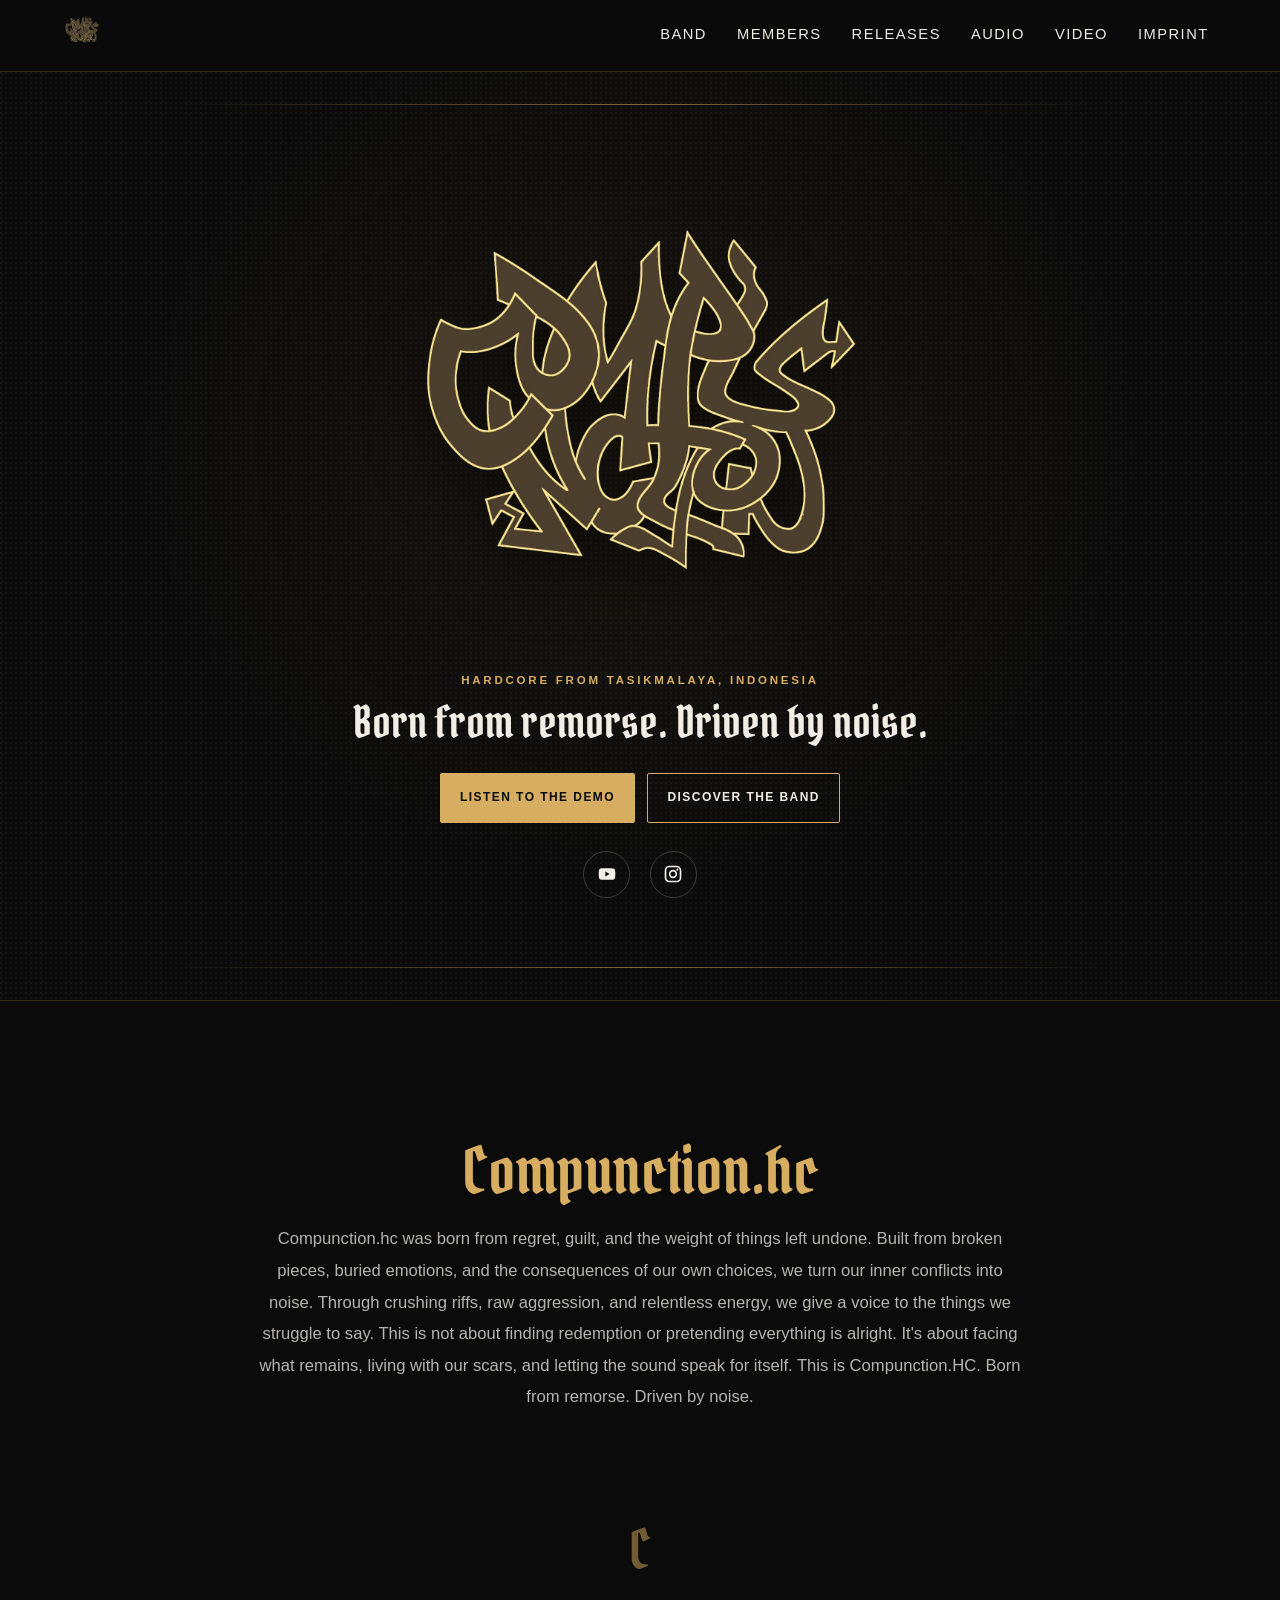
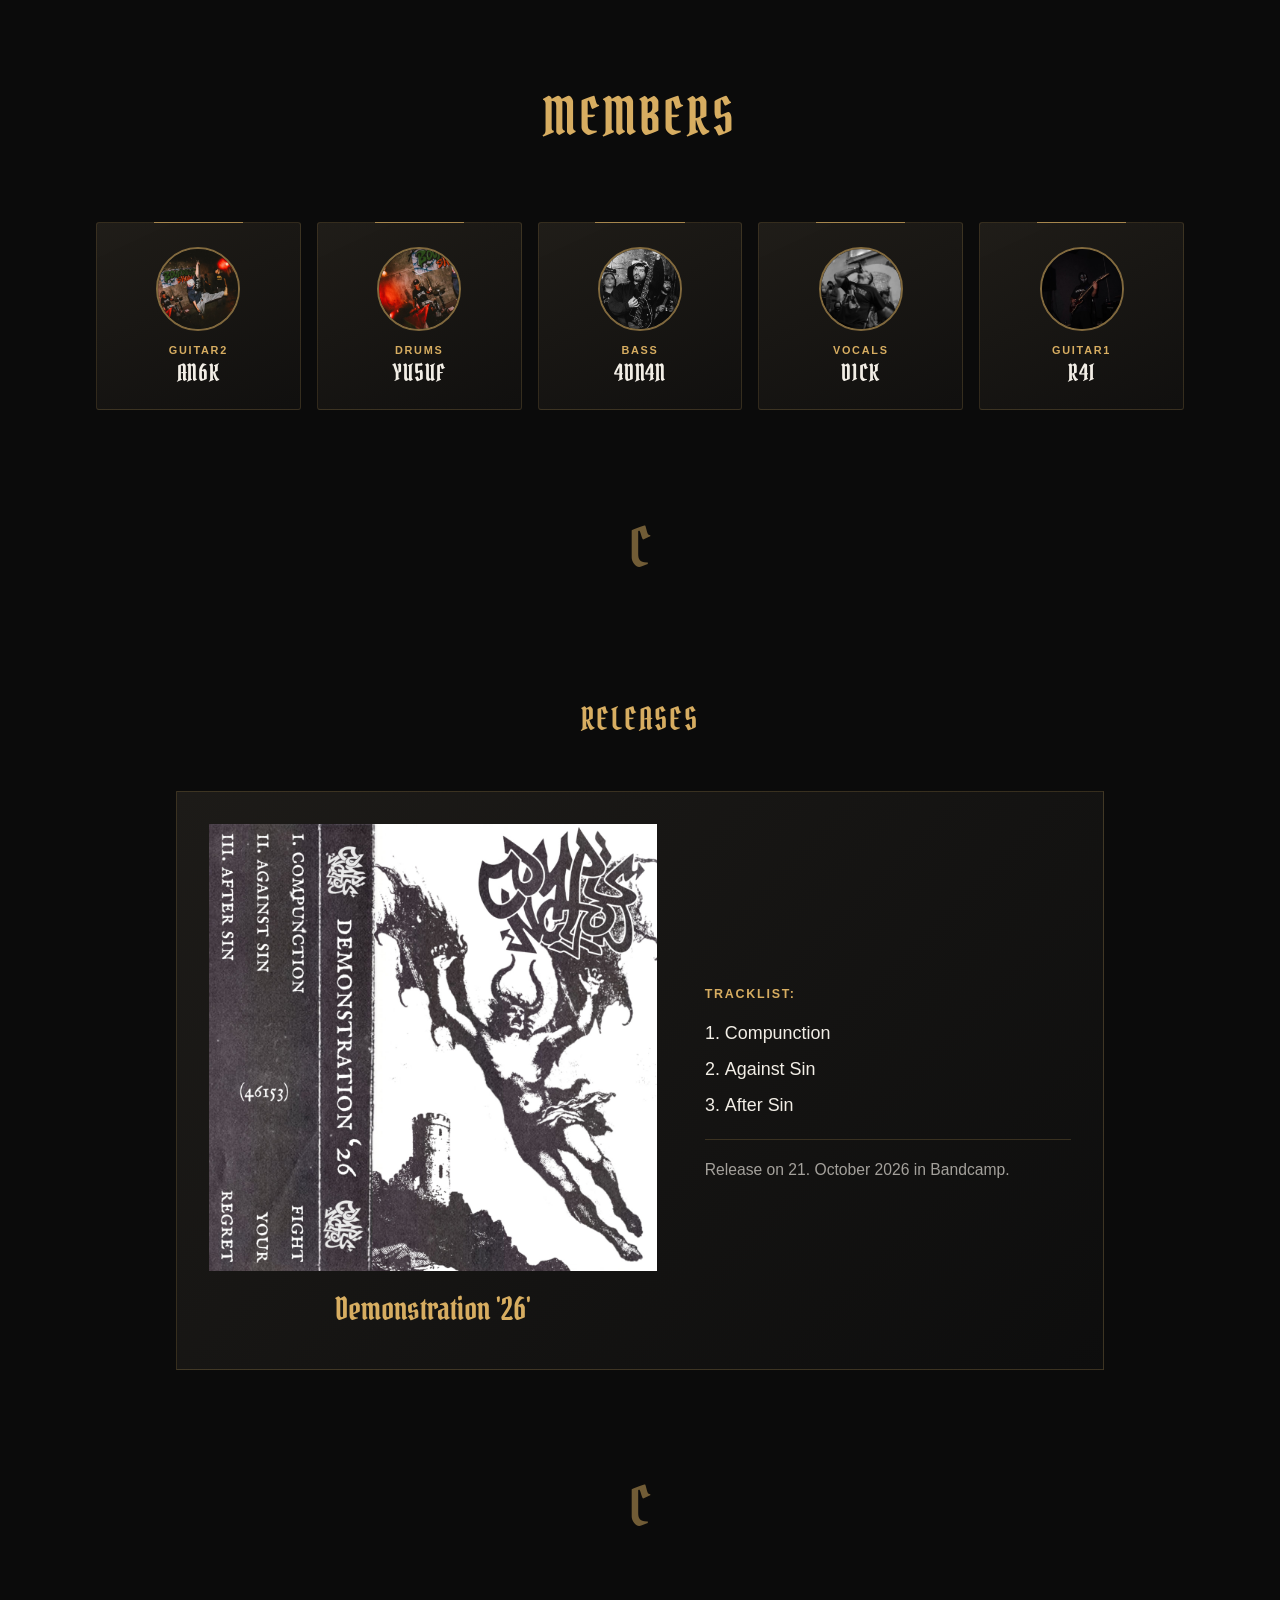
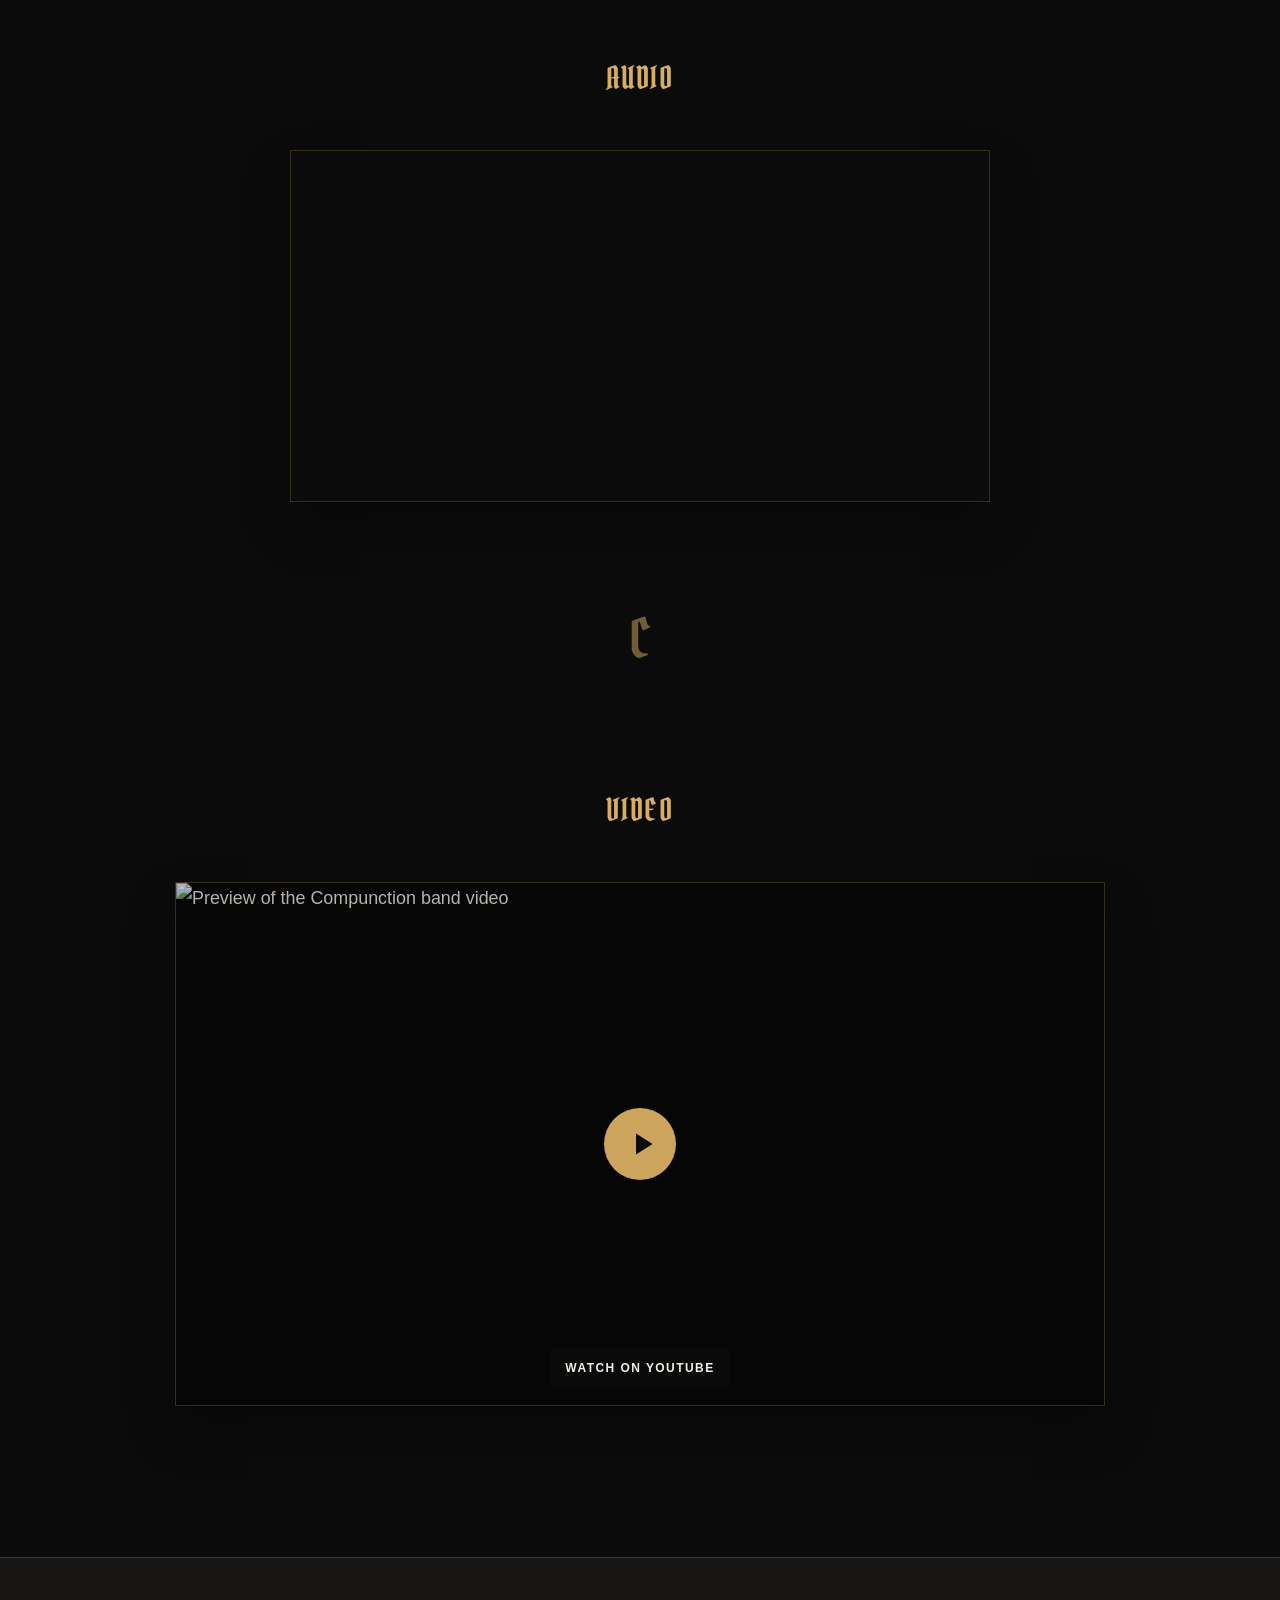
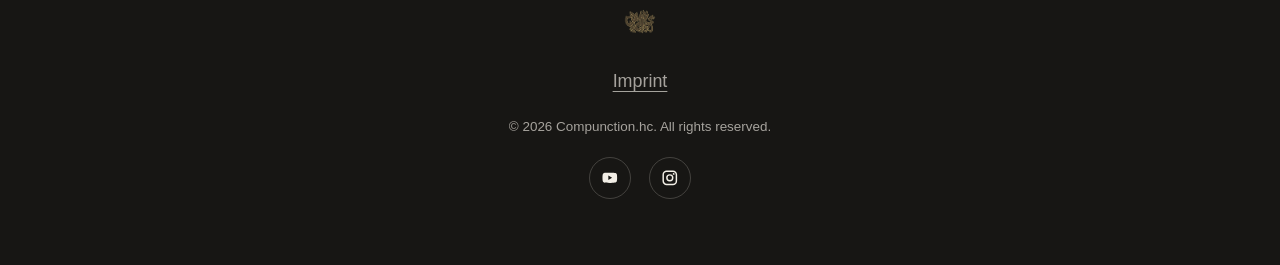
==== index.html @ 6cdb262e "PROYEK BANDKU" ====
<!DOCTYPE html>
<html lang="en">
<head>
  <meta charset="UTF-8" />
  <meta name="viewport" content="width=device-width, initial-scale=1.0" />
  <title>Compunction.hc</title>
  <link rel="stylesheet" href="css/styles.css?v=separator-gothic-c">
  <link rel="preconnect" href="https://fonts.googleapis.com">
  <link rel="preconnect" href="https://fonts.gstatic.com" crossorigin>
  <link href="https://fonts.googleapis.com/css2?family=Pirata+One&display=swap" rel="stylesheet">
  <link href="img/CompunctionLogo.png" rel="icon" type="image/png">
  <!-- CookieYes script placeholder (replace with your real code) -->
  <!-- <script id="cookieyes" type="text/javascript" src="https://cdn-cookieyes.com/client_data/your_code_here/script.js"></script> -->
</head>
<body>
  <svg style="display: none">
    <defs>
      <symbol id="youtube" viewBox="0 0 24 24">
        <path d="M10,15L15.19,12L10,9V15M21.56,7.17C21.69,7.64 21.78,8.27 21.84,9.07C21.91,9.87 21.94,10.56 21.94,11.16L22,12C22,14.19 21.84,15.8 21.56,16.83C21.31,17.73 20.73,18.31 19.83,18.56C19.36,18.69 18.5,18.78 17.18,18.84C15.88,18.91 14.69,18.94 13.59,18.94L12,19C7.81,19 5.2,18.84 4.17,18.56C3.27,18.31 2.69,17.73 2.44,16.83C2.31,16.36 2.22,15.73 2.16,14.93C2.09,14.13 2.06,13.44 2.06,12.84L2,12C2,9.81 2.16,8.2 2.44,7.17C2.69,6.27 3.27,5.69 4.17,5.44C4.64,5.31 5.5,5.22 6.82,5.16C8.12,5.09 9.31,5.06 10.41,5.06L12,5C16.19,5 18.8,5.16 19.83,5.44C20.73,5.69 21.31,6.27 21.56,7.17Z"/>
      </symbol>
      <symbol id="instagram" viewBox="0 0 24 24">
        <path d="M7.8,2H16.2C19.4,2 22,4.6 22,7.8V16.2A5.8,5.8 0 0,1 16.2,22H7.8C4.6,22 2,19.4 2,16.2V7.8A5.8,5.8 0 0,1 7.8,2M7.6,4A3.6,3.6 0 0,0 4,7.6V16.4C4,18.39 5.61,20 7.6,20H16.4A3.6,3.6 0 0,0 20,16.4V7.6C20,5.61 18.39,4 16.4,4H7.6M17.25,5.5A1.25,1.25 0 0,1 18.5,6.75A1.25,1.25 0 0,1 17.25,8A1.25,1.25 0 0,1 16,6.75A1.25,1.25 0 0,1 17.25,5.5M12,7A5,5 0 0,1 17,12A5,5 0 0,1 12,17A5,5 0 0,1 7,12A5,5 0 0,1 12,7M12,9A3,3 0 0,0 9,12A3,3 0 0,0 12,15A3,3 0 0,0 15,12A3,3 0 0,0 12,9Z"/>
      </symbol>
    </defs>
  </svg>
  <header class="header">
    <a href="index.html">
      <img src="img/CompunctionLogo.png" alt="Compunction HC" class="logo" />
    </a>
    <div class="wrapper-nav-main">
      <button class="button-nav-main" aria-label="Toggle Menu">
        <svg class="icon-svg icon-menu" viewBox="0 0 24 24" height="24" width="24"><path d="M3,6H21V8H3V6M3,11H21V13H3V11M3,16H21V18H3V16Z" /></svg>
        <svg class="icon-svg icon-close" viewBox="0 0 24 24" height="24" width="24"><path d="M19,6.41L17.59,5L12,10.59L6.41,5L5,6.41L10.59,12L5,17.59L6.41,19L12,13.41L17.59,19L19,17.59L13.41,12L19,6.41Z" /></svg>
      </button>
      <nav class="nav-main">
        <a href="#band">Band</a>
        <a href="#members">Members</a>
        <a href="#releases">Releases</a>
        <a href="#audio">Audio</a>
        <a href="#video">Video</a>
        <a href="imprint.html">Imprint</a>
      </nav>
    </div>
  </header>

  <main class="main">
    <section class="hero">
      <div class="wrapper-logo">
        <img src="img/CompunctionLogo.png" alt="Compunction HC" class="logo has-animation-fade-out" />
      </div>
      <div class="hero-copy">
        <p class="hero-kicker">Hardcore from Tasikmalaya, Indonesia</p>
        <p class="hero-tagline">Born from remorse. Driven by noise.</p>
        <div class="hero-actions">
          <a class="button button-primary" href="#audio">Listen to the demo</a>
          <a class="button button-quiet" href="#band">Discover the band</a>
        </div>
      </div>
      <nav class="nav-social">
        <a href="https://www.youtube.com/channel/UC36LmowWNu614FMbFf5CUbQ" aria-label="YouTube" target="_blank" rel="noopener noreferrer">
          <svg height="24" width="24">
            <use href="#youtube" />
          </svg>
        </a>
        <a href="#" aria-label="Instagram">
          <svg height="24" width="24">
            <use href="#instagram" />
          </svg>
        </a>
      </nav>
    </section>

    <section class="section is-centered">
      <div class="box-anchor" id="band"></div>
      <h1 class="headline-primary">Compunction.hc</h1>
      <p>
        Compunction.hc was born from regret, guilt, and the weight of things left undone.
Built from broken pieces, buried emotions, and the consequences of our own choices, we turn our inner conflicts into noise. Through crushing riffs, raw aggression, and relentless energy, we give a voice to the things we struggle to say.
This is not about finding redemption or pretending everything is alright. It's about facing what remains, living with our scars, and letting the sound speak for itself.  
This is Compunction.HC. Born from remorse. Driven by noise.
      </p>
    </section>

    <div class="separator">
      <span class="separator-mark" aria-hidden="true">C</span>
    </div>

    <section class="section has-animation-fade-in members-section">
      <div class="box-anchor" id="members"></div>
      <h2 class="headline-secondary members-heading">Members</h2>
      <div class="container-members">
        <div class="member-list">
          <figure class="member">
            <button class="member-photo-button" type="button" aria-label="View photo of AN6K">
              <img src="img/AN6K.jpeg" alt="" width="32" height="32" />
            </button>
            <figcaption>
              <span class="member-role">Guitar2</span>
              <span class="member-name">AN6K</span>
            </figcaption>
          </figure>

          <figure class="member">
            <button class="member-photo-button" type="button" aria-label="View photo of YU5UF">
              <img src="img/YU5UF.png" alt="" width="32" height="32" />
            </button>
            <figcaption>
              <span class="member-role">Drums</span>
              <span class="member-name">YU5UF</span>
            </figcaption>
          </figure>

          <figure class="member">
            <button class="member-photo-button" type="button" aria-label="View photo of 4DN4N">
              <img src="img/ADN4N.png" alt="" width="32" height="32" />
            </button>
            <figcaption>
              <span class="member-role">Bass</span>
              <span class="member-name">4DN4N</span>
            </figcaption>
          </figure>

          <figure class="member">
            <button class="member-photo-button" type="button" aria-label="View photo of D1CK">
              <img src="img/D1CK.jpg" alt="" width="32" height="32" />
            </button>
            <figcaption>
              <span class="member-role">Vocals</span>
              <span class="member-name">D1CK</span>
            </figcaption>
          </figure>

          <figure class="member">
            <button class="member-photo-button" type="button" aria-label="View photo of R4I">
              <img src="img/R4I.jpeg" alt="" width="32" height="32" />
            </button>
            <figcaption>
              <span class="member-role">Guitar1</span>
              <span class="member-name">R4I</span>
            </figcaption>
          </figure>
        </div>
      </div>
    </section>

    <dialog class="member-photo-dialog" aria-label="Member photo">
      <button class="member-photo-close" type="button" aria-label="Close photo">&times;</button>
      <img class="member-photo-full" src="" alt="" />
      <p class="member-photo-caption"></p>
    </dialog>

    <div class="separator">
      <span class="separator-mark" aria-hidden="true">C</span>
    </div>

    <section class="section has-animation-fade-in">
      <div class="box-anchor" id="releases"></div>
      <h2 class="headline-secondary">Releases</h2>
      <div class="container-releases">
        <div class="box-release">
          <figure>
            <img src="img/Coverdemo.jpg" alt="Cover for Demonstration '26'" />
            <figcaption>Demonstration '26'
            </figcaption>
          </figure>
          <div class="box-release-info">
            <strong>Tracklist:</strong>
            <ol>
              <li> Compunction</li>
              <li> Against Sin</li>
              <li> After Sin</li>
            </ol>
            <p>Release on 21. October 2026 in Bandcamp.</p>
          </div>
        </div>
      </div>
    </section>

    <div class="separator">
      <span class="separator-mark" aria-hidden="true">C</span>
    </div>

    <section class="section has-animation-fade-in">
      <div class="box-anchor" id="audio"></div>
      <h2 class="headline-secondary">Audio</h2>
      <div class="container-audio">
        <iframe class="iframe-bandcamp" title="Compunction - Demonstration '26 on Bandcamp" width="100%" height="100%" src="https://bandcamp.com/EmbeddedPlayer/album=789653210/size=large/bgcol=000000/linkcol=e63946/artwork=small/transparent=true/" loading="lazy"></iframe>
      </div>
    </section>

    <div class="separator">
      <span class="separator-mark" aria-hidden="true">C</span>
    </div>

    <section class="section has-animation-fade-in">
      <div class="box-anchor" id="video"></div>
      <h2 class="headline-secondary">Video</h2>
      <div class="container-video">
        <a class="video-link" href="https://www.youtube.com/watch?v=P6z4gqLBSQY" target="_blank" rel="noopener noreferrer" aria-label="Watch Compunction band video on YouTube">
          <img src="https://i.ytimg.com/vi/P6z4gqLBSQY/maxresdefault.jpg" alt="Preview of the Compunction band video" loading="lazy" />
          <span class="video-play" aria-hidden="true">
            <svg viewBox="0 0 24 24"><path d="M8 5v14l11-7z" /></svg>
          </span>
          <span class="video-link-label">Watch on YouTube</span>
        </a>
      </div>
    </section>
  </main>

  <footer class="footer">
    <img src="img/CompunctionLogo.png" alt="Compunction HC" class="logo" />
    <nav class="nav-footer">
      <a href="imprint.html">Imprint</a>
    </nav>
    <div class="footer-meta">
      <p>© <span id="current-year">2026</span> Compunction.hc. All rights reserved.</p>
    </div>
    <div class="nav-footer-social">
      <a href="https://www.youtube.com/channel/UC36LmowWNu614FMbFf5CUbQ" aria-label="YouTube" target="_blank" rel="noopener noreferrer">
        <svg height="24" width="24">
          <use href="#youtube" />
        </svg>
      </a>
      <a href="#" aria-label="Instagram">
        <svg height="24" width="24">
          <use href="#instagram" />
        </svg>
      </a>
    </div>
  </footer>

  <a href="#" class="link-to-top" aria-label="Back to Top">
    <svg class="icon-svg" viewBox="0 0 24 24" height="24" width="24"><path d="M7,15L12,10L17,15H7Z" /></svg>
  </a>

  <script src="js/scripts.js?v=member-photo-viewer-1"></script>
</body>
</html>
---- css/styles.css ----
/*** Variables ***/

:root {
    --spacing: 0.5em;
    --color-accent: #d7ad61;
    --color-bg: #0b0b0b;
    --transition-duration: 0.2s;
    --color-fg: #f2eee6;

    --color-grey: #171614;
    --color-grey-alpha-80: rgb(from var(--color-grey) r g b / 0.8);
    --font-heading: 'Pirata One';
    --font-body: 'Arial', sans-serif;
    --nav-main-height: calc(var(--nav-main-item-height) + calc(var(--spacing)*4));
    --nav-main-item-height: 2em;
    --nav-main-width: 70vw;
}

/*** Reset/Normalize ***/

blockquote,
body,
dd,
dl,
h1,
h2,
h3,
h4,
h5,
h6,
fieldset,
figure,
ol,
p,
pre,
ul
{
    margin: 0;
}

button,
dialog,
fieldset,
input,
legend,
ol,
ul
{
    padding: 0;
}

ol,
ul
{
    list-style: none;
}

table
{
    border-collapse: collapse;
}

a
{
    color: inherit;
}

a,
abbr
{
    text-decoration: none;
}

button,
dialog,
input
{
    background: none;
}

input:-webkit-autofill
{
    transition: background;
    transition-delay: 3600000s;
}

button
{
    cursor: pointer;
}

button,
input,
select,
textarea
{
    box-sizing: border-box;
    font: inherit;
}

button,
dialog,
iframe,
input,
img,
fieldset,
progress,
select,
textarea
{
    border: none;
}

button::-moz-focus-inner,
input[type="button"]::-moz-focus-inner,
input[type="color"]::-moz-focus-inner,
input[type="reset"]::-moz-focus-inner,
input[type="submit"]::-moz-focus-inner
{
    border: none;
}

input[type="search"],
input[type="search"]::-webkit-search-cancel-button,
input[type="search"]::-webkit-search-decoration
{
    -webkit-appearance: none;
}

[contenteditable]:focus,
a:focus,
button:focus,
input:focus,
select:focus,
textarea:focus
{
    outline: none;
}

input::placeholder,
textarea::placeholder
{
    color: inherit;
}

input:invalid,
select:invalid,
textarea:invalid
{
    box-shadow: none;
}

button[disabled],
input[disabled]
{
    pointer-events: none;
}

audio,
img,
video
{
    max-width: 100%;
}

/*** Animations ***/

@keyframes fade-in {
    to {
        opacity: 1;
        transform: translateY(0);
    }
}

@keyframes fade-out {
    to {
        opacity: 0;
        transform: translateY(-20vh);
    }
}

@media (prefers-reduced-motion: no-preference) {
    .has-animation-fade-in {
        animation-fill-mode: forwards;
        animation-name: fade-in;
        animation-range-start: entry;
        animation-range-end: cover 50%;
        animation-timeline: view();
        opacity: 0;
        transform: translateY(-20vh);
    }

    .has-animation-fade-out {
        animation-fill-mode: forwards;
        animation-name: fade-out;
        animation-range-start: exit -20vh;
        animation-range-end: cover 100%;
        animation-timeline: view();
        opacity: 1;
        transform: translateY(0);
    }
}

/*** Globals ***/

html {
    @media ( prefers-reduced-motion: no-preference ) {
        scroll-behavior: smooth;
    }
}

body {
    background: var(--color-bg);
    color: var(--color-fg);
    font-family: var(--font-body);
    font-size: clamp(1rem, 0.96rem + 0.2vw, 1.125rem);
    line-height: 1.75;
}

a {
    text-decoration: underline;
    text-underline-offset: 0.25em;
    transition: color var(--transition-duration);

    &:hover {
        color: var(--color-accent);
    }
}

.icon-svg {
    fill: currentColor;
    height: 2em;
    transition: color var(--transition-duration);
    width: 2em;
}

.link-to-top {
    align-items: center;
    background: var(--color-accent);
    border-radius: 50%;
    bottom: 1em;
    color: var(--color-bg);
    display: flex;
    justify-content: center;
    opacity: 0;
    padding: 0.25em;
    position: fixed;
    right: 1em;
    text-decoration: none;
    transform: translateY(100%);
    transition: opacity var(--transition-duration), transform var(--transition-duration);
    visibility: hidden;
    z-index: 999;

    &.is-active {
        opacity: 1;
        transform: translateY(0);
        visibility: visible;
    }

    &:hover .icon-svg {
        color: rgb(from var(--color-bg) r g b / 50%);
    }

    & svg {
        transform: translateY(-0.1em);
    }
}

.separator {
    display: flex;
    justify-content: center;
    margin-block: 3em 2em;

    & .separator-mark {
        color: var(--color-accent);
        font-family: var(--font-heading), serif;
        font-size: 3em;
        line-height: 1;
        opacity: 0.5;
    }
}

.box-anchor {
    transform: translateY(-5em);
}


/*** Layout ***/

.header {
    align-items: center;
    backdrop-filter: blur(0.25em);
    background: rgb(from var(--color-grey) r g b / 70%);
    box-sizing: border-box;
    display: flex;
    gap: 1em;
    justify-content: space-between;
    min-height: var(--nav-main-height);
    overflow-x: clip;
    padding: var(--spacing) 2em;
    position: sticky;
    top: 0;
    width: 100%;
    z-index: 1;

    & .logo {
        flex-shrink: 0;
        height: 2em;
        max-width: none;
        transition: transform var(--transition-duration);
        width: 2em;

        &:hover {
            transform: translateY(-0.125em);
        }
    }
}

.footer {
    background: var(--color-grey);
    margin-top: 5em;
    padding: 2em 1em;
    text-align: center;

    & .logo {
        height: 1.5em;
        width: 1.5em;
    }
}

.footer-meta {
    font-size: 0.75em;
}

.section {
    margin: 0 auto;
    max-width: 60em;
    padding: 2em 1em;

    &.is-centered {
        text-align: center;
    }

    &.has-text-blocks {
        ul,
        ol {
            margin-left: 1.25em;
        }

        ul {
            list-style: disc;
        }

        ol {
            list-style: decimal;
        }
    }
}

/* Margins */

.section p + p,
.section p + h3 {
    margin-top: 1em;
}

/*** Elements ***/

/* Title */

.headline-primary,
.headline-secondary {
    font-family: var(--font-heading), serif;
    font-size: 1em;
    font-weight: 400;
    line-height: 1.125;
    margin-block: 0.5em;
    text-align: center;
}

.headline-primary {
    font-size: 2.5em;
}

.headline-secondary {
    font-size: 1.75em;
}

.headline-tertiary {
    font-size: 1.25em;
}

/* Header */

/* Navigations */

.wrapper-nav-main {
    align-items: center;
    display: flex;
}

.nav-main {
    display: flex;
    gap: var(--spacing);

    & a {
        align-items: center;
        color: var(--color-fg);
        display: flex;
        gap: 0.25em;
        padding: var(--spacing);
        text-decoration: none;
        transition: var(--transition-duration);

        &:hover {
            color: var(--color-accent);
        }
    }
}

.button-nav-main {
    display: none;
}

.nav-social {
    display: flex;
    gap: var(--spacing);
    justify-content: center;
    margin-top: var(--spacing);
}

.nav-footer,
.nav-footer-social {
    display: flex;
    gap: 1em;
    justify-content: center;
    margin-block: 1em;
}

.nav-footer-social svg {
    fill: currentColor;
}

/* Hero */

.hero {
    align-items: center;
    display: flex;
    flex-direction: column;
    justify-content: center;
    min-height: 40vh;
    padding-block: 2em;
    text-align: center;

    & .nav-social {
        background: rgb(from var(--color-bg) r g b / 80%);
        border-radius: 2em;
        display: flex;
        gap: 1em;
        margin-top: 1em;
        padding: 1em;

        & svg {
            display: block;
            fill: currentColor;
            height: 2em;
            width: 2em;
        }
    }

    & .icon-svg {
        display: block;
    }

    & .wrapper-logo {
        width: min(70vw, 20em);
    }

    & .logo {
        display: block;
        height: auto;
        max-width: 100%;
        width: 100%;
    }

}

/* Members */

.members-section {
    max-width: 95em;
    padding-top: 4em;
}

.members-heading {
    font-size: clamp(3rem, 4vw, 5rem);
    letter-spacing: 0.04em;
    margin: 0 0 2.5em;
    text-transform: uppercase;
}

.container-members {
    display: block;
}

.member-list {
    display: grid;
    grid-template-columns: repeat(5, minmax(0, 1fr));
    gap: 0.75em;
    align-items: start;
    max-width: 58em;
    margin: 0 auto;
}

.member {
    background: linear-gradient(145deg, rgb(34 34 34 / 0.85), rgb(18 18 18 / 0.95));
    border: 1px solid rgb(238 238 238 / 0.1);
    border-radius: 0.6em;
    margin: 0;
    padding: 0.75em 0.5em;
    position: relative;
    text-align: center;
    transition: border-color var(--transition-duration), transform var(--transition-duration), box-shadow var(--transition-duration);
}

.member::before {
    background: var(--color-accent);
    content: "";
    height: 2px;
    left: 20%;
    opacity: 0.7;
    position: absolute;
    right: 20%;
    top: -1px;
}

.member:hover {
    border-color: rgb(from var(--color-accent) r g b / 0.55);
    box-shadow: 0 0.6em 1.5em rgb(0 0 0 / 0.28);
    transform: translateY(-0.25em);
}

.members-section .member-list .member img {
    border: 2px solid rgb(238 238 238 / 0.12);
    border-radius: 50%;
    display: block;
    flex: 0 0 32px;
    height: 32px !important;
    margin: 0 auto 0.5em;
    max-height: 32px !important;
    max-width: 32px !important;
    object-fit: cover;
    width: 32px !important;
}

.member figcaption {
    align-items: center;
    display: flex;
    flex-direction: column;
    gap: 0.15em;
}

.member-role,
.member-name {
    font-family: var(--font-heading), Georgia, serif;
    line-height: 1.1;
    text-transform: uppercase;
}

.member-role {
    color: rgb(from var(--color-fg) r g b / 0.8);
    font-size: clamp(0.9rem, 1.1vw, 1.1rem);
    letter-spacing: 0.08em;
}

.member-name {
    font-size: clamp(1.25rem, 1.6vw, 1.65rem);
    letter-spacing: 0.04em;
}

/* Releases */

.container-releases {
    display: grid;
    gap: 3em;
    max-width: 40em;
    margin-inline: auto;
}

.box-release {
    display: grid;
    gap: 1em 2em;
    grid-template-areas: 'figure info';

    & figcaption {
        font-size: 1.5em;
        text-align: center;
    }

    & strong {
        margin-bottom: 0.5em;
    }

    & ol {
        list-style: decimal;
        margin-left: 1.125em;
    }

    & p {
        font-size: 0.875em;
        margin-top: 1em;
    }
}

/* Media */

.container-audio {
    aspect-ratio: 5/2;
    display: flex;
    justify-content: center;
    margin-inline: auto;
    max-width: 700px;
}

.container-video {
    aspect-ratio: 16/9;
    display: grid;
    gap: var(--spacing);
    grid-template-columns: repeat(auto-fit, minmax(12em, 1fr));
}

/*** Media queries ***/

@media (max-width: 40em) {
    .container-audio {
        aspect-ratio: 1/1;
        min-height: 0;
    }

    .members-section {
        padding-top: 2em;
    }

    .members-heading {
        margin-bottom: 1.5em;
    }

    .member-list {
        grid-template-columns: repeat(2, minmax(0, 1fr));
        gap: 0.75em;
    }

    .member {
        padding: 1em 0.5em;
    }

    .members-section .member-list .member img {
        flex-basis: 28px;
        height: 28px !important;
        max-height: 28px !important;
        max-width: 28px !important;
        width: 28px !important;
    }
}

@media (max-width: 64em) {
    .header {
        padding-right: 1em;
    }

    .nav-main {
        align-items: flex-end;
        background: var(--color-grey);
        box-sizing: border-box;
        flex-direction: column;
        font-size: 1.25em;
        font-weight: 600;
        height: 100vh;
        justify-content: flex-start;
        min-width: var(--nav-main-width);
        padding: 4em 2em 2em;
        position: fixed;
        right: 0;
        top: 0;
        transform: translateX(100%);
        transition: var(--transition-duration);

        & a {
            text-align: right;
            width: 100%;
        }
    }

    .wrapper-nav-main.is-active {
        & .nav-main {
            box-shadow: calc(-1*var(--nav-main-width)) 0 0 var(--color-grey-alpha-80);
            transform: translateX(0);
        }

        & .icon-close {
            display: block;
        }

        & .icon-menu {
            display: none;
        }
    }

    .button-nav-main {
        background: none;
        border: none;
        color: var(--color-fg);
        display: flex;
        padding: var(--spacing);
        z-index: 10;

        &:hover .icon-svg {
            color: var(--color-accent);
        }

        & .icon-close {
            display: none;
        }
    }
}

@media (min-width: 64em) {
    .hero {
        min-height: calc(100vh - var(--nav-main-height) - 10em);
    }

    .container-releases {
        grid-template-columns: 1fr 1fr;
    }
}

/* Compunction visual identity */

:focus-visible {
    outline: 2px solid var(--color-accent);
    outline-offset: 4px;
}

.header {
    border-bottom: 1px solid rgb(215 173 97 / 0.18);
    background: rgb(11 11 11 / 88%);
    padding-inline: clamp(1rem, 5vw, 4rem);
}

.nav-main {
    gap: clamp(0.35rem, 1.2vw, 1.25rem);
}

.nav-main a {
    font-family: var(--font-body);
    font-size: 0.82em;
    letter-spacing: 0.1em;
    text-transform: uppercase;
}

.hero {
    isolation: isolate;
    overflow: hidden;
    position: relative;
    min-height: min(78vh, 52rem);
    padding: clamp(3rem, 8vw, 7rem) 1.5rem;
    background:
        radial-gradient(ellipse at 50% 40%, rgb(91 66 35 / 0.2), transparent 55%),
        radial-gradient(circle at 1px 1px, rgb(255 255 255 / 0.035) 1px, transparent 0);
    background-size: auto, 5px 5px;
    border-bottom: 1px solid rgb(215 173 97 / 0.2);
}

.hero::before,
.hero::after {
    content: "";
    height: 1px;
    left: 50%;
    position: absolute;
    transform: translateX(-50%);
    width: min(75vw, 58rem);
    background: linear-gradient(90deg, transparent, rgb(215 173 97 / 0.55), transparent);
}

.hero::before {
    top: 2rem;
}

.hero::after {
    bottom: 2rem;
}

.hero .wrapper-logo {
    width: min(72vw, 29rem);
    filter: drop-shadow(0 1.5rem 2rem rgb(0 0 0 / 0.45));
}

.hero-copy {
    margin-top: clamp(1.25rem, 3vw, 2rem);
}

.hero-kicker {
    color: var(--color-accent);
    font-family: var(--font-body);
    font-size: 0.72rem;
    font-weight: 700;
    letter-spacing: 0.24em;
    text-transform: uppercase;
}

.hero-tagline {
    margin-top: 0.35rem;
    font-family: var(--font-heading), Georgia, serif;
    font-size: clamp(1.6rem, 4vw, 2.75rem);
    line-height: 1.2;
}

.hero-actions {
    display: flex;
    flex-wrap: wrap;
    gap: 0.75rem;
    justify-content: center;
    margin-top: 1.5rem;
}

.button {
    border: 1px solid var(--color-accent);
    border-radius: 2px;
    font-family: var(--font-body);
    font-size: 0.75rem;
    font-weight: 700;
    letter-spacing: 0.12em;
    padding: 0.85rem 1.2rem;
    text-decoration: none;
    text-transform: uppercase;
    transition: background var(--transition-duration), color var(--transition-duration), transform var(--transition-duration);
}

.button:hover {
    transform: translateY(-2px);
}

.button-primary {
    background: var(--color-accent);
    color: var(--color-bg);
}

.button-primary:hover {
    background: var(--color-fg);
    border-color: var(--color-fg);
    color: var(--color-bg);
}

.button-quiet {
    color: var(--color-fg);
}

.button-quiet:hover {
    background: rgb(215 173 97 / 0.12);
    color: var(--color-accent);
}

.hero .nav-social {
    background: transparent;
    gap: 1.25rem;
    margin-top: 1.75rem;
    padding: 0;
}

.hero .nav-social a,
.nav-footer-social a {
    align-items: center;
    border: 1px solid rgb(242 238 230 / 0.2);
    border-radius: 50%;
    display: inline-flex;
    height: 2.8rem;
    justify-content: center;
    text-decoration: none;
    transition: border-color var(--transition-duration), color var(--transition-duration), transform var(--transition-duration);
    width: 2.8rem;
}

.hero .nav-social a:hover,
.nav-footer-social a:hover {
    border-color: var(--color-accent);
    color: var(--color-accent);
    transform: translateY(-2px);
}

.hero .nav-social svg {
    height: 1.25rem;
    width: 1.25rem;
}

.section {
    padding-block: clamp(3.5rem, 8vw, 6.5rem);
}

.section.is-centered {
    max-width: 58rem;
    padding-inline: clamp(1.25rem, 6vw, 4rem);
}

.section.is-centered p {
    color: rgb(242 238 230 / 0.75);
    font-size: clamp(1rem, 1.3vw, 1.125rem);
    line-height: 1.9;
    margin-inline: auto;
    max-width: 48rem;
}

.headline-primary {
    color: var(--color-accent);
    font-size: clamp(2.5rem, 6vw, 4rem);
    margin-bottom: 1rem;
}

.headline-secondary {
    color: var(--color-accent);
    letter-spacing: 0.06em;
    margin-bottom: 1.75em;
    text-transform: uppercase;
}

.separator {
    margin-block: 0.5rem;
}

.members-section {
    max-width: 78rem;
    padding-inline: clamp(1rem, 5vw, 3rem);
}

.members-heading {
    margin-bottom: 1.5em;
}

.member-list {
    gap: 1rem;
    max-width: 68rem;
}

.member {
    background: linear-gradient(155deg, rgb(34 31 26 / 0.9), rgb(17 16 15 / 0.98));
    border-color: rgb(215 173 97 / 0.16);
    border-radius: 3px;
    padding: 1.5rem 0.75rem;
}

.member-photo-button {
    background: none;
    border: 0;
    border-radius: 50%;
    cursor: zoom-in;
    display: block;
    margin: 0 auto 0.9rem;
    padding: 0;
}

.member-photo-button:focus-visible {
    outline-offset: 5px;
}

.member::before {
    height: 1px;
    left: 28%;
    right: 28%;
}

.members-section .member-list .member img {
    border-color: rgb(215 173 97 / 0.55);
    height: 5rem !important;
    max-height: 5rem !important;
    max-width: 5rem !important;
    width: 5rem !important;
    margin: 0;
}

.member-photo-dialog {
    background: #111;
    border: 1px solid rgb(215 173 97 / 0.5);
    box-shadow: 0 1.5rem 5rem rgb(0 0 0 / 0.75);
    color: var(--color-fg);
    max-height: 90vh;
    max-width: min(90vw, 46rem);
    overflow: visible;
    padding: 0.75rem;
    text-align: center;
    width: fit-content;
}

.member-photo-dialog::backdrop {
    background: rgb(0 0 0 / 0.85);
    backdrop-filter: blur(4px);
}

.member-photo-full {
    display: block;
    max-height: calc(90vh - 4.5rem);
    max-width: 100%;
    object-fit: contain;
    width: auto;
}

.member-photo-caption {
    color: var(--color-accent);
    font-family: var(--font-heading), Georgia, serif;
    font-size: 1.5rem;
    line-height: 1.25;
    padding-top: 0.5rem;
}

.member-photo-close {
    align-items: center;
    background: #111;
    border: 1px solid rgb(215 173 97 / 0.5);
    border-radius: 50%;
    color: var(--color-fg);
    cursor: pointer;
    display: flex;
    font-family: var(--font-body);
    font-size: 1.5rem;
    height: 2.5rem;
    justify-content: center;
    line-height: 1;
    padding: 0;
    position: absolute;
    right: -0.75rem;
    top: -0.75rem;
    width: 2.5rem;
}

.member-photo-close:hover {
    color: var(--color-accent);
}

.member-role {
    color: var(--color-accent);
    font-family: var(--font-body);
    font-size: 0.68rem;
    font-weight: 700;
    letter-spacing: 0.16em;
}

.member-name {
    font-size: clamp(1.2rem, 1.8vw, 1.55rem);
}

.container-releases {
    display: block;
    max-width: 58rem;
}

.box-release {
    align-items: center;
    background: linear-gradient(135deg, rgb(30 28 25 / 0.96), rgb(14 14 14 / 0.96));
    border: 1px solid rgb(215 173 97 / 0.2);
    gap: clamp(1.5rem, 4vw, 3rem);
    grid-template-areas: none;
    grid-template-columns: minmax(0, 1.1fr) minmax(15rem, 0.9fr);
    padding: clamp(1rem, 3vw, 2rem);
}

.box-release figure {
    grid-area: auto;
}

.box-release figure img {
    aspect-ratio: 1;
    display: block;
    object-fit: cover;
    width: 100%;
}

.box-release figcaption {
    color: var(--color-accent);
    font-family: var(--font-heading), Georgia, serif;
    font-size: 1.75em;
    margin-top: 0.65rem;
}

.box-release-info {
    grid-area: auto;
}

.box-release-info strong {
    color: var(--color-accent);
    font-family: var(--font-body);
    font-size: 0.78rem;
    letter-spacing: 0.14em;
    text-transform: uppercase;
}

.box-release-info ol {
    line-height: 2;
    margin-top: 0.5rem;
}

.box-release-info p {
    border-top: 1px solid rgb(215 173 97 / 0.2);
    color: rgb(242 238 230 / 0.65);
    padding-top: 1rem;
}

.container-audio,
.container-video {
    border: 1px solid rgb(215 173 97 / 0.2);
    box-shadow: 0 1.5rem 3rem rgb(0 0 0 / 0.3);
    max-width: 58rem;
    overflow: hidden;
}

.container-audio {
    box-sizing: border-box;
    max-width: 700px;
    min-height: 22rem;
    min-width: 0;
    width: 100%;
}

.container-audio .iframe-bandcamp {
    min-width: 0;
    width: 100%;
}

.container-video {
    margin-inline: auto;
}

.video-link {
    align-items: center;
    background: #080808;
    display: block;
    height: 100%;
    isolation: isolate;
    overflow: hidden;
    position: relative;
    text-decoration: none;
    width: 100%;
}

.video-link::before {
    background: rgb(0 0 0 / 0.25);
    content: "";
    inset: 0;
    position: absolute;
    transition: background var(--transition-duration);
    z-index: 1;
}

.video-link:hover::before {
    background: rgb(0 0 0 / 0.45);
}

.video-link img {
    display: block;
    height: 100%;
    object-fit: cover;
    transition: transform 0.3s ease;
    width: 100%;
}

.video-link:hover img {
    transform: scale(1.025);
}

.video-play {
    align-items: center;
    background: rgb(215 173 97 / 0.95);
    border-radius: 50%;
    color: var(--color-bg);
    display: flex;
    height: 4.5rem;
    justify-content: center;
    left: 50%;
    position: absolute;
    top: 50%;
    transform: translate(-50%, -50%);
    transition: background var(--transition-duration), scale var(--transition-duration);
    width: 4.5rem;
    z-index: 2;
}

.video-play svg {
    fill: currentColor;
    height: 2.25rem;
    margin-left: 0.2rem;
    width: 2.25rem;
}

.video-link:hover .video-play {
    background: var(--color-fg);
    scale: 1.08;
}

.video-link-label {
    background: rgb(11 11 11 / 0.85);
    bottom: 1rem;
    color: var(--color-fg);
    font-family: var(--font-body);
    font-size: 0.75rem;
    font-weight: 700;
    left: 50%;
    letter-spacing: 0.12em;
    padding: 0.65rem 0.9rem;
    position: absolute;
    text-transform: uppercase;
    transform: translateX(-50%);
    white-space: nowrap;
    z-index: 2;
}

@media (max-width: 40em) {
    .video-play {
        height: 3.5rem;
        width: 3.5rem;
    }

    .video-play svg {
        height: 1.75rem;
        width: 1.75rem;
    }
}

.footer {
    border-top: 1px solid rgb(215 173 97 / 0.22);
    margin-top: 3rem;
    padding: 3rem 1rem;
}

.footer .logo {
    height: 2rem;
    width: 2rem;
}

.nav-footer a,
.footer-meta {
    color: rgb(242 238 230 / 0.65);
    font-family: var(--font-body);
}

.nav-footer-social a {
    height: 2.5rem;
    width: 2.5rem;
}

.nav-footer-social svg {
    height: 1.1rem;
    width: 1.1rem;
}

@media (max-width: 40em) {
    .hero {
        min-height: 75vh;
        padding-inline: 1rem;
    }

    .hero-kicker {
        font-size: 0.62rem;
        letter-spacing: 0.16em;
    }

    .section.is-centered {
        padding-inline: 1.25rem;
    }

    .member-list {
        gap: 0.75rem;
    }

    .member {
        padding: 1.1rem 0.5rem;
    }

    .members-section .member-list .member img {
        height: 4rem !important;
        max-height: 4rem !important;
        max-width: 4rem !important;
        width: 4rem !important;
    }

    .member-photo-dialog {
        max-width: 88vw;
    }

    .box-release {
        gap: 1.5rem;
        grid-template-columns: 1fr;
    }

    .box-release figcaption {
        font-size: 1.5em;
    }

    .container-audio {
        min-height: 0;
    }
}
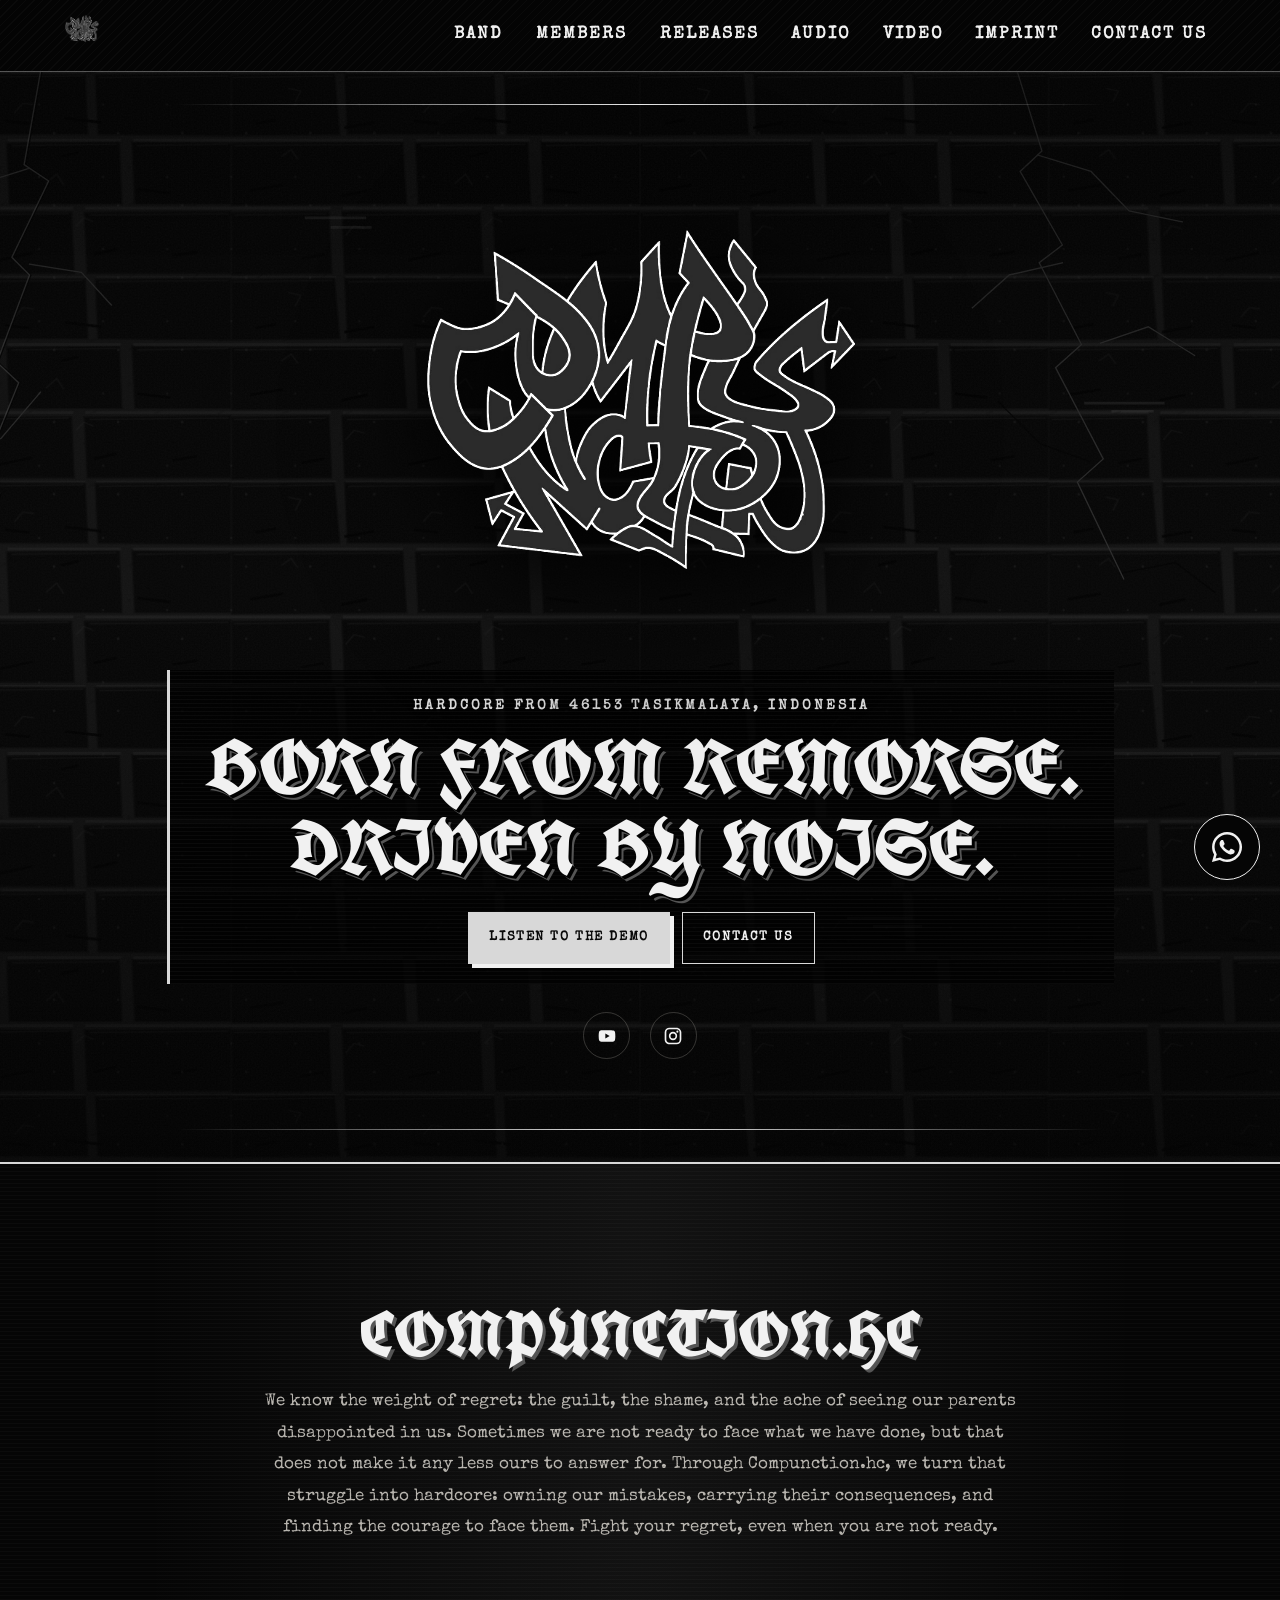
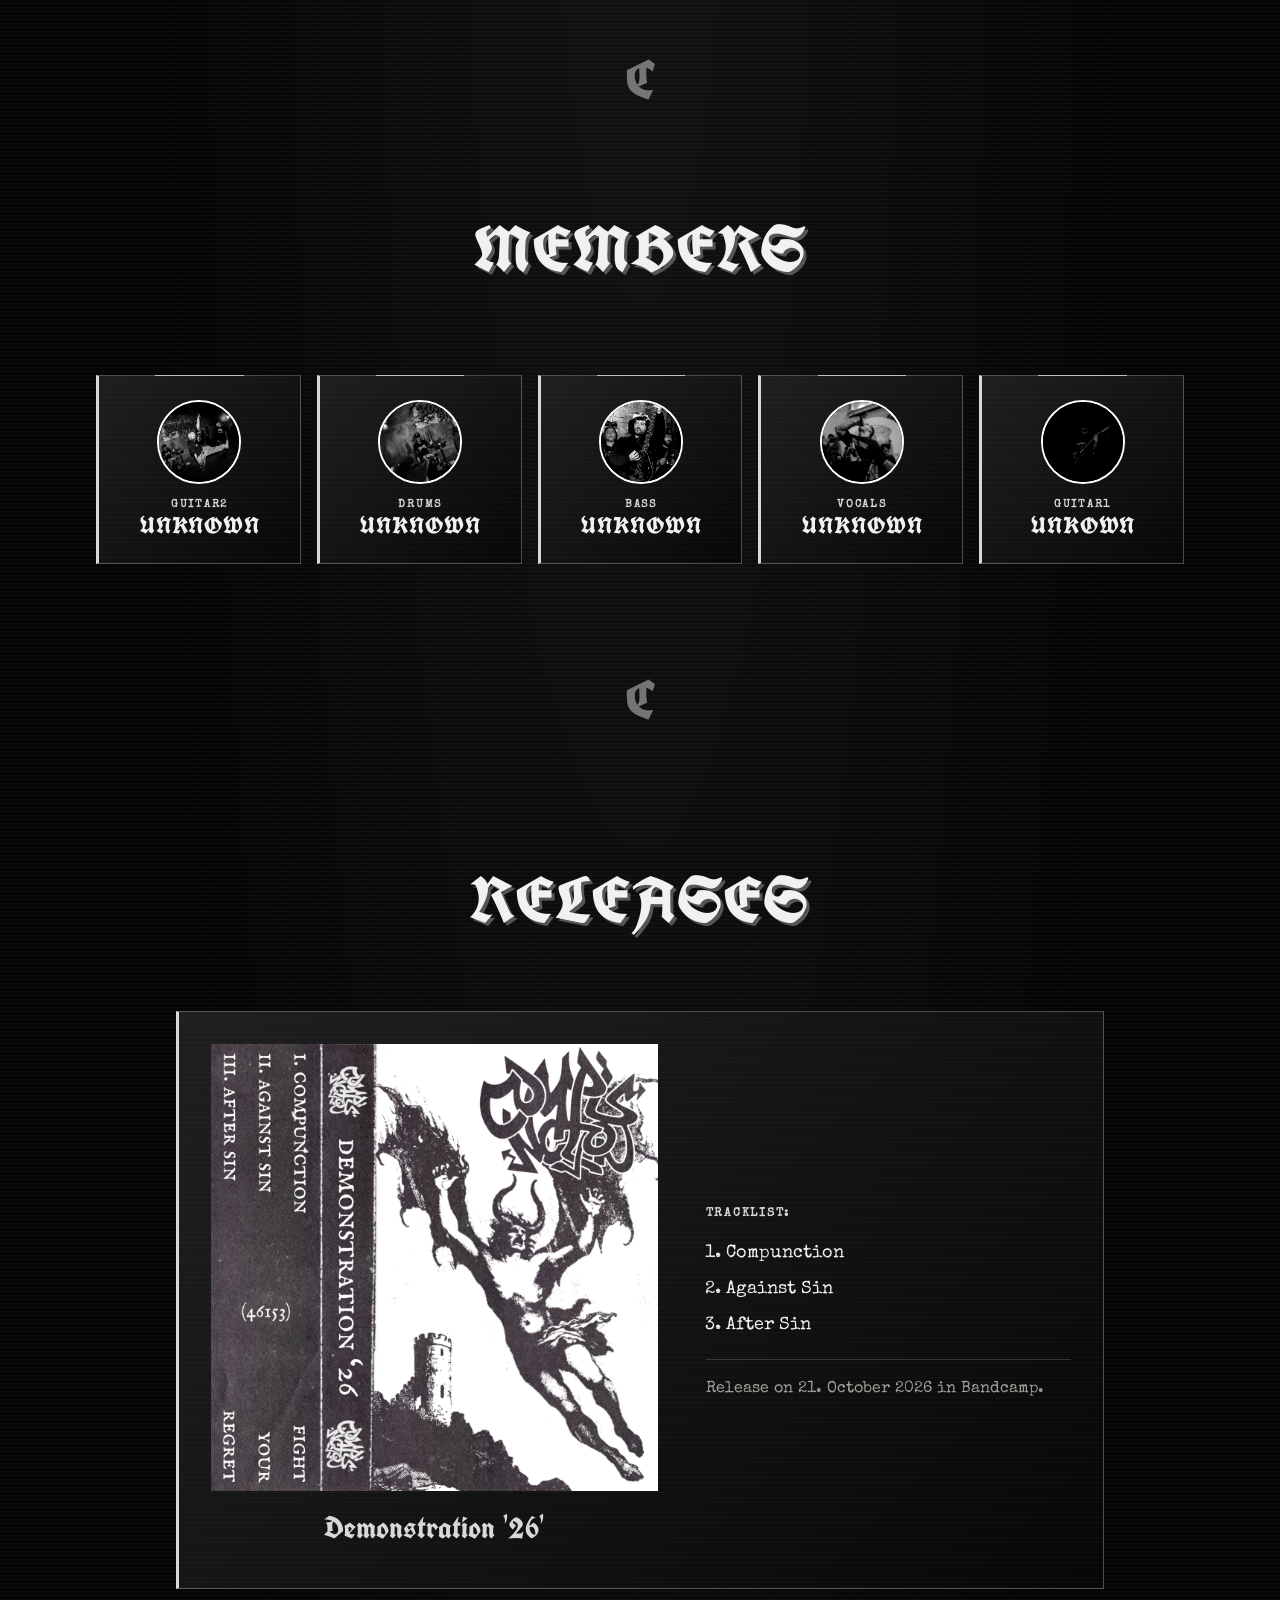
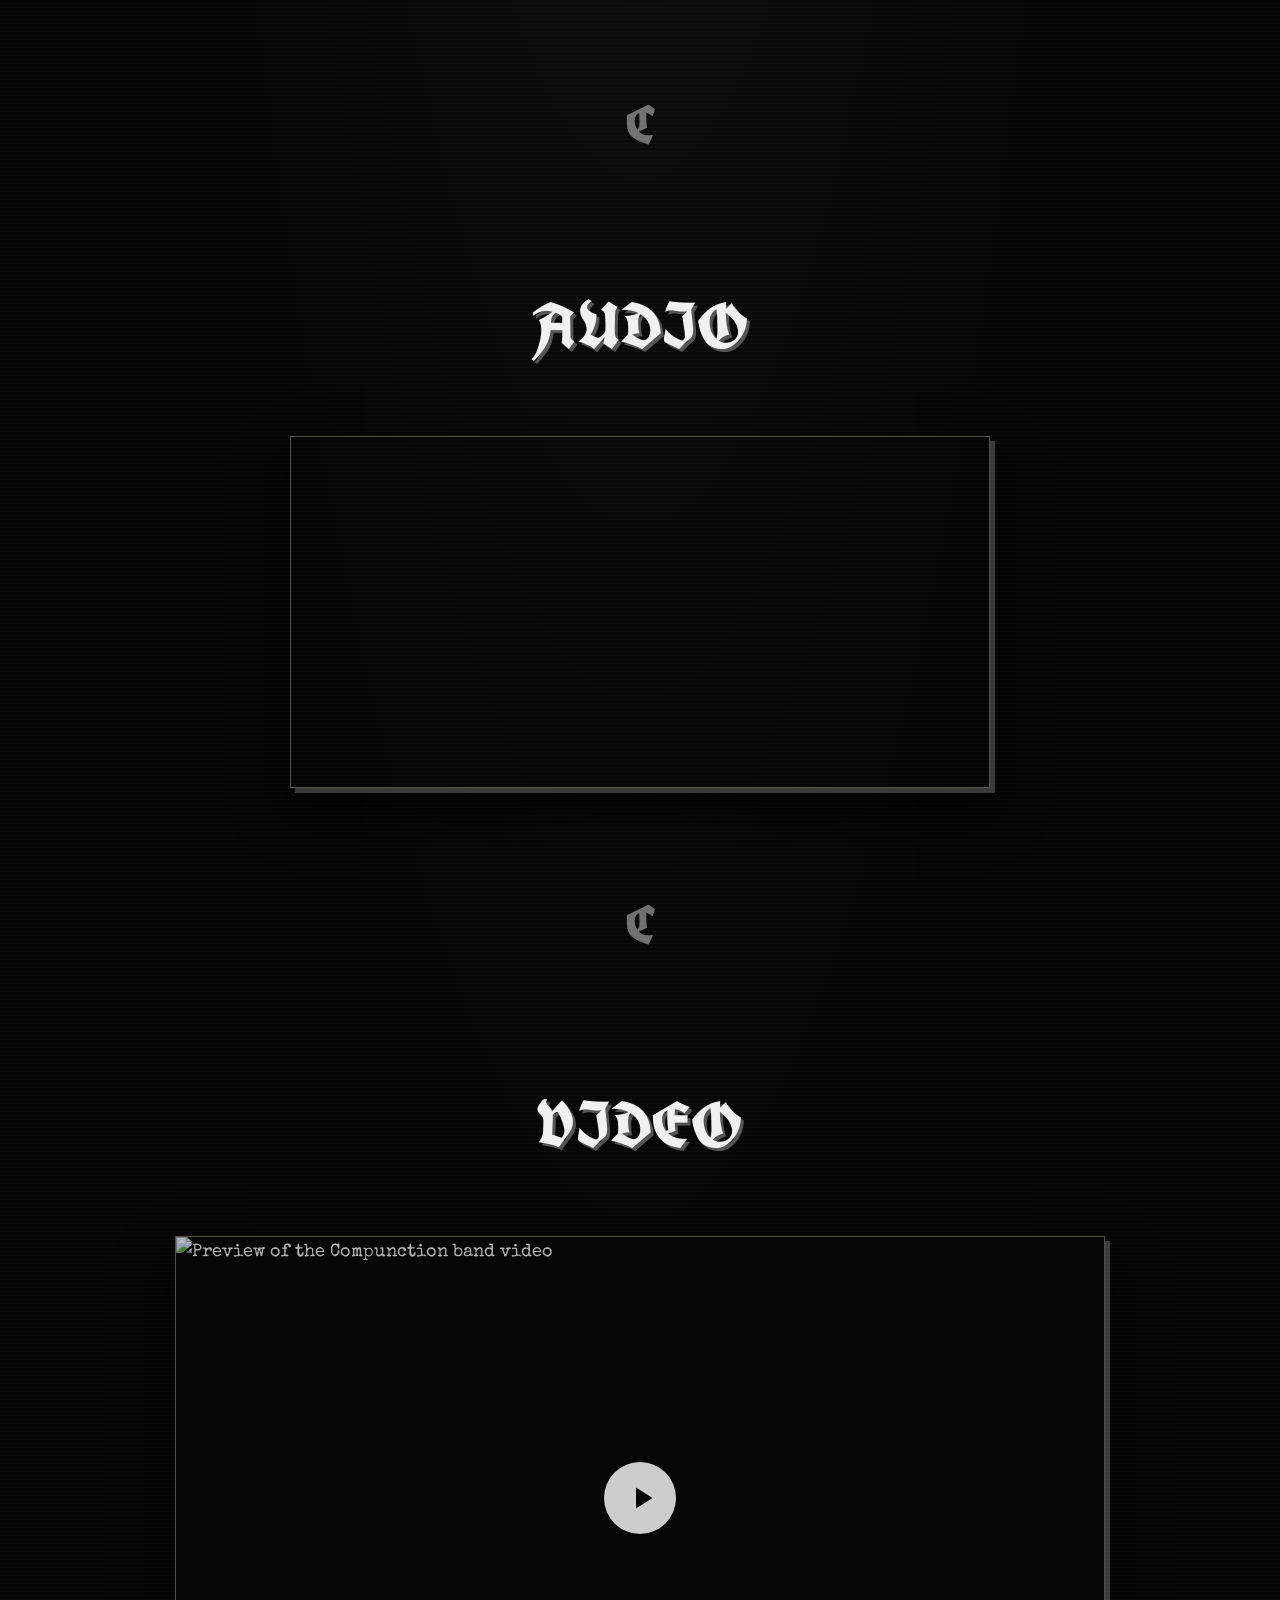
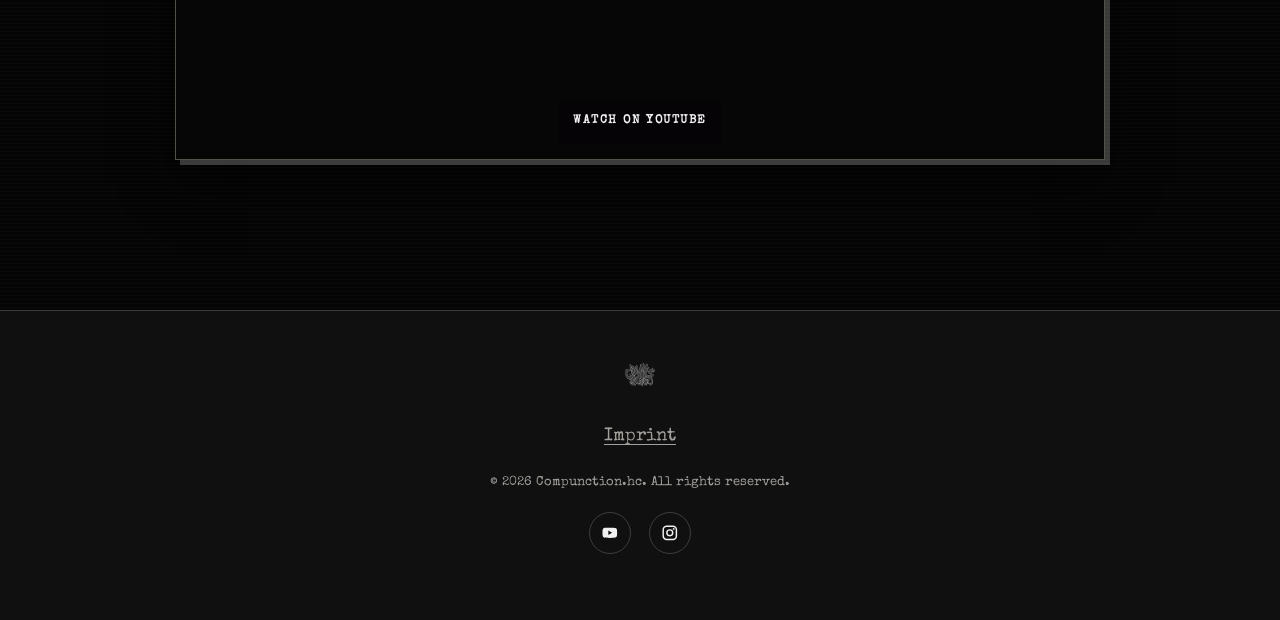
==== commit 680854dd: "Update site styling and hero background Co-authored-by: Copilot <223556219+Copilot@users.noreply.git" ====
--- a/index.html
+++ b/index.html
@@ -1,18 +1,18 @@
 <!DOCTYPE html>
-<html lang="en">
+<html lang="en-GB">
 <head>
   <meta charset="UTF-8" />
   <meta name="viewport" content="width=device-width, initial-scale=1.0" />
   <title>Compunction.hc</title>
-  <link rel="stylesheet" href="css/styles.css?v=separator-gothic-c">
+  <link rel="stylesheet" href="css/styles.css?v=grayscale-brick-wall-3">
   <link rel="preconnect" href="https://fonts.googleapis.com">
   <link rel="preconnect" href="https://fonts.gstatic.com" crossorigin>
-  <link href="https://fonts.googleapis.com/css2?family=Pirata+One&display=swap" rel="stylesheet">
+  <link href="https://fonts.googleapis.com/css2?family=Special+Elite&family=UnifrakturCook:wght@700&display=swap" rel="stylesheet">
   <link href="img/CompunctionLogo.png" rel="icon" type="image/png">
   <!-- CookieYes script placeholder (replace with your real code) -->
   <!-- <script id="cookieyes" type="text/javascript" src="https://cdn-cookieyes.com/client_data/your_code_here/script.js"></script> -->
 </head>
-<body>
+<body class="has-whatsapp-contact">
   <svg style="display: none">
     <defs>
       <symbol id="youtube" viewBox="0 0 24 24">
@@ -39,6 +39,7 @@
         <a href="#audio">Audio</a>
         <a href="#video">Video</a>
         <a href="imprint.html">Imprint</a>
+        <a href="https://wa.me/6287824434297" target="_blank" rel="noopener noreferrer">Contact Us</a>
       </nav>
     </div>
   </header>
@@ -49,15 +50,15 @@
         <img src="img/CompunctionLogo.png" alt="Compunction HC" class="logo has-animation-fade-out" />
       </div>
       <div class="hero-copy">
-        <p class="hero-kicker">Hardcore from Tasikmalaya, Indonesia</p>
+        <p class="hero-kicker">Hardcore from 46153 Tasikmalaya, Indonesia</p>
         <p class="hero-tagline">Born from remorse. Driven by noise.</p>
         <div class="hero-actions">
           <a class="button button-primary" href="#audio">Listen to the demo</a>
-          <a class="button button-quiet" href="#band">Discover the band</a>
+          <a class="button button-quiet" href="https://wa.me/6287824434297" target="_blank" rel="noopener noreferrer">Contact Us</a>
         </div>
       </div>
       <nav class="nav-social">
-        <a href="https://www.youtube.com/channel/UC36LmowWNu614FMbFf5CUbQ" aria-label="YouTube" target="_blank" rel="noopener noreferrer">
+        <a href="https://www.youtube.com/watch?v=P6z4gqLBSQY" aria-label="YouTube" target="_blank" rel="noopener noreferrer">
           <svg height="24" width="24">
             <use href="#youtube" />
           </svg>
@@ -74,10 +75,7 @@
       <div class="box-anchor" id="band"></div>
       <h1 class="headline-primary">Compunction.hc</h1>
       <p>
-        Compunction.hc was born from regret, guilt, and the weight of things left undone.
-Built from broken pieces, buried emotions, and the consequences of our own choices, we turn our inner conflicts into noise. Through crushing riffs, raw aggression, and relentless energy, we give a voice to the things we struggle to say.
-This is not about finding redemption or pretending everything is alright. It's about facing what remains, living with our scars, and letting the sound speak for itself.  
-This is Compunction.HC. Born from remorse. Driven by noise.
+        We know the weight of regret: the guilt, the shame, and the ache of seeing our parents disappointed in us. Sometimes we are not ready to face what we have done, but that does not make it any less ours to answer for. Through Compunction.hc, we turn that struggle into hardcore: owning our mistakes, carrying their consequences, and finding the courage to face them. Fight your regret, even when you are not ready.
       </p>
     </section>
 
@@ -96,7 +94,7 @@
             </button>
             <figcaption>
               <span class="member-role">Guitar2</span>
-              <span class="member-name">AN6K</span>
+              <span class="member-name">unknown</span>
             </figcaption>
           </figure>
 
@@ -106,7 +104,7 @@
             </button>
             <figcaption>
               <span class="member-role">Drums</span>
-              <span class="member-name">YU5UF</span>
+              <span class="member-name">unknown</span>
             </figcaption>
           </figure>
 
@@ -116,7 +114,7 @@
             </button>
             <figcaption>
               <span class="member-role">Bass</span>
-              <span class="member-name">4DN4N</span>
+              <span class="member-name">unknown</span>
             </figcaption>
           </figure>
 
@@ -126,7 +124,7 @@
             </button>
             <figcaption>
               <span class="member-role">Vocals</span>
-              <span class="member-name">D1CK</span>
+              <span class="member-name">unknown</span>
             </figcaption>
           </figure>
 
@@ -136,7 +134,7 @@
             </button>
             <figcaption>
               <span class="member-role">Guitar1</span>
-              <span class="member-name">R4I</span>
+              <span class="member-name">unkown</span>
             </figcaption>
           </figure>
         </div>
@@ -216,7 +214,7 @@
       <p>© <span id="current-year">2026</span> Compunction.hc. All rights reserved.</p>
     </div>
     <div class="nav-footer-social">
-      <a href="https://www.youtube.com/channel/UC36LmowWNu614FMbFf5CUbQ" aria-label="YouTube" target="_blank" rel="noopener noreferrer">
+      <a href="https://www.youtube.com/watch?v=P6z4gqLBSQY" aria-label="YouTube" target="_blank" rel="noopener noreferrer">
         <svg height="24" width="24">
           <use href="#youtube" />
         </svg>
@@ -233,6 +231,12 @@
     <svg class="icon-svg" viewBox="0 0 24 24" height="24" width="24"><path d="M7,15L12,10L17,15H7Z" /></svg>
   </a>
 
+  <a class="whatsapp-float" href="https://wa.me/6287824434297" target="_blank" rel="noopener noreferrer" aria-label="Chat with us on WhatsApp">
+    <svg viewBox="0 0 32 32" aria-hidden="true">
+      <path d="M16.04 2.67c-7.35 0-13.32 5.96-13.32 13.31 0 2.35.62 4.65 1.8 6.66L2.6 29.33l6.84-1.79a13.26 13.26 0 0 0 6.6 1.75h.01c7.34 0 13.32-5.97 13.32-13.32 0-3.56-1.39-6.9-3.91-9.41a13.23 13.23 0 0 0-9.42-3.89zm0 24.36h-.01c-2.02 0-4-.54-5.73-1.56l-.41-.24-4.06 1.07 1.08-3.96-.27-.41a11.03 11.03 0 0 1-1.7-5.95c0-6.1 4.98-11.07 11.1-11.07 2.96 0 5.74 1.15 7.83 3.25a11 11 0 0 1 3.24 7.84c0 6.1-4.97 11.07-11.07 11.07zm6.08-8.29c-.33-.17-1.96-.97-2.26-1.08-.3-.11-.52-.17-.74.17-.22.33-.85 1.08-1.04 1.3-.19.22-.39.25-.72.08-.33-.17-1.4-.52-2.66-1.65-.98-.87-1.64-1.95-1.83-2.28-.19-.33-.02-.51.14-.68.15-.15.33-.39.5-.58.17-.19.22-.33.33-.55.11-.22.06-.41-.03-.58-.08-.17-.74-1.79-1.01-2.45-.27-.64-.54-.55-.74-.56h-.63c-.22 0-.58.08-.88.41-.3.33-1.16 1.13-1.16 2.76s1.19 3.2 1.35 3.42c.17.22 2.33 3.56 5.65 4.99.79.46 1.4.73 1.88.93.79.25 1.5.21 2.07.13.63-.09 1.96-.8 2.24-1.57.28-.77.28-1.43.19-1.57-.08-.14-.3-.22-.63-.39z" />
+    </svg>
+  </a>
+
   <script src="js/scripts.js?v=member-photo-viewer-1"></script>
 </body>
 </html>
--- a/css/styles.css
+++ b/css/styles.css
@@ -2,15 +2,15 @@
 
 :root {
     --spacing: 0.5em;
-    --color-accent: #d7ad61;
-    --color-bg: #0b0b0b;
+    --color-accent: #d8d8d8;
+    --color-bg: #050505;
     --transition-duration: 0.2s;
-    --color-fg: #f2eee6;
-
-    --color-grey: #171614;
+    --color-fg: #f1f1f1;
+
+    --color-grey: #101010;
     --color-grey-alpha-80: rgb(from var(--color-grey) r g b / 0.8);
-    --font-heading: 'Pirata One';
-    --font-body: 'Arial', sans-serif;
+    --font-heading: 'UnifrakturCook';
+    --font-body: 'Special Elite', 'Courier New', monospace;
     --nav-main-height: calc(var(--nav-main-item-height) + calc(var(--spacing)*4));
     --nav-main-item-height: 2em;
     --nav-main-width: 70vw;
@@ -210,11 +210,18 @@
 }
 
 body {
-    background: var(--color-bg);
+    background:
+        repeating-linear-gradient(0deg, rgb(255 255 255 / 0.025) 0 1px, transparent 1px 4px),
+        radial-gradient(ellipse at 50% 25%, rgb(180 180 180 / 0.08), transparent 55%),
+        #050505;
     color: var(--color-fg);
     font-family: var(--font-body);
     font-size: clamp(1rem, 0.96rem + 0.2vw, 1.125rem);
     line-height: 1.75;
+}
+
+.logo {
+    filter: grayscale(1) contrast(1.2) brightness(1.15);
 }
 
 a {
@@ -236,25 +243,26 @@
 
 .link-to-top {
     align-items: center;
-    background: var(--color-accent);
+    background: rgb(from var(--color-accent) r g b / 75%);
     border-radius: 50%;
     bottom: 1em;
     color: var(--color-bg);
     display: flex;
     justify-content: center;
+    left: 50%;
     opacity: 0;
     padding: 0.25em;
     position: fixed;
-    right: 1em;
+    right: auto;
     text-decoration: none;
-    transform: translateY(100%);
+    transform: translate(-50%, 100%);
     transition: opacity var(--transition-duration), transform var(--transition-duration);
     visibility: hidden;
     z-index: 999;
 
     &.is-active {
         opacity: 1;
-        transform: translateY(0);
+        transform: translate(-50%, 0);
         visibility: visible;
     }
 
@@ -377,6 +385,8 @@
     line-height: 1.125;
     margin-block: 0.5em;
     text-align: center;
+    text-shadow: 2px 2px 0 #555, 0 0 1rem rgb(255 255 255 / 0.12);
+    text-transform: uppercase;
 }
 
 .headline-primary {
@@ -743,8 +753,10 @@
 }
 
 .header {
-    border-bottom: 1px solid rgb(215 173 97 / 0.18);
-    background: rgb(11 11 11 / 88%);
+    border-bottom: 1px solid rgb(255 255 255 / 0.32);
+    background:
+        repeating-linear-gradient(135deg, rgb(255 255 255 / 0.025) 0 1px, transparent 1px 6px),
+        rgb(5 5 5 / 96%);
     padding-inline: clamp(1rem, 5vw, 4rem);
 }
 
@@ -754,8 +766,9 @@
 
 .nav-main a {
     font-family: var(--font-body);
-    font-size: 0.82em;
-    letter-spacing: 0.1em;
+    font-size: 0.95em;
+    font-weight: 800;
+    letter-spacing: 0.12em;
     text-transform: uppercase;
 }
 
@@ -766,10 +779,10 @@
     min-height: min(78vh, 52rem);
     padding: clamp(3rem, 8vw, 7rem) 1.5rem;
     background:
-        radial-gradient(ellipse at 50% 40%, rgb(91 66 35 / 0.2), transparent 55%),
-        radial-gradient(circle at 1px 1px, rgb(255 255 255 / 0.035) 1px, transparent 0);
-    background-size: auto, 5px 5px;
-    border-bottom: 1px solid rgb(215 173 97 / 0.2);
+        linear-gradient(rgb(0 0 0 / 0.12), rgb(0 0 0 / 0.12)),
+        url("../img/hero-lightning.svg?v=grayscale-brick-wall-3") center / cover,
+        #050505;
+    border-bottom: 2px solid var(--color-accent);
 }
 
 .hero::before,
@@ -780,7 +793,7 @@
     position: absolute;
     transform: translateX(-50%);
     width: min(75vw, 58rem);
-    background: linear-gradient(90deg, transparent, rgb(215 173 97 / 0.55), transparent);
+    background: linear-gradient(90deg, transparent, var(--color-fg), transparent);
 }
 
 .hero::before {
@@ -792,28 +805,48 @@
 }
 
 .hero .wrapper-logo {
+    isolation: isolate;
+    position: relative;
     width: min(72vw, 29rem);
-    filter: drop-shadow(0 1.5rem 2rem rgb(0 0 0 / 0.45));
+    filter: grayscale(1) contrast(1.25) drop-shadow(0 1.5rem 2rem rgb(0 0 0 / 0.8));
+}
+
+.hero .wrapper-logo::before {
+    background: radial-gradient(ellipse at center, rgb(0 0 0 / 0.2), transparent 72%);
+    content: "";
+    inset: -22%;
+    position: absolute;
+    z-index: -1;
 }
 
 .hero-copy {
     margin-top: clamp(1.25rem, 3vw, 2rem);
+    max-width: 56rem;
+    padding: 1.25rem 1.5rem;
+    background:
+        repeating-linear-gradient(0deg, rgb(255 255 255 / 0.03) 0 1px, transparent 1px 4px),
+        rgb(0 0 0 / 0.72);
+    border-left: 3px solid var(--color-accent);
 }
 
 .hero-kicker {
     color: var(--color-accent);
+    display: inline-block;
     font-family: var(--font-body);
-    font-size: 0.72rem;
-    font-weight: 700;
-    letter-spacing: 0.24em;
+    font-size: 0.85rem;
+    font-weight: 800;
+    letter-spacing: 0.22em;
+    padding: 0.15rem 0.65rem;
     text-transform: uppercase;
 }
 
 .hero-tagline {
     margin-top: 0.35rem;
     font-family: var(--font-heading), Georgia, serif;
-    font-size: clamp(1.6rem, 4vw, 2.75rem);
-    line-height: 1.2;
+    font-size: clamp(2.4rem, 6vw, 5rem);
+    line-height: 1.05;
+    text-shadow: 3px 3px 0 #000, 5px 5px 0 #555;
+    text-transform: uppercase;
 }
 
 .hero-actions {
@@ -826,12 +859,12 @@
 
 .button {
     border: 1px solid var(--color-accent);
-    border-radius: 2px;
+    border-radius: 0;
     font-family: var(--font-body);
-    font-size: 0.75rem;
-    font-weight: 700;
+    font-size: 0.82rem;
+    font-weight: 800;
     letter-spacing: 0.12em;
-    padding: 0.85rem 1.2rem;
+    padding: 0.85rem 1.25rem;
     text-decoration: none;
     text-transform: uppercase;
     transition: background var(--transition-duration), color var(--transition-duration), transform var(--transition-duration);
@@ -843,13 +876,14 @@
 
 .button-primary {
     background: var(--color-accent);
-    color: var(--color-bg);
+    box-shadow: 4px 4px 0 var(--color-fg);
+    color: #080808;
 }
 
 .button-primary:hover {
-    background: var(--color-fg);
-    border-color: var(--color-fg);
-    color: var(--color-bg);
+    background: var(--color-accent);
+    border-color: var(--color-accent);
+    color: #fff;
 }
 
 .button-quiet {
@@ -857,7 +891,7 @@
 }
 
 .button-quiet:hover {
-    background: rgb(215 173 97 / 0.12);
+    background: rgb(from var(--color-accent) r g b / 0.12);
     color: var(--color-accent);
 }
 
@@ -911,16 +945,22 @@
 }
 
 .headline-primary {
-    color: var(--color-accent);
+    color: var(--color-fg);
     font-size: clamp(2.5rem, 6vw, 4rem);
     margin-bottom: 1rem;
+    text-align: center;
+    text-shadow: 3px 3px 0 #555;
 }
 
 .headline-secondary {
-    color: var(--color-accent);
-    letter-spacing: 0.06em;
-    margin-bottom: 1.75em;
+    color: var(--color-fg);
+    font-size: clamp(2.25rem, 5vw, 4rem);
+    letter-spacing: 0.02em;
+    line-height: 0.95;
+    margin-bottom: 1.25em;
+    text-align: center;
     text-transform: uppercase;
+    text-shadow: 3px 3px 0 #555;
 }
 
 .separator {
@@ -942,10 +982,19 @@
 }
 
 .member {
-    background: linear-gradient(155deg, rgb(34 31 26 / 0.9), rgb(17 16 15 / 0.98));
-    border-color: rgb(215 173 97 / 0.16);
-    border-radius: 3px;
+    background:
+        repeating-linear-gradient(0deg, rgb(255 255 255 / 0.025) 0 1px, transparent 1px 5px),
+        linear-gradient(135deg, rgb(32 32 32 / 0.95), rgb(7 7 7 / 0.98));
+    border: 1px solid rgb(255 255 255 / 0.24);
+    border-left: 3px solid var(--color-accent);
+    border-radius: 0;
     padding: 1.5rem 0.75rem;
+}
+
+.member:hover {
+    border-color: var(--color-accent);
+    box-shadow: 4px 4px 0 var(--color-accent);
+    transform: translateY(-0.2em);
 }
 
 .member-photo-button {
@@ -963,13 +1012,15 @@
 }
 
 .member::before {
+    background: var(--color-fg);
     height: 1px;
     left: 28%;
     right: 28%;
 }
 
 .members-section .member-list .member img {
-    border-color: rgb(215 173 97 / 0.55);
+    border: 2px solid var(--color-fg);
+    filter: grayscale(1) contrast(1.2);
     height: 5rem !important;
     max-height: 5rem !important;
     max-width: 5rem !important;
@@ -977,9 +1028,13 @@
     margin: 0;
 }
 
+.member:hover img {
+    filter: grayscale(0.45) contrast(1.2);
+}
+
 .member-photo-dialog {
-    background: #111;
-    border: 1px solid rgb(215 173 97 / 0.5);
+    background: #101010;
+    border: 1px solid rgb(from var(--color-accent) r g b / 0.5);
     box-shadow: 0 1.5rem 5rem rgb(0 0 0 / 0.75);
     color: var(--color-fg);
     max-height: 90vh;
@@ -1013,8 +1068,8 @@
 
 .member-photo-close {
     align-items: center;
-    background: #111;
-    border: 1px solid rgb(215 173 97 / 0.5);
+    background: #101010;
+    border: 1px solid rgb(from var(--color-accent) r g b / 0.5);
     border-radius: 50%;
     color: var(--color-fg);
     cursor: pointer;
@@ -1054,8 +1109,11 @@
 
 .box-release {
     align-items: center;
-    background: linear-gradient(135deg, rgb(30 28 25 / 0.96), rgb(14 14 14 / 0.96));
-    border: 1px solid rgb(215 173 97 / 0.2);
+    background:
+        repeating-linear-gradient(0deg, rgb(255 255 255 / 0.025) 0 1px, transparent 1px 5px),
+        linear-gradient(135deg, rgb(32 32 32 / 0.95), rgb(7 7 7 / 0.98));
+    border: 1px solid rgb(255 255 255 / 0.24);
+    border-left: 3px solid var(--color-accent);
     gap: clamp(1.5rem, 4vw, 3rem);
     grid-template-areas: none;
     grid-template-columns: minmax(0, 1.1fr) minmax(15rem, 0.9fr);
@@ -1098,15 +1156,15 @@
 }
 
 .box-release-info p {
-    border-top: 1px solid rgb(215 173 97 / 0.2);
+    border-top: 1px solid rgb(from var(--color-accent) r g b / 0.2);
     color: rgb(242 238 230 / 0.65);
     padding-top: 1rem;
 }
 
 .container-audio,
 .container-video {
-    border: 1px solid rgb(215 173 97 / 0.2);
-    box-shadow: 0 1.5rem 3rem rgb(0 0 0 / 0.3);
+    border: 1px solid rgb(243 231 212 / 0.32);
+    box-shadow: 5px 5px 0 rgb(255 255 255 / 0.22), 0 1.5rem 3rem rgb(0 0 0 / 0.7);
     max-width: 58rem;
     overflow: hidden;
 }
@@ -1167,7 +1225,7 @@
 
 .video-play {
     align-items: center;
-    background: rgb(215 173 97 / 0.95);
+    background: rgb(from var(--color-accent) r g b / 0.95);
     border-radius: 50%;
     color: var(--color-bg);
     display: flex;
@@ -1195,7 +1253,7 @@
 }
 
 .video-link-label {
-    background: rgb(11 11 11 / 0.85);
+    background: rgb(5 3 6 / 0.85);
     bottom: 1rem;
     color: var(--color-fg);
     font-family: var(--font-body);
@@ -1224,7 +1282,7 @@
 }
 
 .footer {
-    border-top: 1px solid rgb(215 173 97 / 0.22);
+    border-top: 1px solid rgb(from var(--color-accent) r g b / 0.22);
     margin-top: 3rem;
     padding: 3rem 1rem;
 }
@@ -1297,3 +1355,52 @@
         min-height: 0;
     }
 }
+
+.whatsapp-float {
+    align-items: center;
+    background: var(--color-bg);
+    border: 1px solid var(--color-fg);
+    border-radius: 50%;
+    bottom: 1.25rem;
+    color: var(--color-fg);
+    display: flex;
+    height: 4rem;
+    justify-content: center;
+    position: fixed;
+    right: 1.25rem;
+    text-decoration: none;
+    transition: border-color var(--transition-duration), color var(--transition-duration), transform var(--transition-duration);
+    width: 4rem;
+    z-index: 1000;
+}
+
+.whatsapp-float:hover {
+    border-color: var(--color-accent);
+    color: var(--color-accent);
+    transform: translateY(-2px);
+}
+
+.whatsapp-float:focus-visible {
+    outline: 2px solid var(--color-accent);
+    outline-offset: 4px;
+}
+
+.whatsapp-float svg {
+    fill: currentColor;
+    height: 2.25rem;
+    width: 2.25rem;
+}
+
+@media (max-width: 40em) {
+    .whatsapp-float {
+        bottom: 1rem;
+        height: 3.5rem;
+        right: 1rem;
+        width: 3.5rem;
+    }
+
+    .whatsapp-float svg {
+        height: 2rem;
+        width: 2rem;
+    }
+}
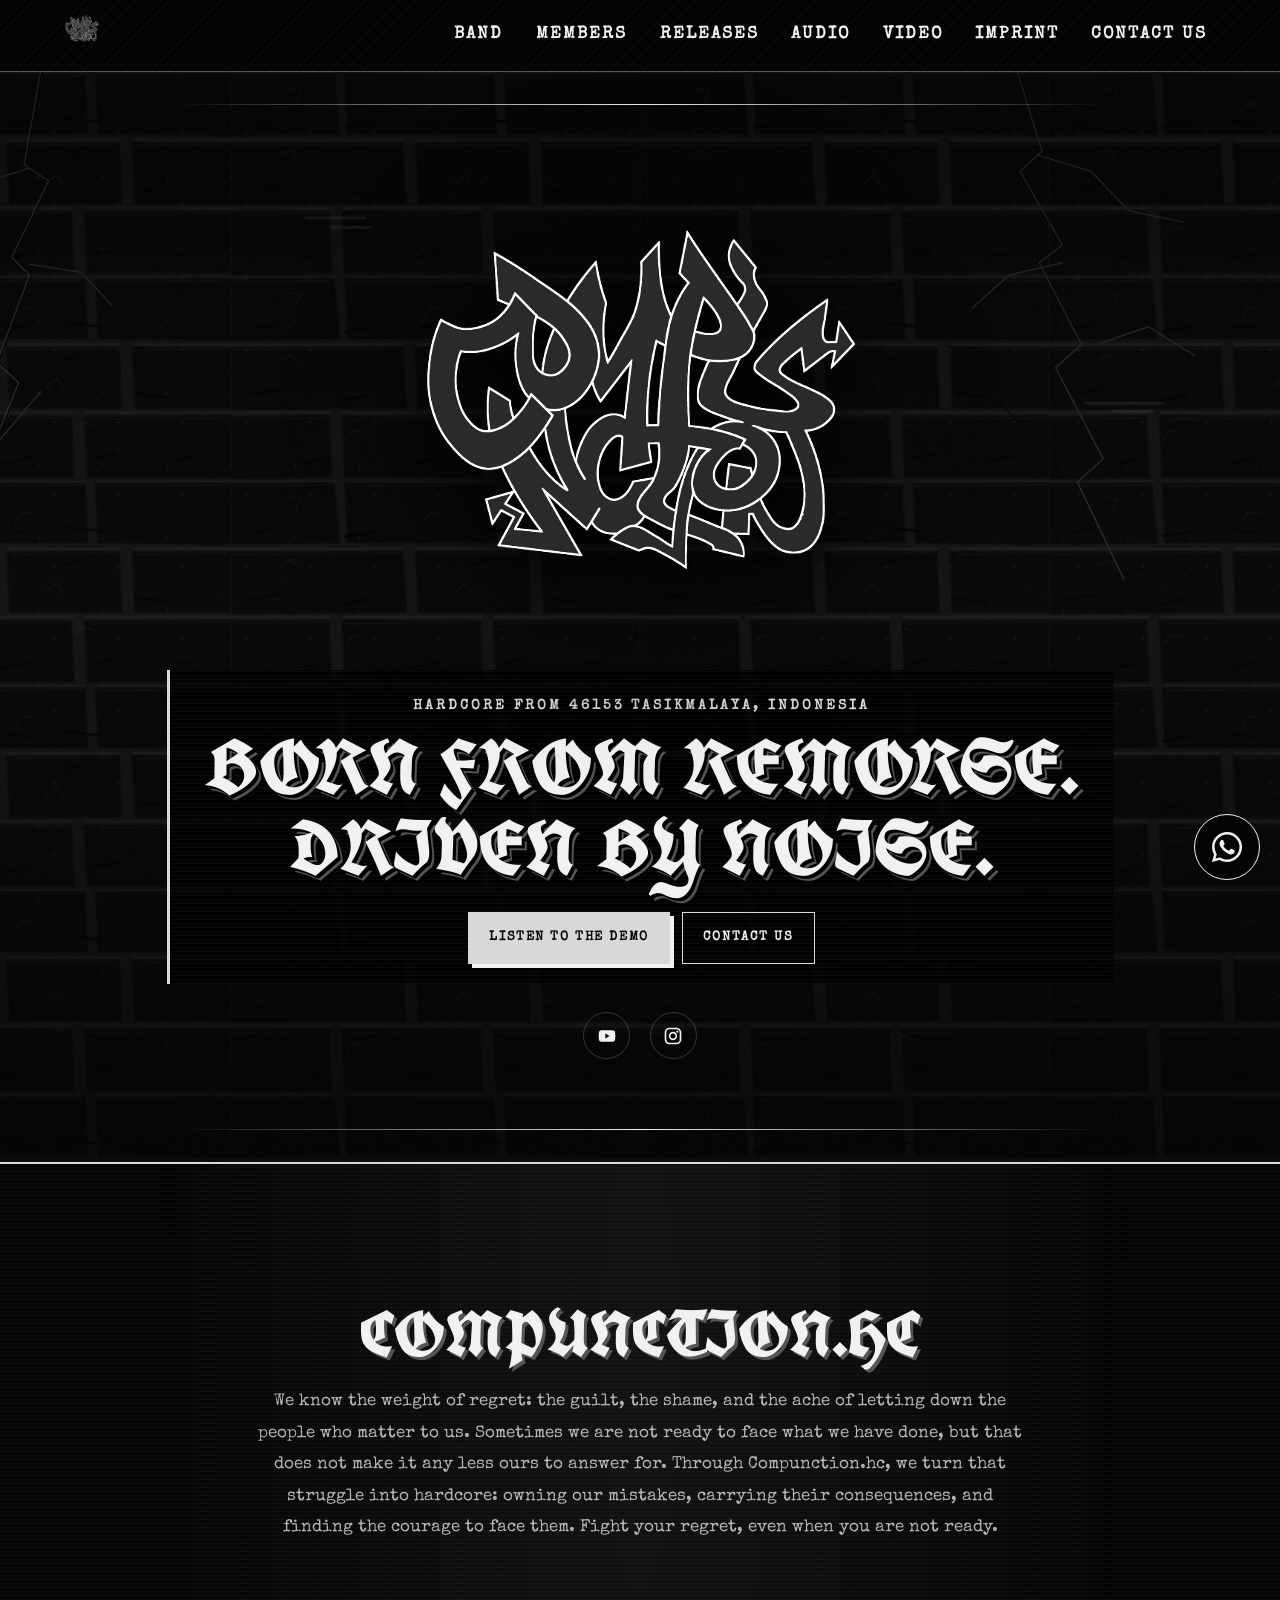
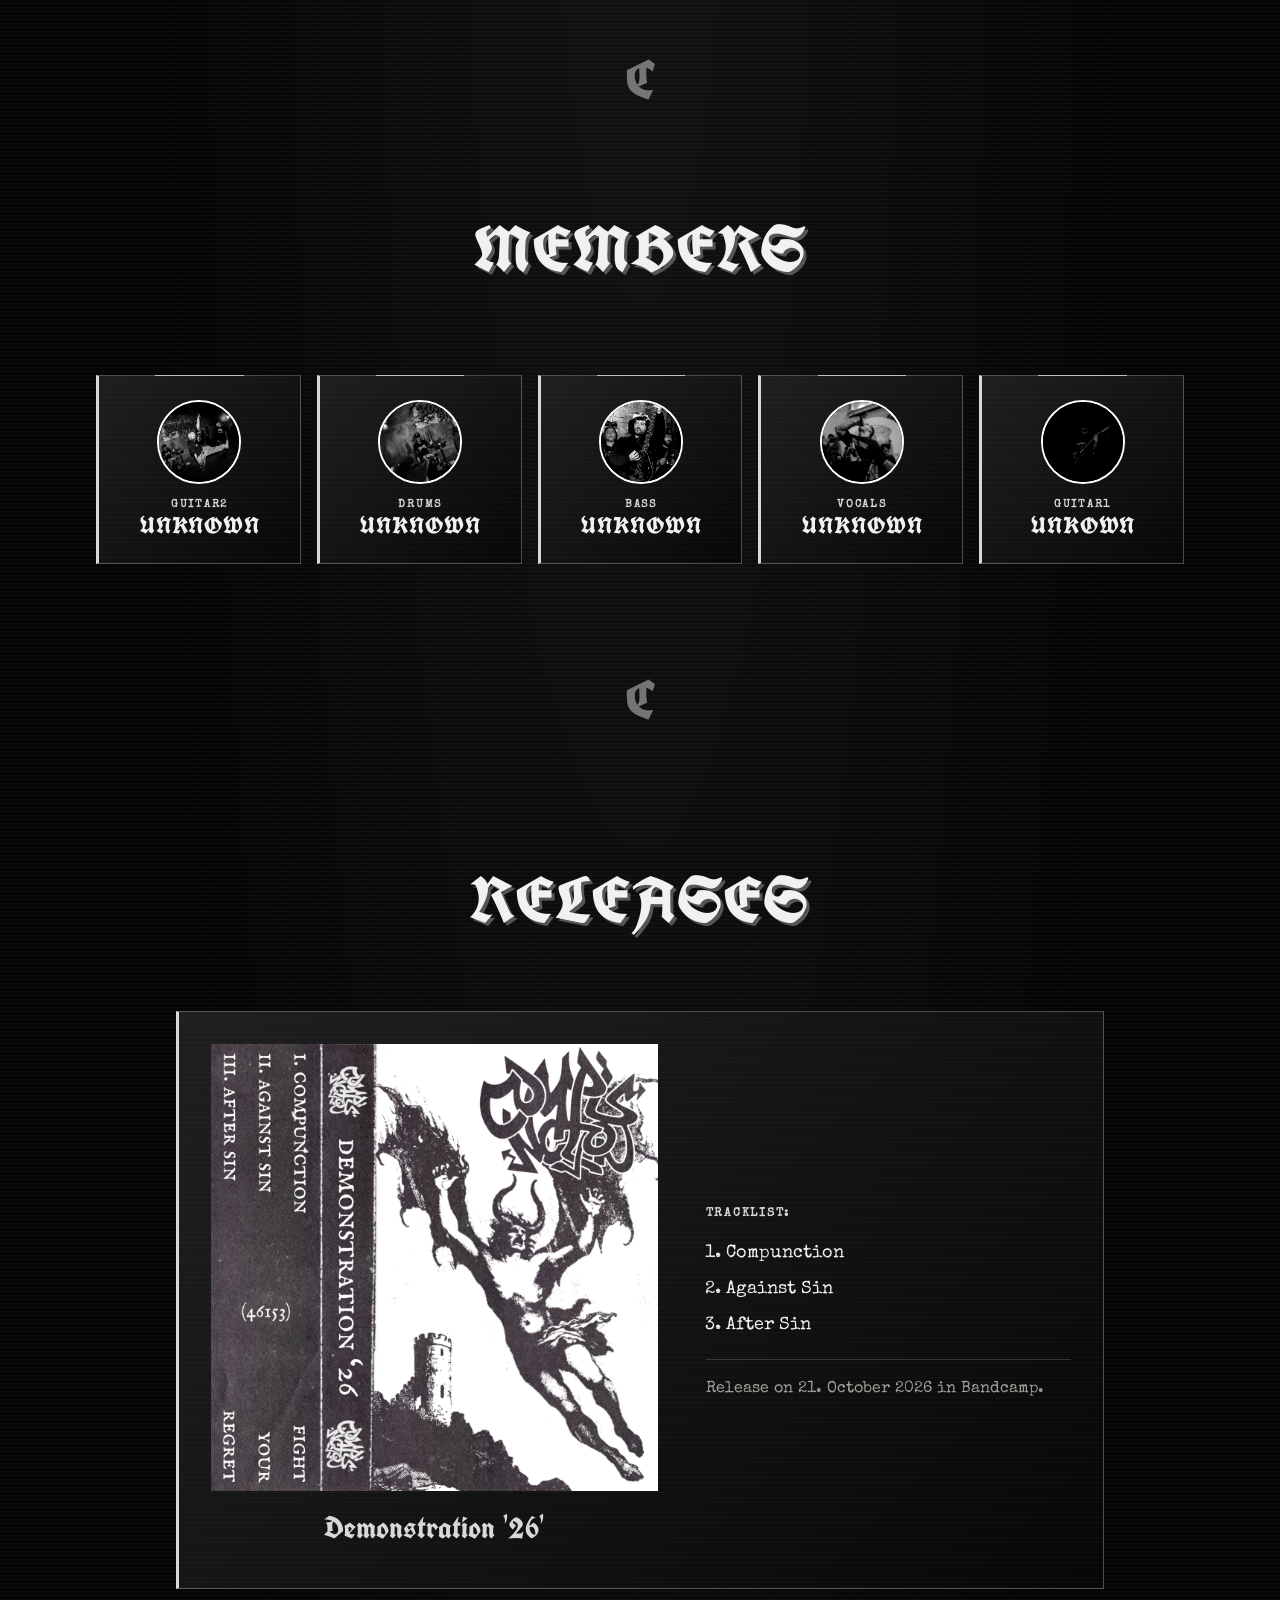
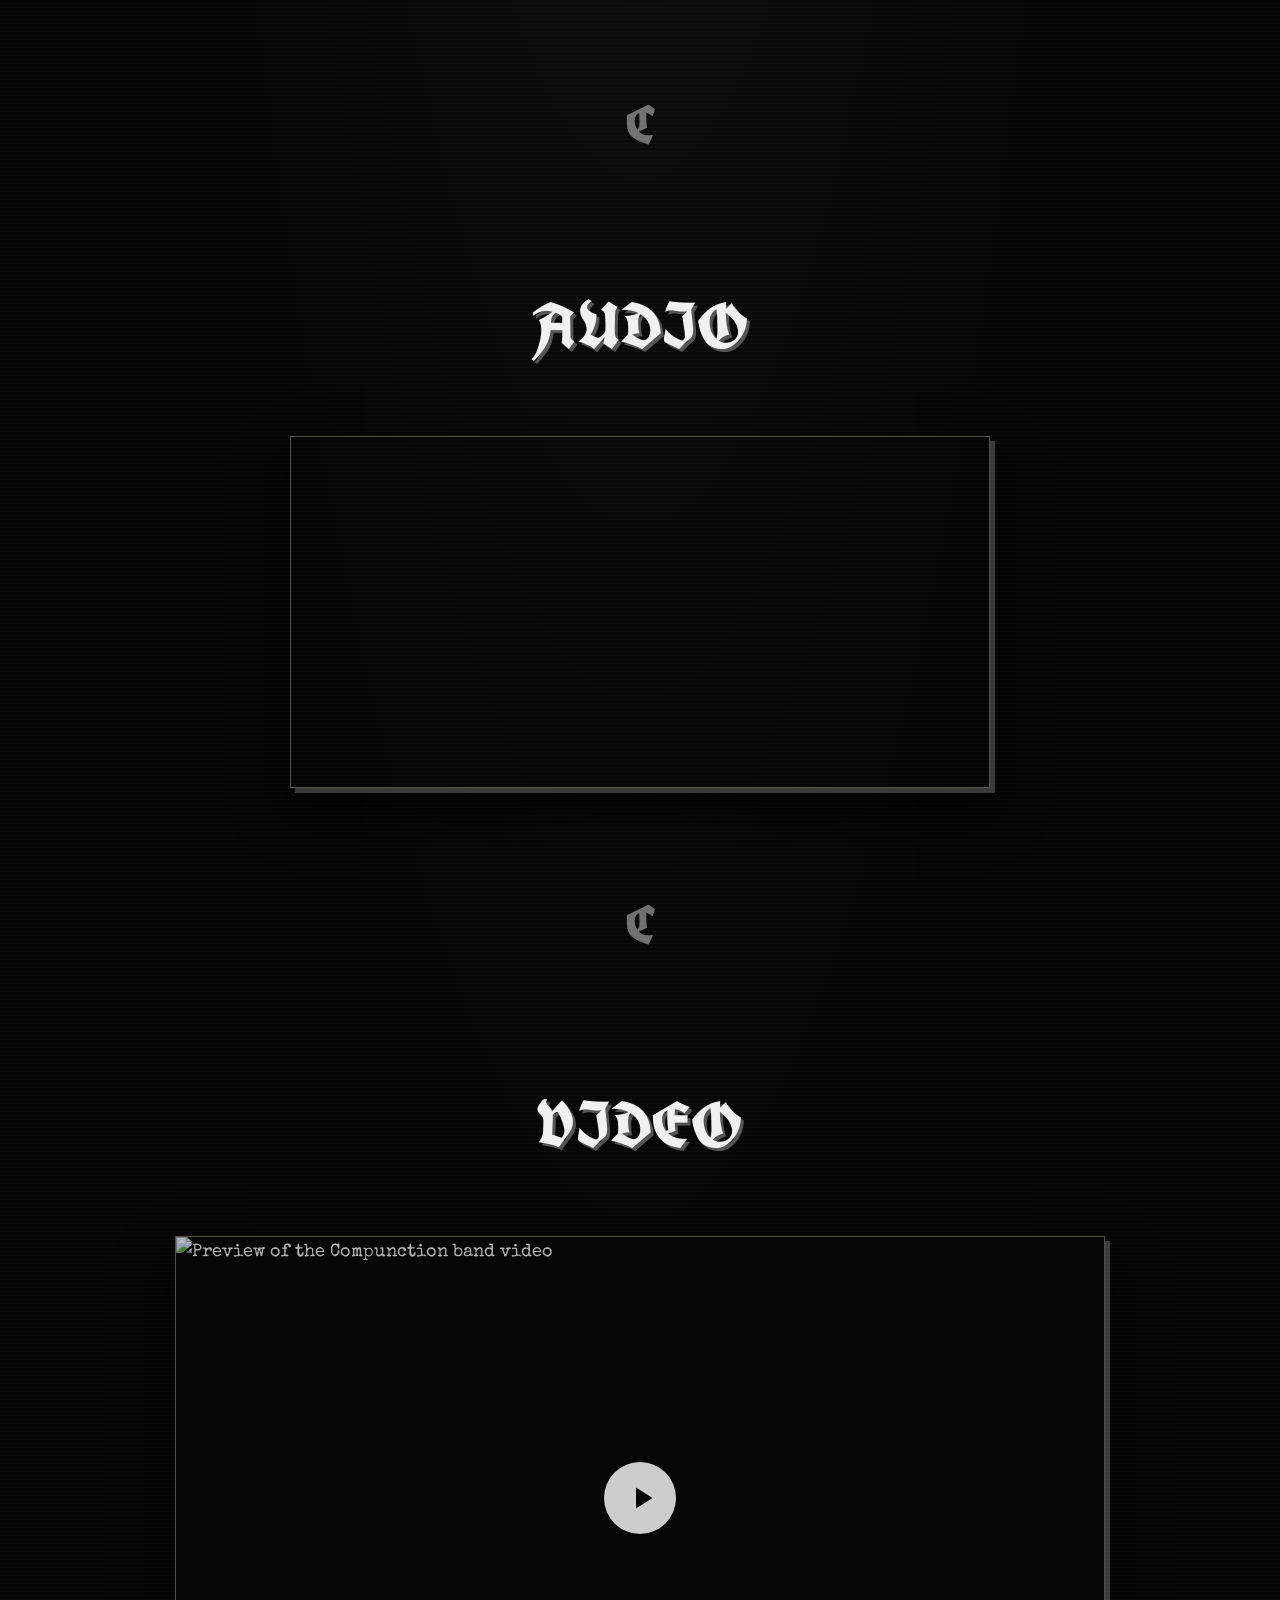
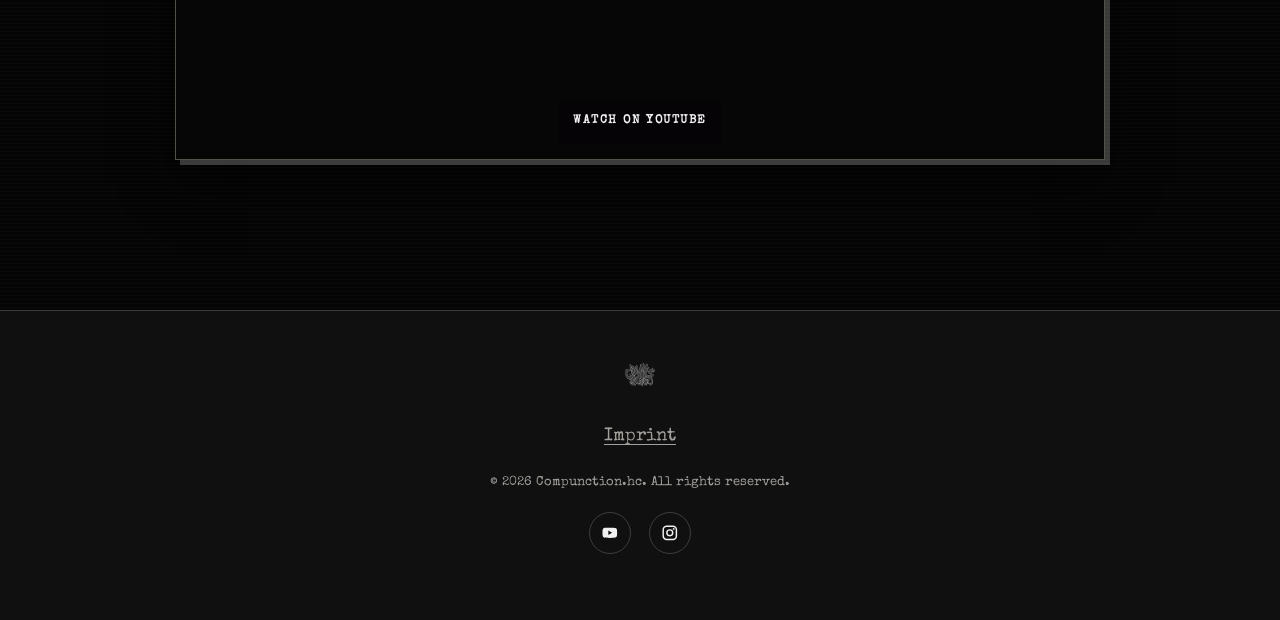
==== commit 780f9b61: "Broaden Compunction band description Co-authored-by: Copilot <223556219+Copilot@users.noreply.github" ====
--- a/index.html
+++ b/index.html
@@ -75,7 +75,7 @@
       <div class="box-anchor" id="band"></div>
       <h1 class="headline-primary">Compunction.hc</h1>
       <p>
-        We know the weight of regret: the guilt, the shame, and the ache of seeing our parents disappointed in us. Sometimes we are not ready to face what we have done, but that does not make it any less ours to answer for. Through Compunction.hc, we turn that struggle into hardcore: owning our mistakes, carrying their consequences, and finding the courage to face them. Fight your regret, even when you are not ready.
+        We know the weight of regret: the guilt, the shame, and the ache of letting down the people who matter to us. Sometimes we are not ready to face what we have done, but that does not make it any less ours to answer for. Through Compunction.hc, we turn that struggle into hardcore: owning our mistakes, carrying their consequences, and finding the courage to face them. Fight your regret, even when you are not ready.
       </p>
     </section>
 
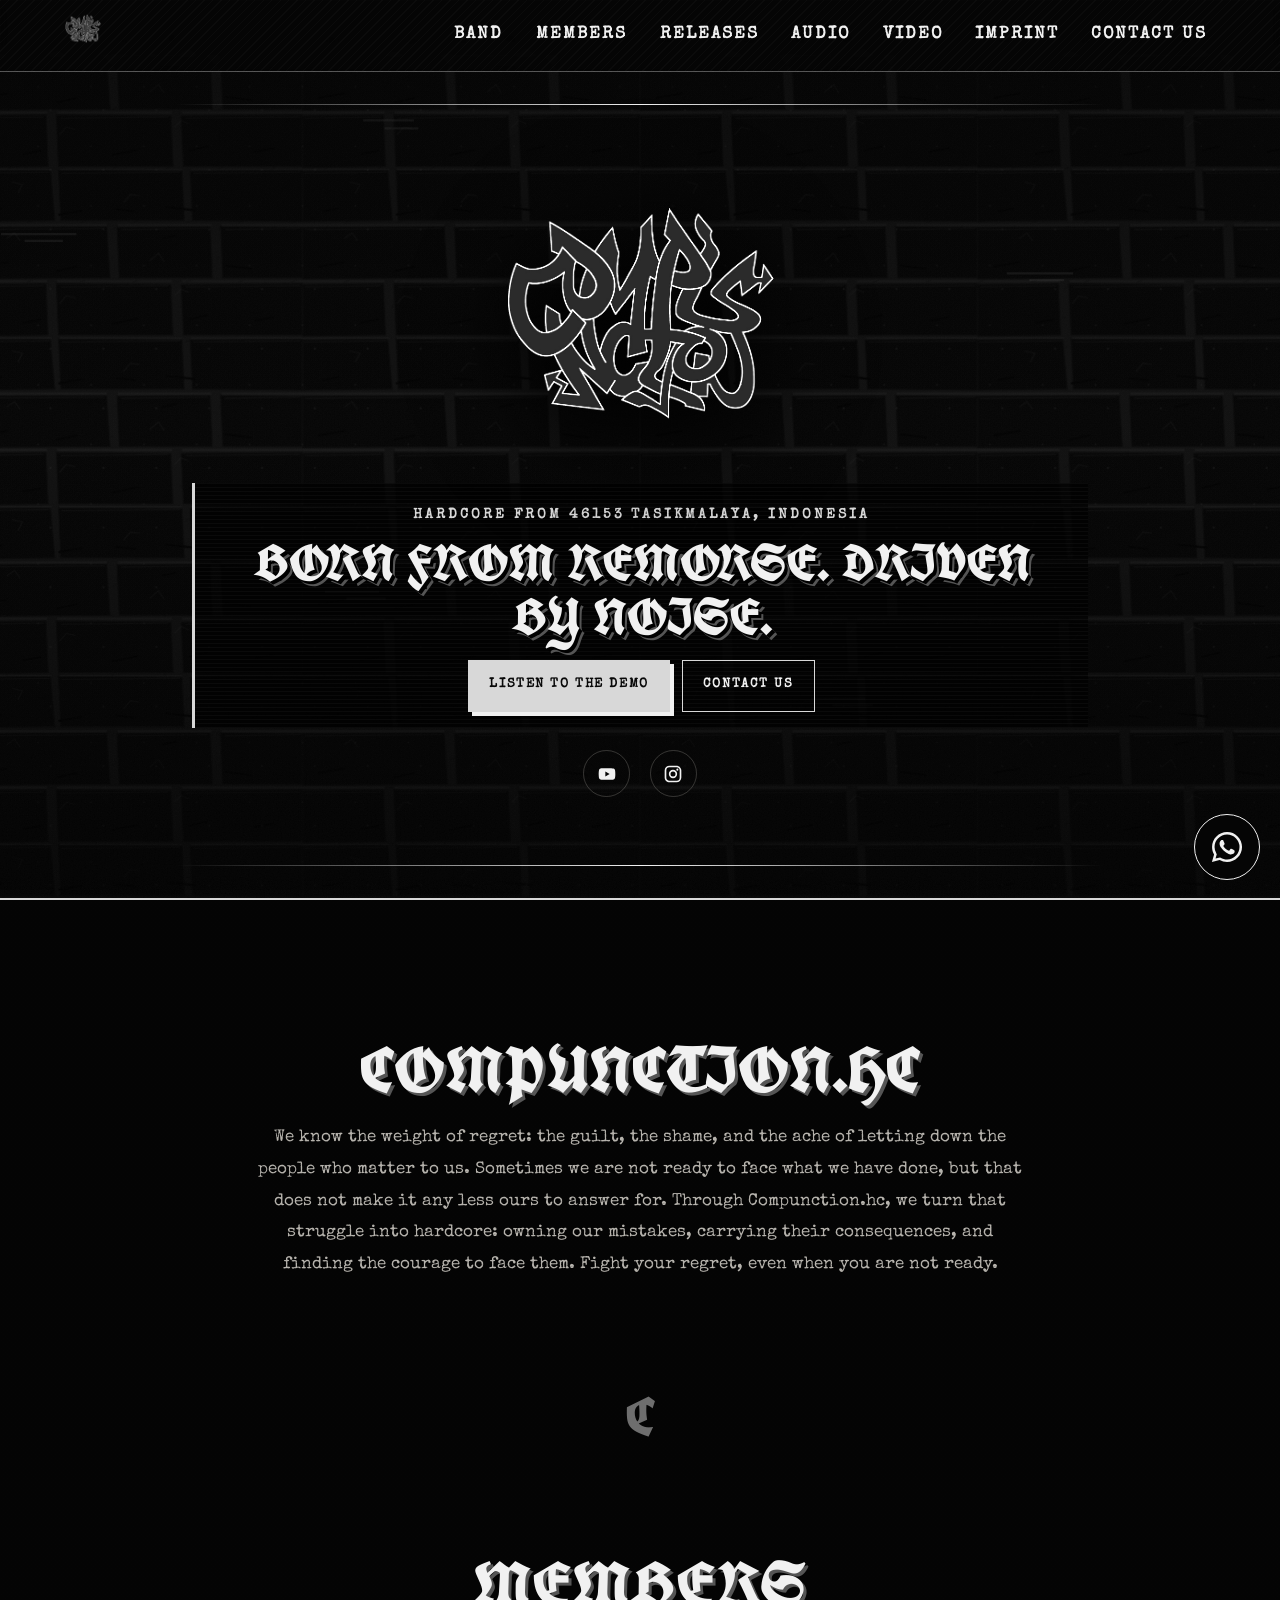
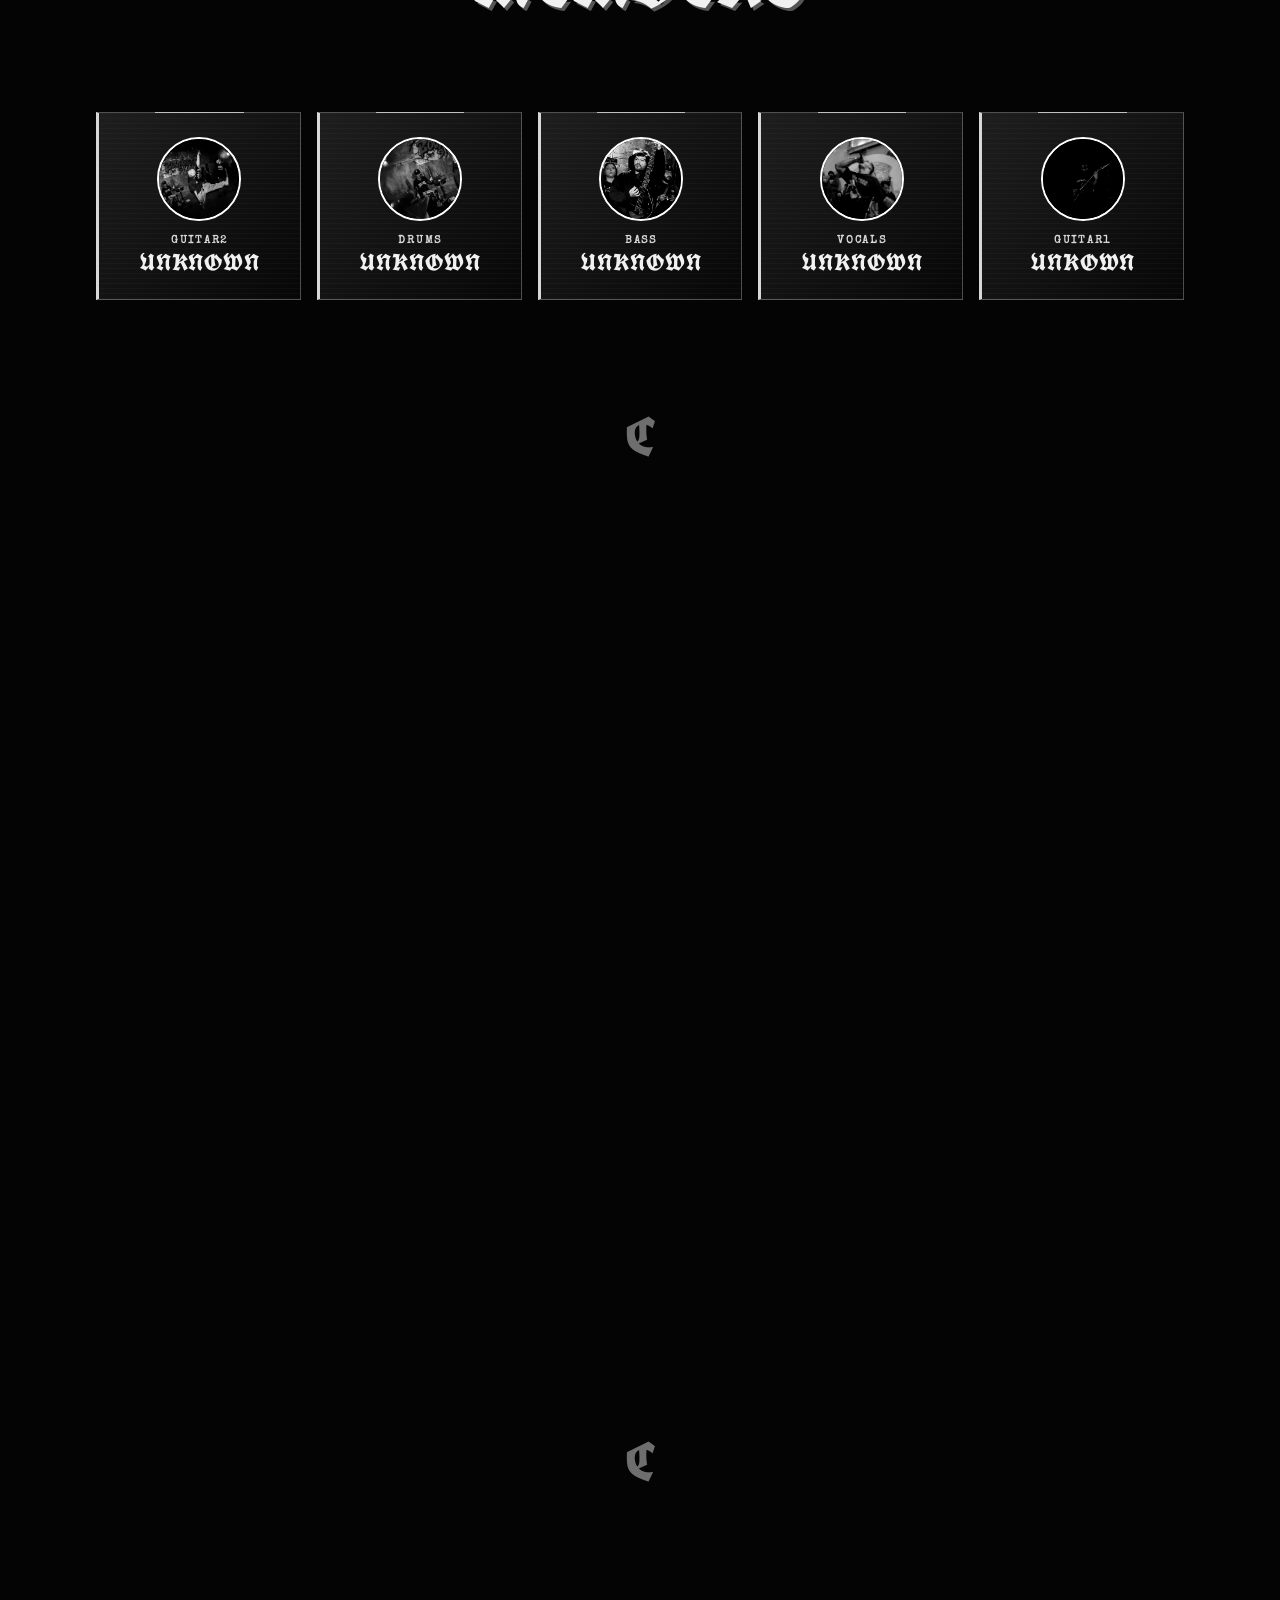
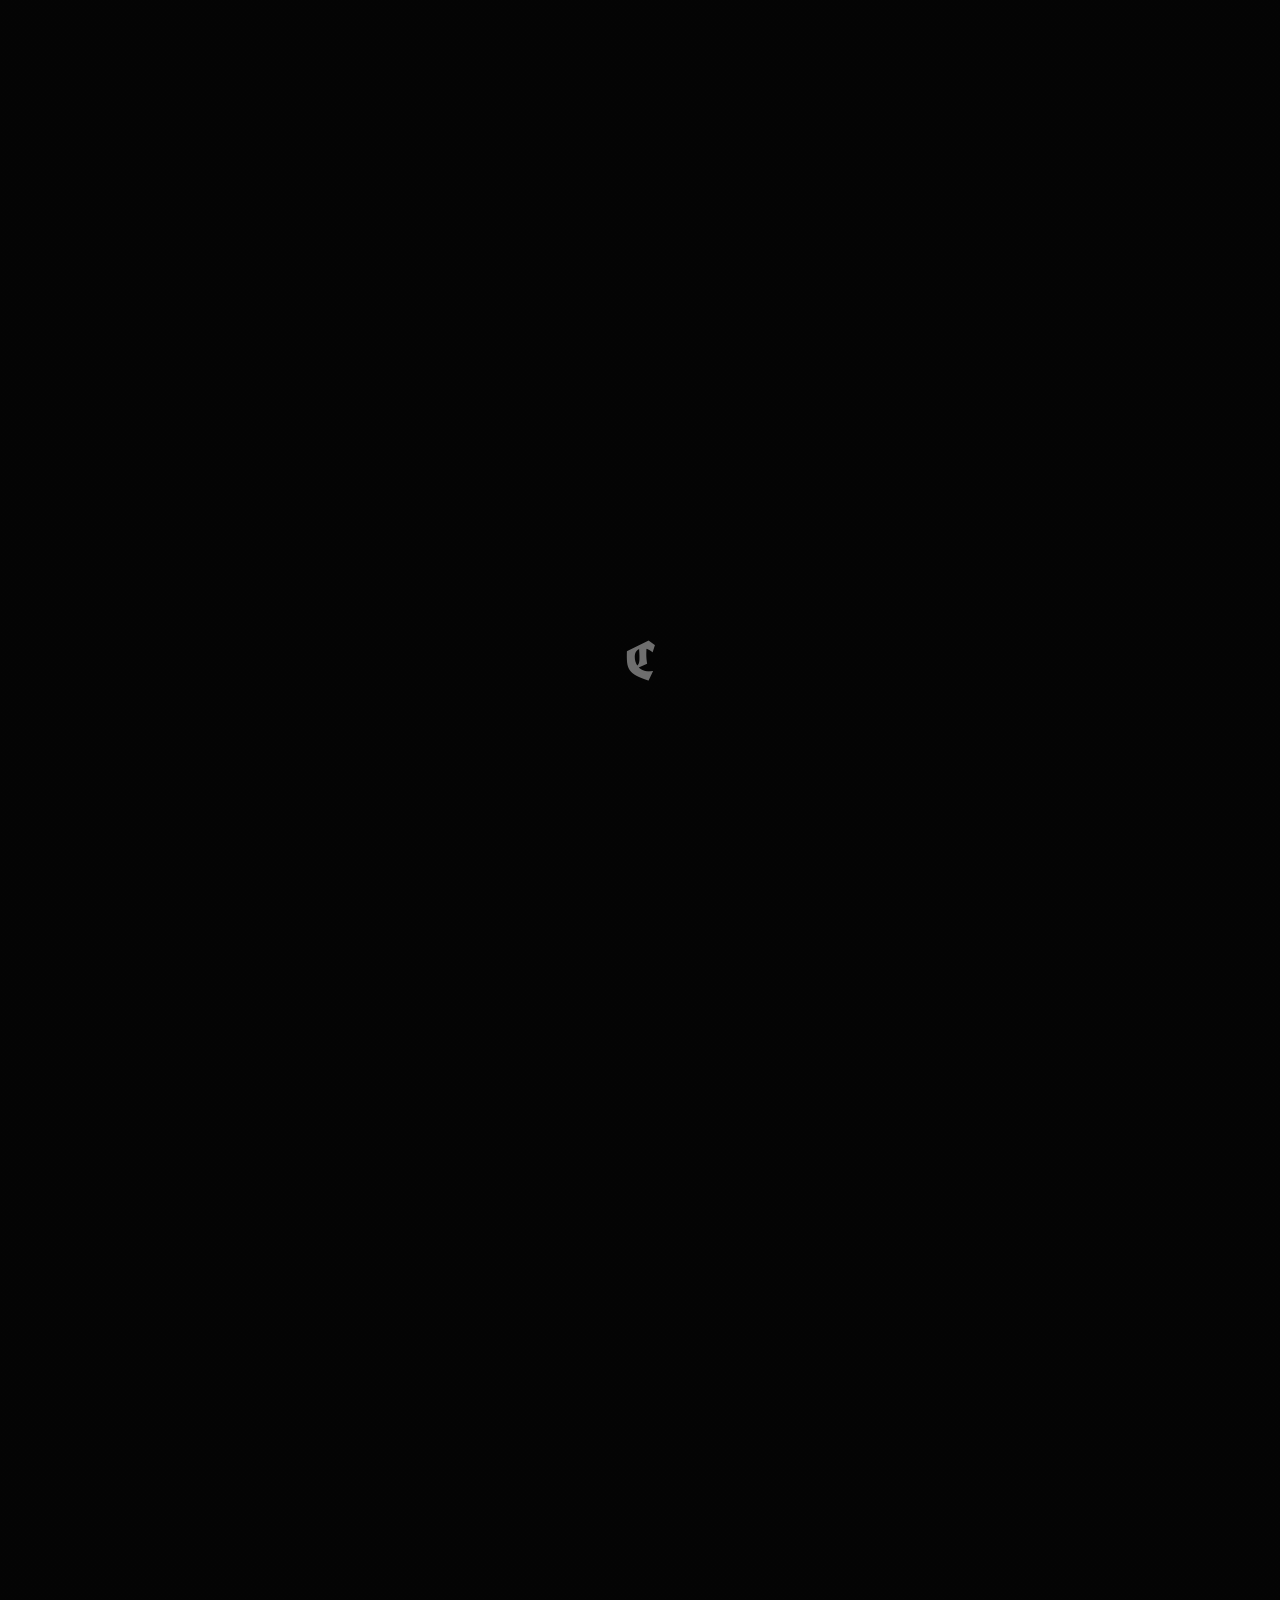
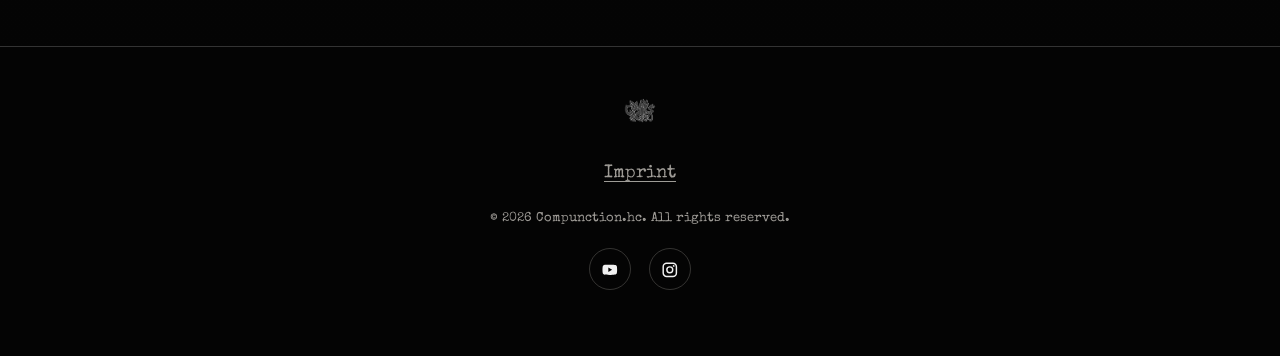
==== commit 2576993f: "Fix responsive layout across devices Co-authored-by: Copilot <223556219+Copilot@users.noreply.github" ====
--- a/index.html
+++ b/index.html
@@ -4,7 +4,7 @@
   <meta charset="UTF-8" />
   <meta name="viewport" content="width=device-width, initial-scale=1.0" />
   <title>Compunction.hc</title>
-  <link rel="stylesheet" href="css/styles.css?v=grayscale-brick-wall-3">
+  <link rel="stylesheet" href="css/styles.css?v=responsive-layout-8">
   <link rel="preconnect" href="https://fonts.googleapis.com">
   <link rel="preconnect" href="https://fonts.gstatic.com" crossorigin>
   <link href="https://fonts.googleapis.com/css2?family=Special+Elite&family=UnifrakturCook:wght@700&display=swap" rel="stylesheet">
@@ -47,7 +47,7 @@
   <main class="main">
     <section class="hero">
       <div class="wrapper-logo">
-        <img src="img/CompunctionLogo.png" alt="Compunction HC" class="logo has-animation-fade-out" />
+        <img src="img/CompunctionLogo.png" alt="Compunction HC" class="logo" />
       </div>
       <div class="hero-copy">
         <p class="hero-kicker">Hardcore from 46153 Tasikmalaya, Indonesia</p>
--- a/css/styles.css
+++ b/css/styles.css
@@ -204,16 +204,22 @@
 /*** Globals ***/
 
 html {
+    overflow-x: clip;
+
     @media ( prefers-reduced-motion: no-preference ) {
         scroll-behavior: smooth;
     }
 }
 
 body {
-    background:
-        repeating-linear-gradient(0deg, rgb(255 255 255 / 0.025) 0 1px, transparent 1px 4px),
-        radial-gradient(ellipse at 50% 25%, rgb(180 180 180 / 0.08), transparent 55%),
-        #050505;
+    background-color: #050505;
+    background-image:
+        linear-gradient(rgb(0 0 0 / 0.18), rgb(0 0 0 / 0.18)),
+        url("../img/Latar%20Belakang%20All.svg?v=site-wallpaper-2");
+    background-position: center top;
+    background-repeat: no-repeat;
+    background-size: auto, cover;
+    background-attachment: scroll, fixed;
     color: var(--color-fg);
     font-family: var(--font-body);
     font-size: clamp(1rem, 0.96rem + 0.2vw, 1.125rem);
@@ -314,10 +320,10 @@
 
     & .logo {
         flex-shrink: 0;
-        height: 2em;
+        height: clamp(2rem, 3vw, 2.75rem);
         max-width: none;
         transition: transform var(--transition-duration);
-        width: 2em;
+        width: clamp(2rem, 3vw, 2.75rem);
 
         &:hover {
             transform: translateY(-0.125em);
@@ -326,7 +332,8 @@
 }
 
 .footer {
-    background: var(--color-grey);
+    background: rgb(5 5 5 / 88%);
+    backdrop-filter: blur(0.25em);
     margin-top: 5em;
     padding: 2em 1em;
     text-align: center;
@@ -756,7 +763,7 @@
     border-bottom: 1px solid rgb(255 255 255 / 0.32);
     background:
         repeating-linear-gradient(135deg, rgb(255 255 255 / 0.025) 0 1px, transparent 1px 6px),
-        rgb(5 5 5 / 96%);
+        rgb(5 5 5 / 84%);
     padding-inline: clamp(1rem, 5vw, 4rem);
 }
 
@@ -773,15 +780,14 @@
 }
 
 .hero {
+    box-sizing: border-box;
     isolation: isolate;
     overflow: hidden;
     position: relative;
-    min-height: min(78vh, 52rem);
-    padding: clamp(3rem, 8vw, 7rem) 1.5rem;
-    background:
-        linear-gradient(rgb(0 0 0 / 0.12), rgb(0 0 0 / 0.12)),
-        url("../img/hero-lightning.svg?v=grayscale-brick-wall-3") center / cover,
-        #050505;
+    min-height: calc(100svh - var(--nav-main-height));
+    gap: clamp(1rem, 2.5vh, 1.75rem);
+    padding: clamp(2.5rem, 6vh, 5rem) clamp(1rem, 4vw, 4rem);
+    background: linear-gradient(rgb(0 0 0 / 0.08), rgb(0 0 0 / 0.08));
     border-bottom: 2px solid var(--color-accent);
 }
 
@@ -806,8 +812,9 @@
 
 .hero .wrapper-logo {
     isolation: isolate;
+    max-width: 100%;
     position: relative;
-    width: min(72vw, 29rem);
+    width: min(76vw, 32svh, 26rem);
     filter: grayscale(1) contrast(1.25) drop-shadow(0 1.5rem 2rem rgb(0 0 0 / 0.8));
 }
 
@@ -820,9 +827,11 @@
 }
 
 .hero-copy {
-    margin-top: clamp(1.25rem, 3vw, 2rem);
+    box-sizing: border-box;
+    margin-top: 0;
     max-width: 56rem;
-    padding: 1.25rem 1.5rem;
+    width: 100%;
+    padding: 1rem 1.25rem;
     background:
         repeating-linear-gradient(0deg, rgb(255 255 255 / 0.03) 0 1px, transparent 1px 4px),
         rgb(0 0 0 / 0.72);
@@ -843,7 +852,7 @@
 .hero-tagline {
     margin-top: 0.35rem;
     font-family: var(--font-heading), Georgia, serif;
-    font-size: clamp(2.4rem, 6vw, 5rem);
+    font-size: clamp(2rem, 4vw, 3.8rem);
     line-height: 1.05;
     text-shadow: 3px 3px 0 #000, 5px 5px 0 #555;
     text-transform: uppercase;
@@ -854,7 +863,7 @@
     flex-wrap: wrap;
     gap: 0.75rem;
     justify-content: center;
-    margin-top: 1.5rem;
+    margin-top: 1rem;
 }
 
 .button {
@@ -898,7 +907,7 @@
 .hero .nav-social {
     background: transparent;
     gap: 1.25rem;
-    margin-top: 1.75rem;
+    margin-top: 0;
     padding: 0;
 }
 
@@ -1310,13 +1319,31 @@
 
 @media (max-width: 40em) {
     .hero {
-        min-height: 75vh;
-        padding-inline: 1rem;
+        justify-content: flex-start;
+        min-height: calc(100svh - var(--nav-main-height));
+        padding: clamp(1rem, 3svh, 2rem) 1rem 2rem;
+    }
+
+    .hero .wrapper-logo {
+        width: min(76vw, 40svh, 25rem);
+    }
+
+    .hero-copy {
+        padding: 1rem;
     }
 
     .hero-kicker {
-        font-size: 0.62rem;
-        letter-spacing: 0.16em;
+        font-size: 0.6rem;
+        letter-spacing: 0.12em;
+    }
+
+    .hero-tagline {
+        font-size: clamp(1.9rem, 8vw, 2.5rem);
+    }
+
+    .button {
+        font-size: 0.72rem;
+        padding: 0.7rem 0.75rem;
     }
 
     .section.is-centered {
@@ -1325,6 +1352,13 @@
 
     .member-list {
         gap: 0.75rem;
+    }
+
+    .member-list > .member:last-child {
+        box-sizing: border-box;
+        grid-column: 1 / -1;
+        justify-self: center;
+        width: calc(50% - 0.375rem);
     }
 
     .member {
@@ -1353,6 +1387,53 @@
 
     .container-audio {
         min-height: 0;
+    }
+}
+
+@media (max-width: 40em) and (max-height: 48rem) {
+    .hero {
+        gap: 0.75rem;
+        padding-block: 1rem;
+    }
+
+    .hero .wrapper-logo {
+        width: min(72vw, 34svh, 22rem);
+    }
+
+    .hero-copy {
+        padding: 0.75rem;
+    }
+
+    .hero-tagline {
+        font-size: clamp(1.75rem, 7.5vw, 2.25rem);
+    }
+
+    .hero-actions {
+        gap: 0.5rem;
+        margin-top: 0.75rem;
+    }
+
+    .button {
+        font-size: 0.68rem;
+        padding: 0.6rem 0.65rem;
+    }
+
+    .hero .nav-social a {
+        height: 2.5rem;
+        width: 2.5rem;
+    }
+}
+
+@media (min-width: 40.01em) and (max-width: 56em) {
+    .member-list {
+        display: flex;
+        flex-wrap: wrap;
+        justify-content: center;
+    }
+
+    .member {
+        box-sizing: border-box;
+        flex: 0 1 calc((100% - 2rem) / 3);
     }
 }
 
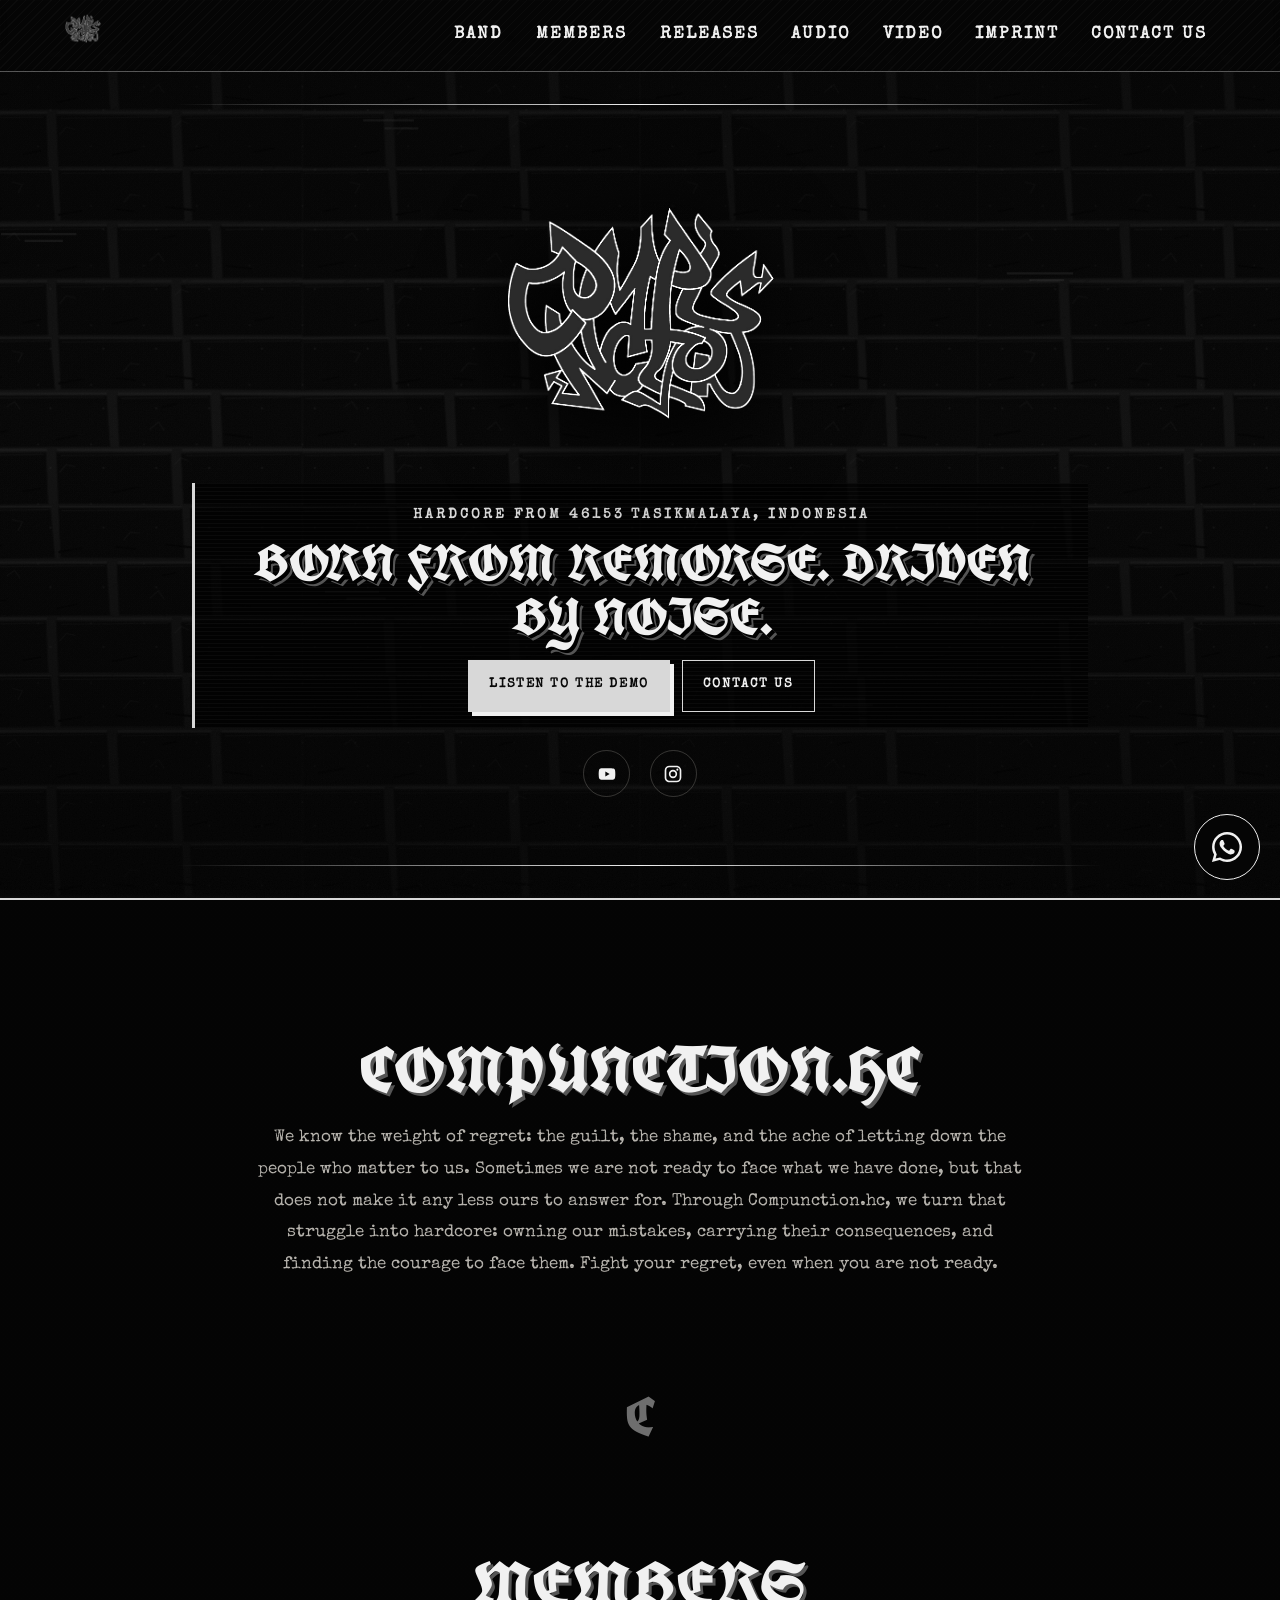
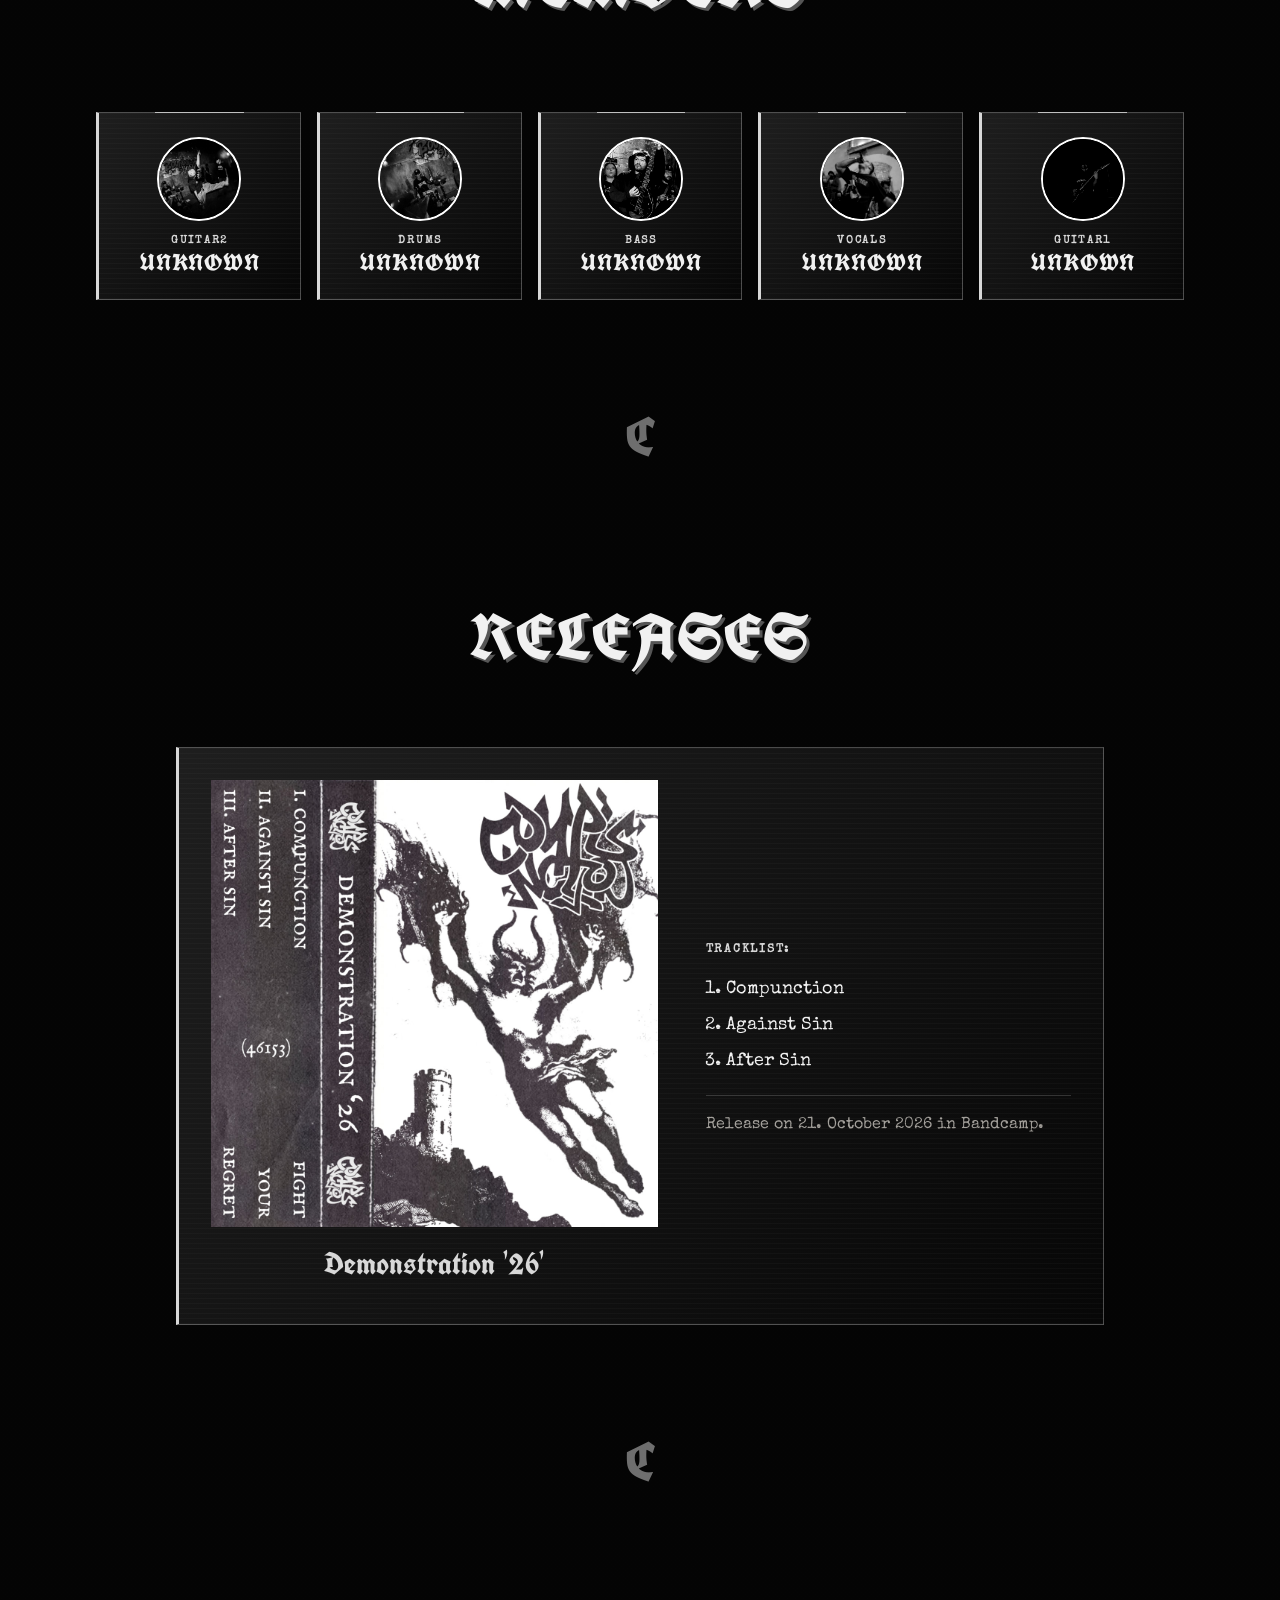
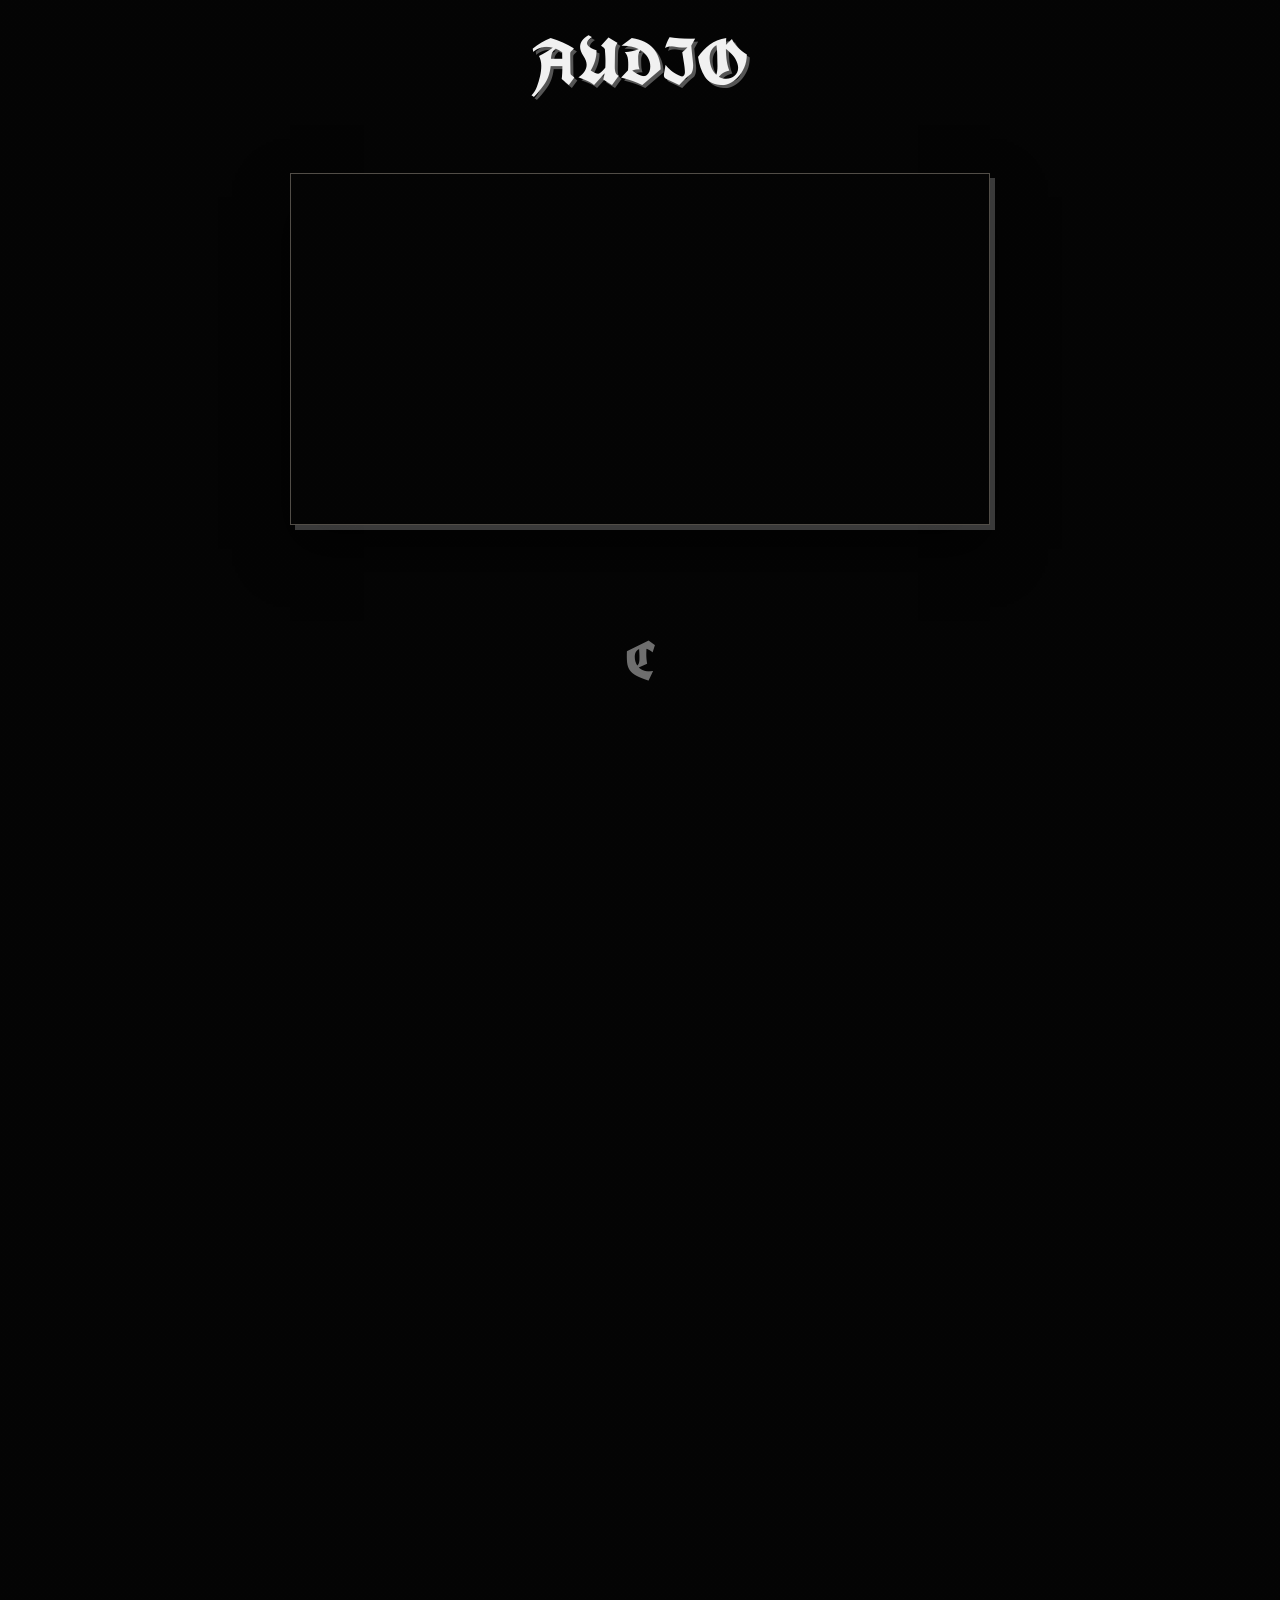
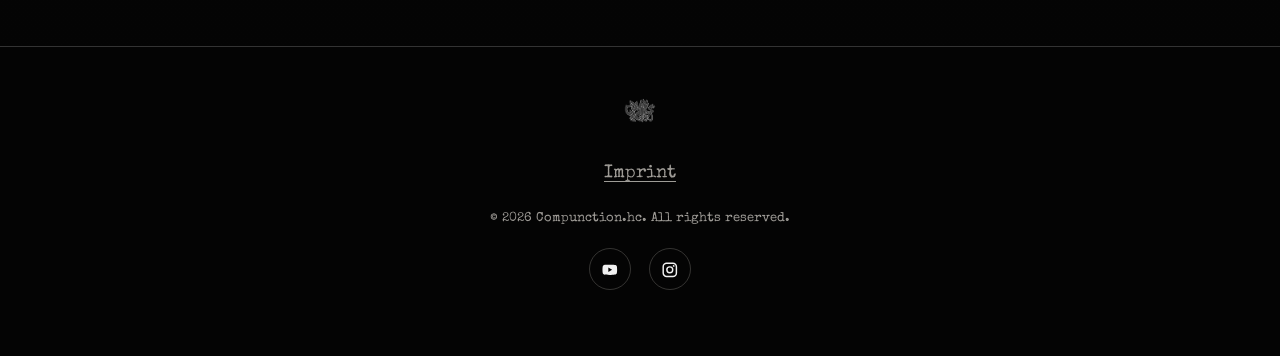
==== commit fc650fa9: "Fix mobile menu toggle and refresh stylesheet cache Co-authored-by: Copilot <223556219+Copilot@users" ====
--- a/index.html
+++ b/index.html
@@ -4,7 +4,7 @@
   <meta charset="UTF-8" />
   <meta name="viewport" content="width=device-width, initial-scale=1.0" />
   <title>Compunction.hc</title>
-  <link rel="stylesheet" href="css/styles.css?v=responsive-layout-8">
+  <link rel="stylesheet" href="css/styles.css?v=responsive-layout-9">
   <link rel="preconnect" href="https://fonts.googleapis.com">
   <link rel="preconnect" href="https://fonts.gstatic.com" crossorigin>
   <link href="https://fonts.googleapis.com/css2?family=Special+Elite&family=UnifrakturCook:wght@700&display=swap" rel="stylesheet">
@@ -28,7 +28,7 @@
       <img src="img/CompunctionLogo.png" alt="Compunction HC" class="logo" />
     </a>
     <div class="wrapper-nav-main">
-      <button class="button-nav-main" aria-label="Toggle Menu">
+      <button class="button-nav-main" type="button" aria-label="Toggle Menu" aria-expanded="false">
         <svg class="icon-svg icon-menu" viewBox="0 0 24 24" height="24" width="24"><path d="M3,6H21V8H3V6M3,11H21V13H3V11M3,16H21V18H3V16Z" /></svg>
         <svg class="icon-svg icon-close" viewBox="0 0 24 24" height="24" width="24"><path d="M19,6.41L17.59,5L12,10.59L6.41,5L5,6.41L10.59,12L5,17.59L6.41,19L12,13.41L17.59,19L19,17.59L13.41,12L19,6.41Z" /></svg>
       </button>
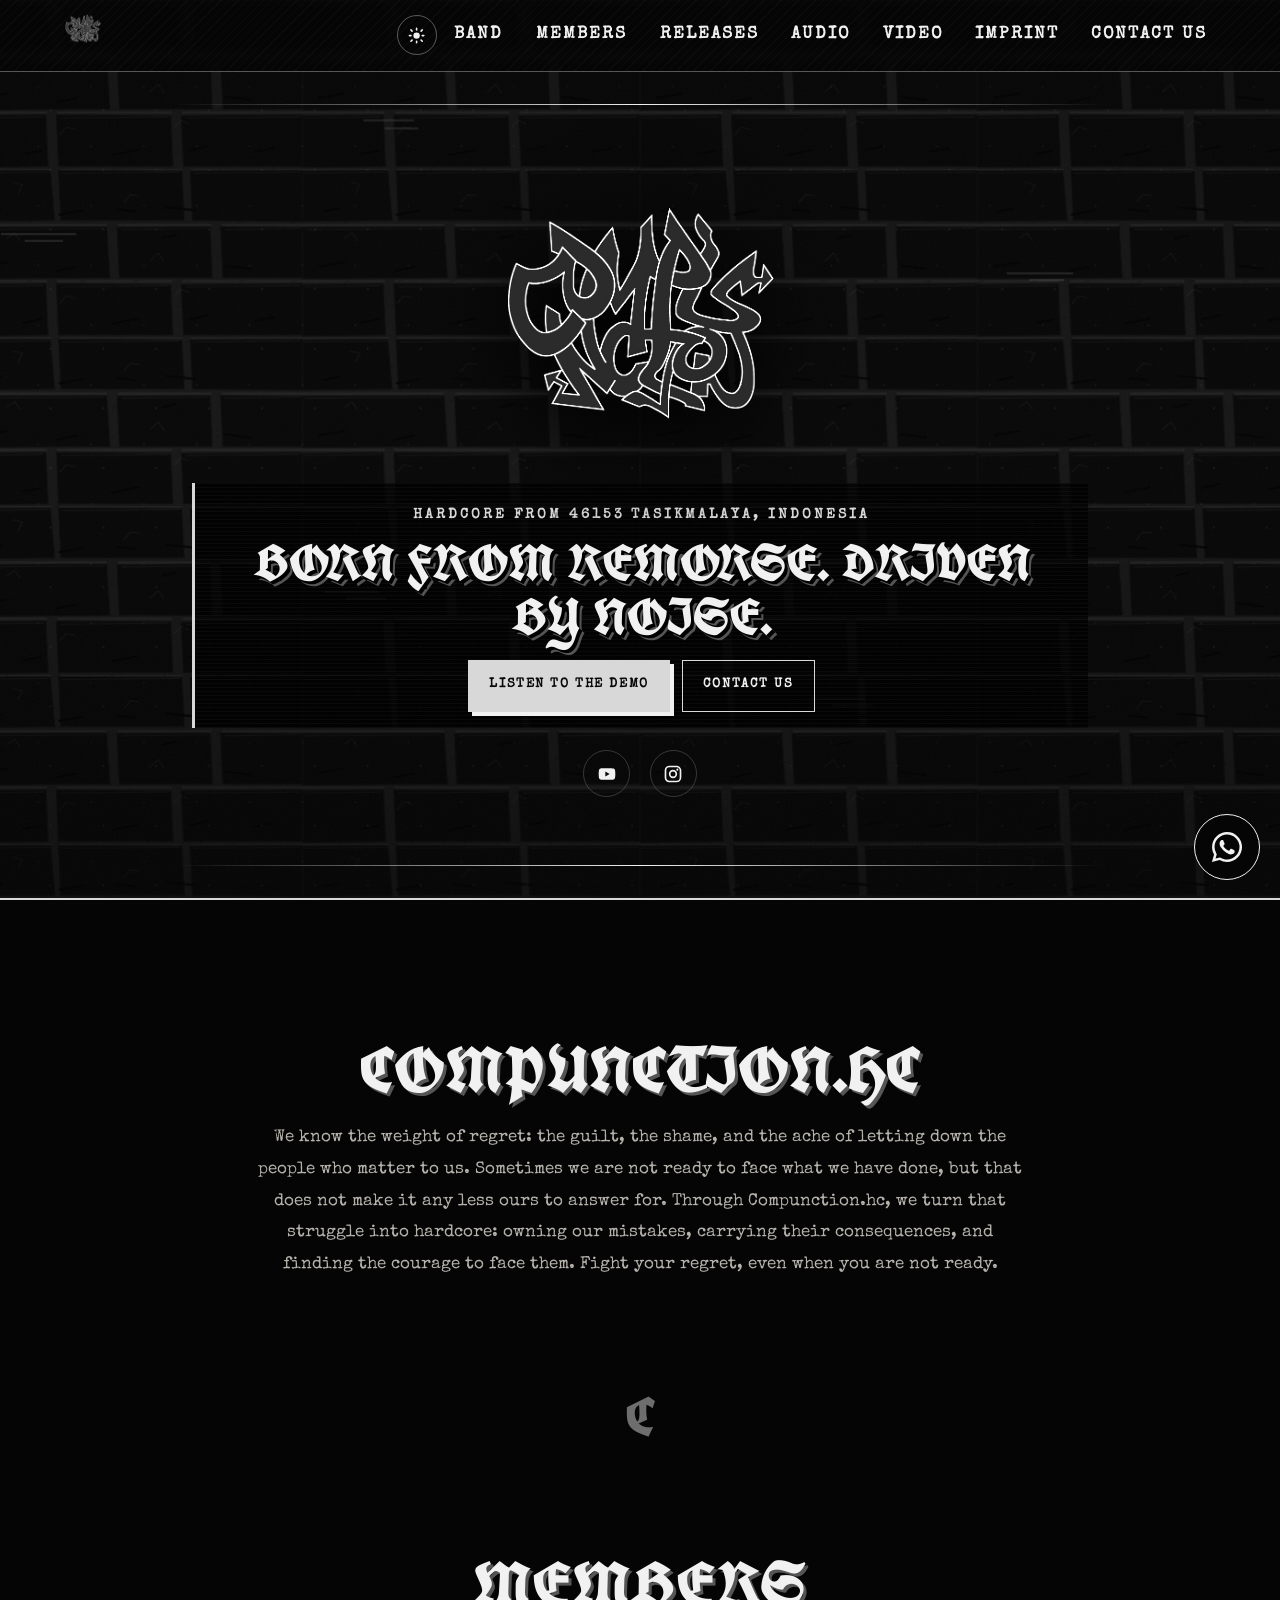
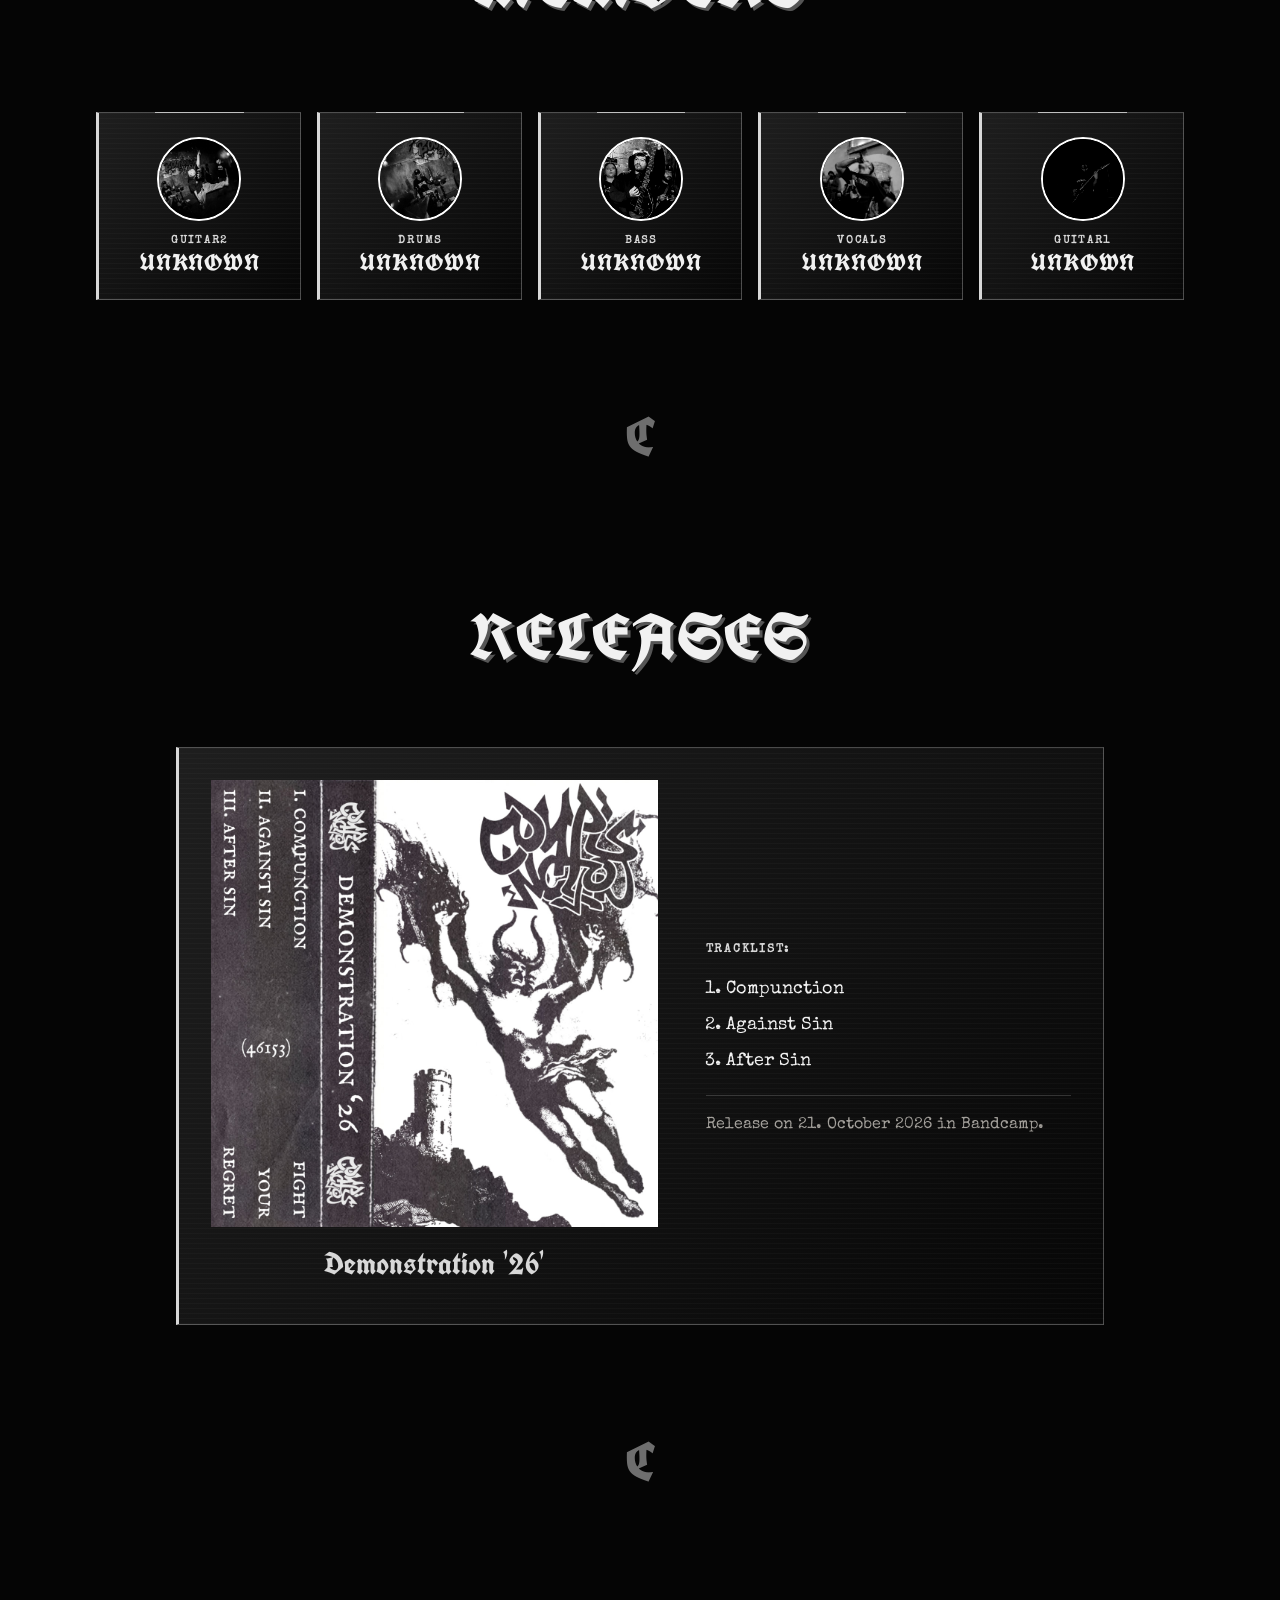
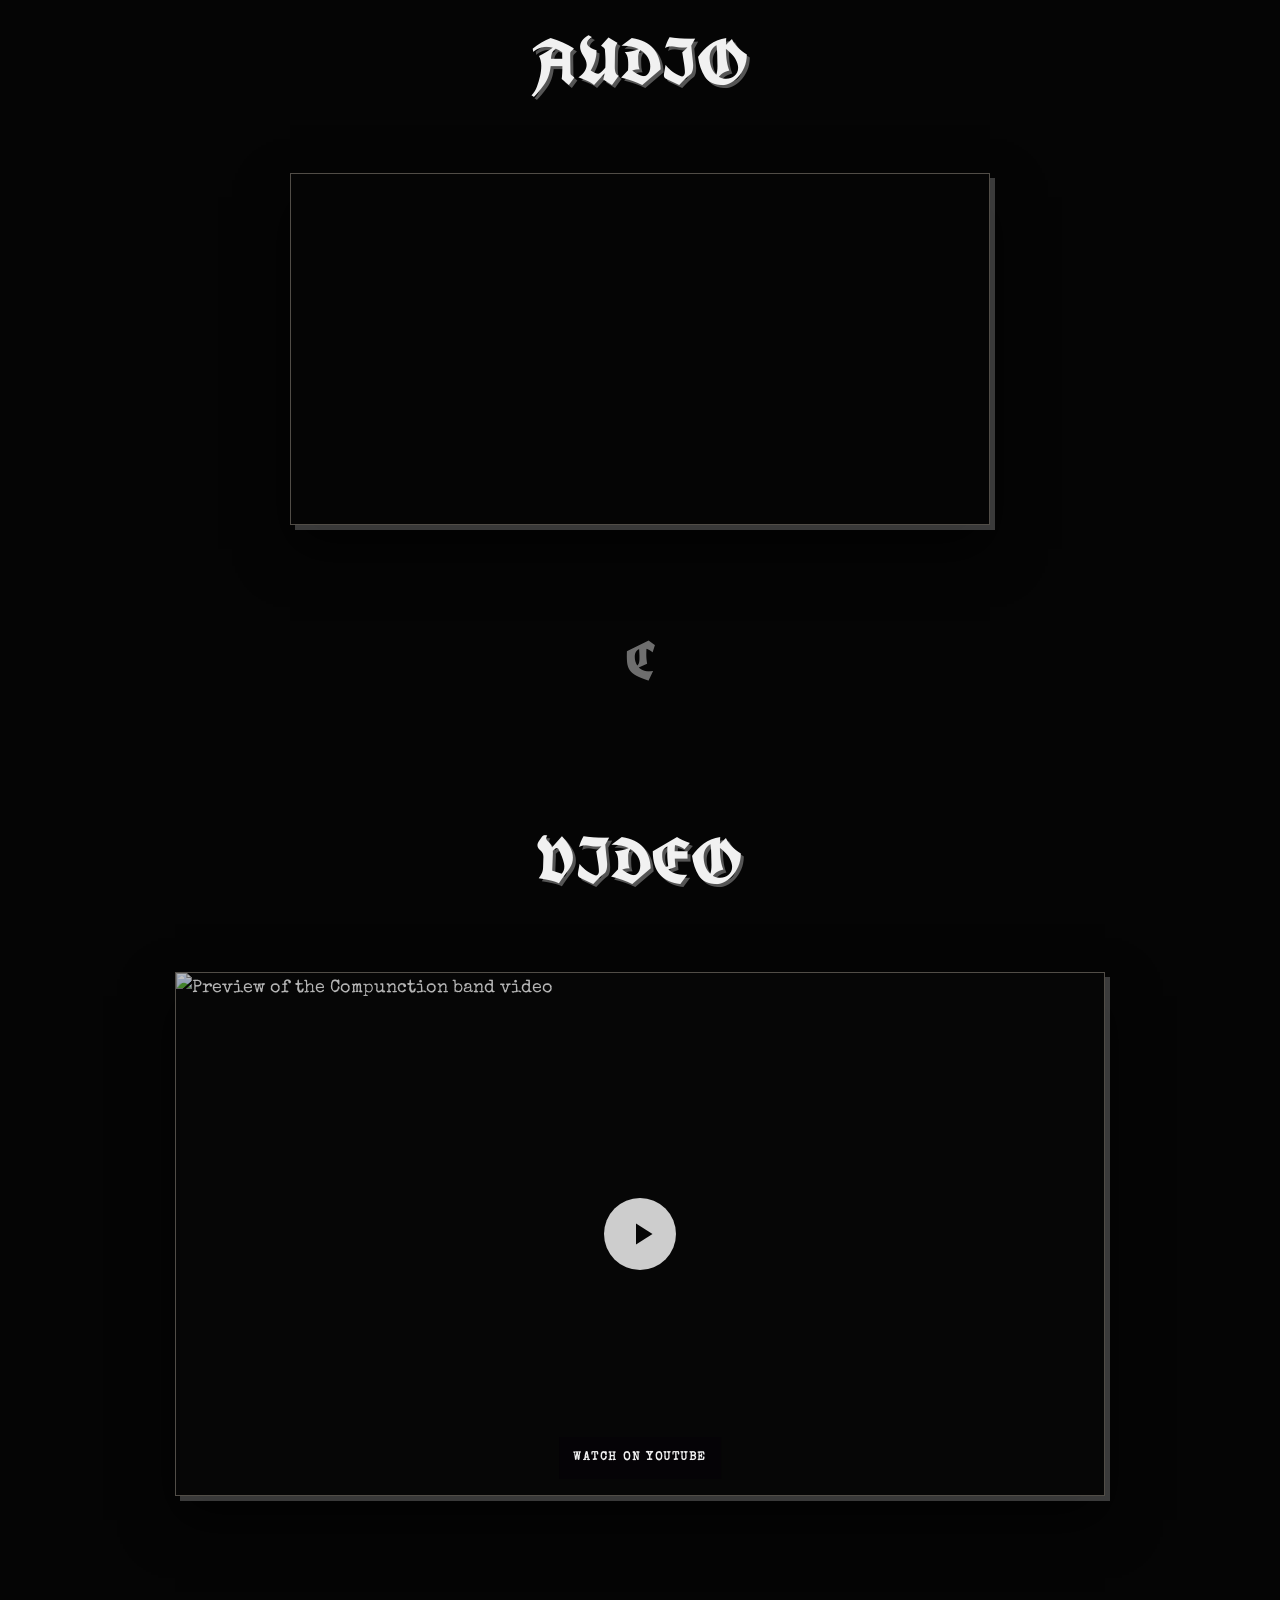
==== commit c853a1a4: "Add light and dark theme toggle Co-authored-by: Copilot <223556219+Copilot@users.noreply.github.com>" ====
--- a/index.html
+++ b/index.html
@@ -4,7 +4,12 @@
   <meta charset="UTF-8" />
   <meta name="viewport" content="width=device-width, initial-scale=1.0" />
   <title>Compunction.hc</title>
-  <link rel="stylesheet" href="css/styles.css?v=responsive-layout-9">
+  <script>
+    if (localStorage.getItem('compunction-theme') === 'light') {
+      document.documentElement.dataset.theme = 'light';
+    }
+  </script>
+  <link rel="stylesheet" href="css/styles.css?v=light-dark-theme-3">
   <link rel="preconnect" href="https://fonts.googleapis.com">
   <link rel="preconnect" href="https://fonts.gstatic.com" crossorigin>
   <link href="https://fonts.googleapis.com/css2?family=Special+Elite&family=UnifrakturCook:wght@700&display=swap" rel="stylesheet">
@@ -28,6 +33,10 @@
       <img src="img/CompunctionLogo.png" alt="Compunction HC" class="logo" />
     </a>
     <div class="wrapper-nav-main">
+      <button class="button-theme-toggle" type="button" aria-label="Switch to light mode" title="Switch to light mode">
+        <svg class="icon-theme-light" viewBox="0 0 24 24" aria-hidden="true"><path d="M12 8a4 4 0 1 0 0 8 4 4 0 0 0 0-8Zm0-6a1 1 0 0 1 1 1v2a1 1 0 1 1-2 0V3a1 1 0 0 1 1-1Zm0 16a1 1 0 0 1 1 1v2a1 1 0 1 1-2 0v-2a1 1 0 0 1 1-1ZM4.22 4.22a1 1 0 0 1 1.42 0l1.41 1.41a1 1 0 0 1-1.42 1.42L4.22 5.64a1 1 0 0 1 0-1.42Zm12.73 12.73a1 1 0 0 1 1.42 0l1.41 1.41a1 1 0 0 1-1.42 1.42l-1.41-1.41a1 1 0 0 1 0-1.42ZM2 12a1 1 0 0 1 1-1h2a1 1 0 1 1 0 2H3a1 1 0 0 1-1-1Zm16 0a1 1 0 0 1 1-1h2a1 1 0 1 1 0 2h-2a1 1 0 0 1-1-1ZM4.22 19.78a1 1 0 0 1 0-1.42l1.41-1.41a1 1 0 0 1 1.42 1.42l-1.41 1.41a1 1 0 0 1-1.42 0Zm12.73-12.73a1 1 0 0 1 0-1.42l1.41-1.41a1 1 0 0 1 1.42 1.42l-1.41 1.41a1 1 0 0 1-1.42 0Z"/></svg>
+        <svg class="icon-theme-dark" viewBox="0 0 24 24" aria-hidden="true"><path d="M20.2 15.7A8.5 8.5 0 0 1 8.3 3.8 8.5 8.5 0 1 0 20.2 15.7Z"/></svg>
+      </button>
       <button class="button-nav-main" type="button" aria-label="Toggle Menu" aria-expanded="false">
         <svg class="icon-svg icon-menu" viewBox="0 0 24 24" height="24" width="24"><path d="M3,6H21V8H3V6M3,11H21V13H3V11M3,16H21V18H3V16Z" /></svg>
         <svg class="icon-svg icon-close" viewBox="0 0 24 24" height="24" width="24"><path d="M19,6.41L17.59,5L12,10.59L6.41,5L5,6.41L10.59,12L5,17.59L6.41,19L12,13.41L17.59,19L19,17.59L13.41,12L19,6.41Z" /></svg>
@@ -237,6 +246,6 @@
     </svg>
   </a>
 
-  <script src="js/scripts.js?v=member-photo-viewer-1"></script>
+  <script src="js/scripts.js?v=light-dark-theme-1"></script>
 </body>
 </html>
--- a/css/styles.css
+++ b/css/styles.css
@@ -6,6 +6,7 @@
     --color-bg: #050505;
     --transition-duration: 0.2s;
     --color-fg: #f1f1f1;
+    --color-on-accent: #080808;
 
     --color-grey: #101010;
     --color-grey-alpha-80: rgb(from var(--color-grey) r g b / 0.8);
@@ -14,6 +15,20 @@
     --nav-main-height: calc(var(--nav-main-item-height) + calc(var(--spacing)*4));
     --nav-main-item-height: 2em;
     --nav-main-width: 70vw;
+}
+
+:root[data-theme="light"] {
+    --color-accent: #29251f;
+    --color-bg: #f3f0e9;
+    --color-fg: #24211d;
+    --color-grey: #ded9d0;
+    --color-on-accent: #fff;
+    --color-grey-alpha-80: rgb(from var(--color-grey) r g b / 0.88);
+    color-scheme: light;
+}
+
+:root[data-theme="dark"] {
+    color-scheme: dark;
 }
 
 /*** Reset/Normalize ***/
@@ -212,18 +227,27 @@
 }
 
 body {
-    background-color: #050505;
-    background-image:
-        linear-gradient(rgb(0 0 0 / 0.18), rgb(0 0 0 / 0.18)),
-        url("../img/Latar%20Belakang%20All.svg?v=site-wallpaper-2");
-    background-position: center top;
-    background-repeat: no-repeat;
-    background-size: auto, cover;
-    background-attachment: scroll, fixed;
+    isolation: isolate;
+    position: relative;
+    background-color: var(--color-bg);
     color: var(--color-fg);
     font-family: var(--font-body);
     font-size: clamp(1rem, 0.96rem + 0.2vw, 1.125rem);
     line-height: 1.75;
+}
+
+body::before {
+    background-image:
+        linear-gradient(rgb(0 0 0 / 0.06), rgb(0 0 0 / 0.06)),
+        url("../img/Latar%20Belakang%20All.svg?v=wallpaper-3");
+    background-position: center top;
+    background-repeat: no-repeat;
+    background-size: auto, cover;
+    content: "";
+    inset: 0;
+    pointer-events: none;
+    position: fixed;
+    z-index: -1;
 }
 
 .logo {
@@ -311,7 +335,6 @@
     gap: 1em;
     justify-content: space-between;
     min-height: var(--nav-main-height);
-    overflow-x: clip;
     padding: var(--spacing) 2em;
     position: sticky;
     top: 0;
@@ -415,6 +438,38 @@
 .wrapper-nav-main {
     align-items: center;
     display: flex;
+    gap: var(--spacing);
+}
+
+.button-theme-toggle {
+    align-items: center;
+    background: transparent;
+    border: 1px solid rgb(from var(--color-fg) r g b / 0.35);
+    border-radius: 50%;
+    color: var(--color-fg);
+    display: flex;
+    flex: 0 0 2.5rem;
+    height: 2.5rem;
+    justify-content: center;
+    padding: 0.55rem;
+    transition: background var(--transition-duration), color var(--transition-duration), border-color var(--transition-duration);
+    width: 2.5rem;
+}
+
+.button-theme-toggle:hover {
+    background: rgb(from var(--color-fg) r g b / 0.1);
+    border-color: var(--color-accent);
+}
+
+.button-theme-toggle svg {
+    fill: currentColor;
+    height: 1.2rem;
+    width: 1.2rem;
+}
+
+:root:not([data-theme="light"]) .icon-theme-dark,
+:root[data-theme="light"] .icon-theme-light {
+    display: none;
 }
 
 .nav-main {
@@ -684,6 +739,7 @@
 @media (max-width: 64em) {
     .header {
         padding-right: 1em;
+        z-index: 20;
     }
 
     .nav-main {
@@ -702,6 +758,7 @@
         top: 0;
         transform: translateX(100%);
         transition: var(--transition-duration);
+        z-index: 2;
 
         & a {
             text-align: right;
@@ -730,7 +787,8 @@
         color: var(--color-fg);
         display: flex;
         padding: var(--spacing);
-        z-index: 10;
+        position: relative;
+        z-index: 3;
 
         &:hover .icon-svg {
             color: var(--color-accent);
@@ -886,7 +944,7 @@
 .button-primary {
     background: var(--color-accent);
     box-shadow: 4px 4px 0 var(--color-fg);
-    color: #080808;
+    color: var(--color-on-accent);
 }
 
 .button-primary:hover {
@@ -1472,6 +1530,77 @@
     width: 2.25rem;
 }
 
+:root[data-theme="light"] body::before {
+    background-image:
+        linear-gradient(rgb(243 240 233 / 0.94), rgb(243 240 233 / 0.94)),
+        url("../img/Latar%20Belakang%20All.svg?v=wallpaper-3");
+    background-blend-mode: normal;
+}
+
+:root[data-theme="light"] .header {
+    border-bottom-color: rgb(36 33 29 / 0.2);
+    background:
+        repeating-linear-gradient(135deg, rgb(36 33 29 / 0.035) 0 1px, transparent 1px 6px),
+        rgb(243 240 233 / 92%);
+}
+
+:root[data-theme="light"] .footer {
+    background: rgb(243 240 233 / 92%);
+}
+
+:root[data-theme="light"] .hero-copy {
+    background:
+        repeating-linear-gradient(0deg, rgb(36 33 29 / 0.035) 0 1px, transparent 0 4px),
+        rgb(250 248 243 / 94%);
+}
+
+:root[data-theme="light"] .hero-tagline {
+    text-shadow: 2px 2px 0 #fff, 4px 4px 0 #b8b1a6;
+}
+
+:root[data-theme="light"] .headline-primary,
+:root[data-theme="light"] .headline-secondary {
+    text-shadow: 2px 2px 0 #fff, 3px 3px 0 #c7c0b5;
+}
+
+:root[data-theme="light"] .member,
+:root[data-theme="light"] .box-release {
+    background:
+        repeating-linear-gradient(0deg, rgb(36 33 29 / 0.035) 0 1px, transparent 1px 5px),
+        linear-gradient(135deg, rgb(255 255 255 / 0.94), rgb(229 224 215 / 0.96));
+    border-color: rgb(36 33 29 / 0.2);
+}
+
+:root[data-theme="light"] .member:hover {
+    border-color: var(--color-accent);
+}
+
+:root[data-theme="light"] .member-photo-dialog,
+:root[data-theme="light"] .member-photo-close {
+    background: #f3f0e9;
+    color: var(--color-fg);
+}
+
+:root[data-theme="light"] .member-photo-dialog::backdrop {
+    background: rgb(36 33 29 / 0.55);
+}
+
+:root[data-theme="light"] .section.is-centered p,
+:root[data-theme="light"] .box-release-info p,
+:root[data-theme="light"] .nav-footer a,
+:root[data-theme="light"] .footer-meta {
+    color: rgb(36 33 29 / 0.78);
+}
+
+:root[data-theme="light"] .hero .nav-social a,
+:root[data-theme="light"] .nav-footer-social a {
+    border-color: rgb(36 33 29 / 0.42);
+}
+
+:root[data-theme="light"] .whatsapp-float {
+    border-color: var(--color-fg);
+}
+
 @media (max-width: 40em) {
     .whatsapp-float {
         bottom: 1rem;
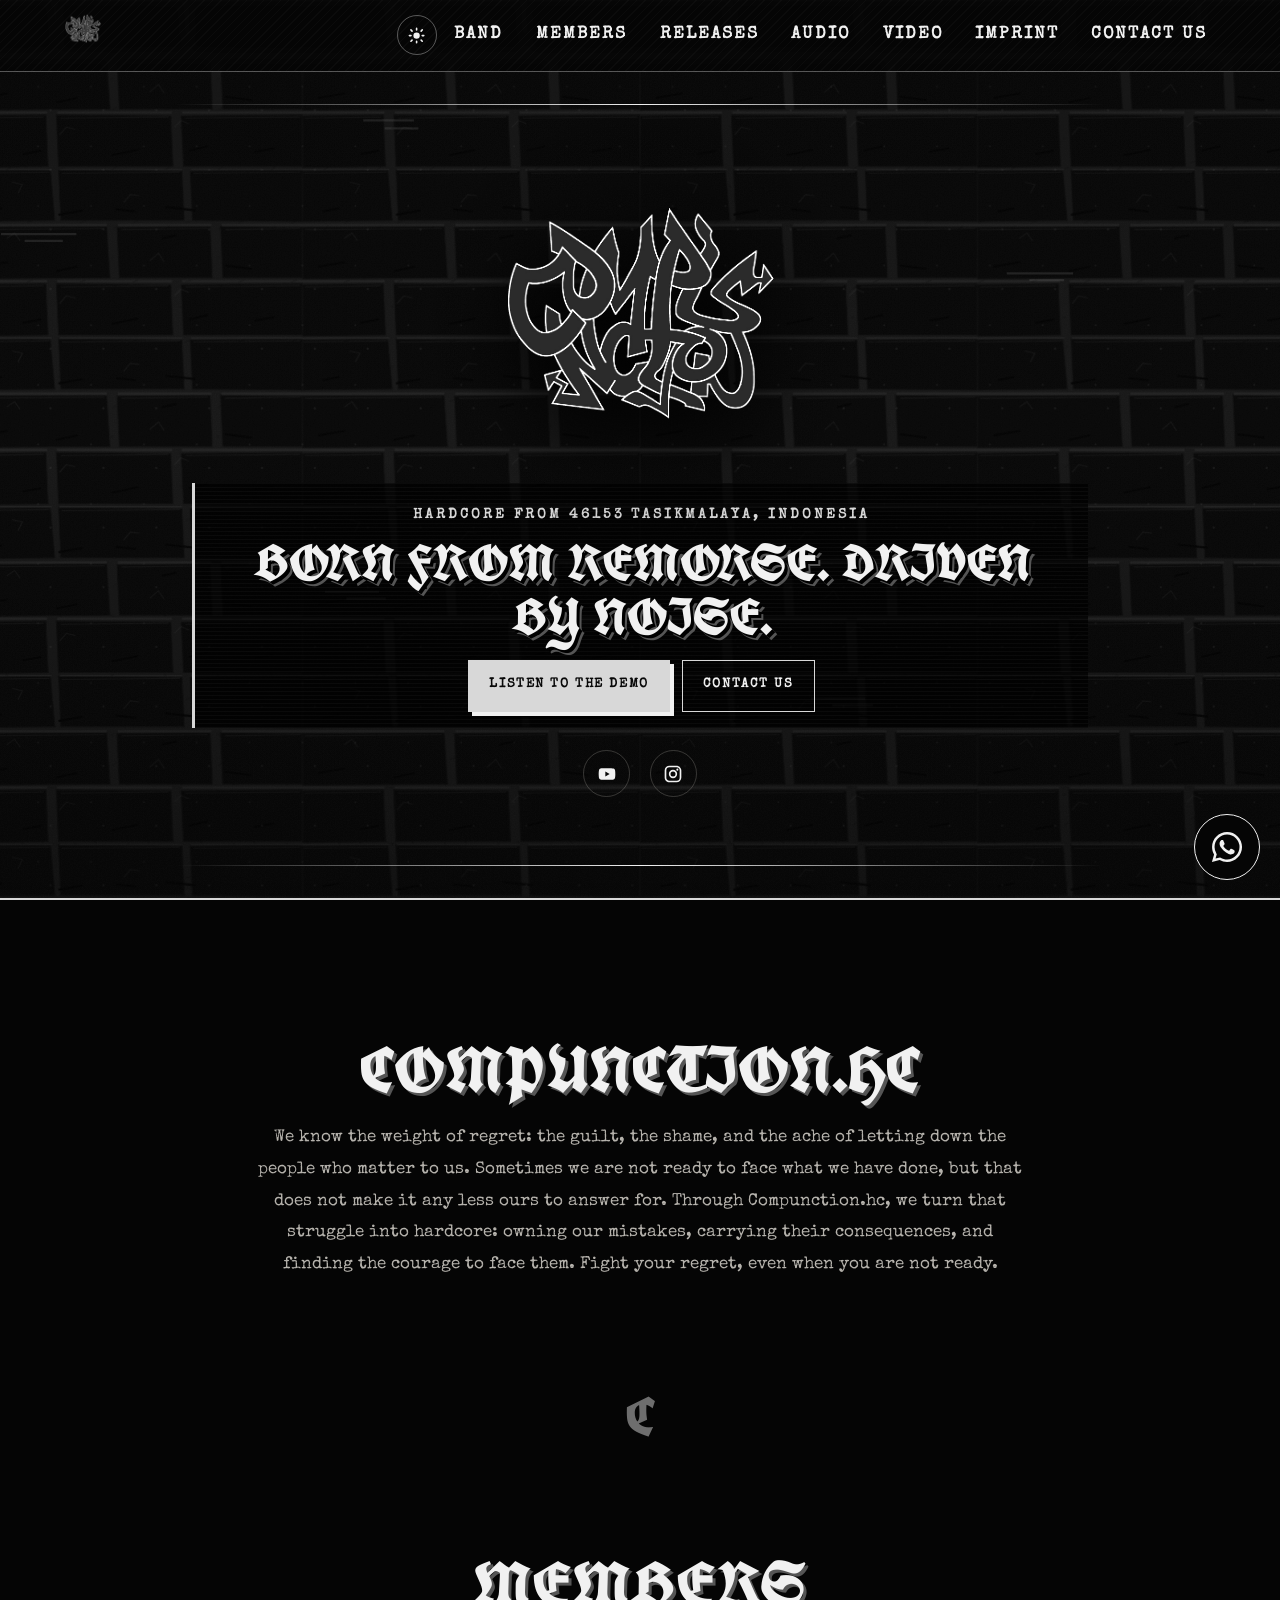
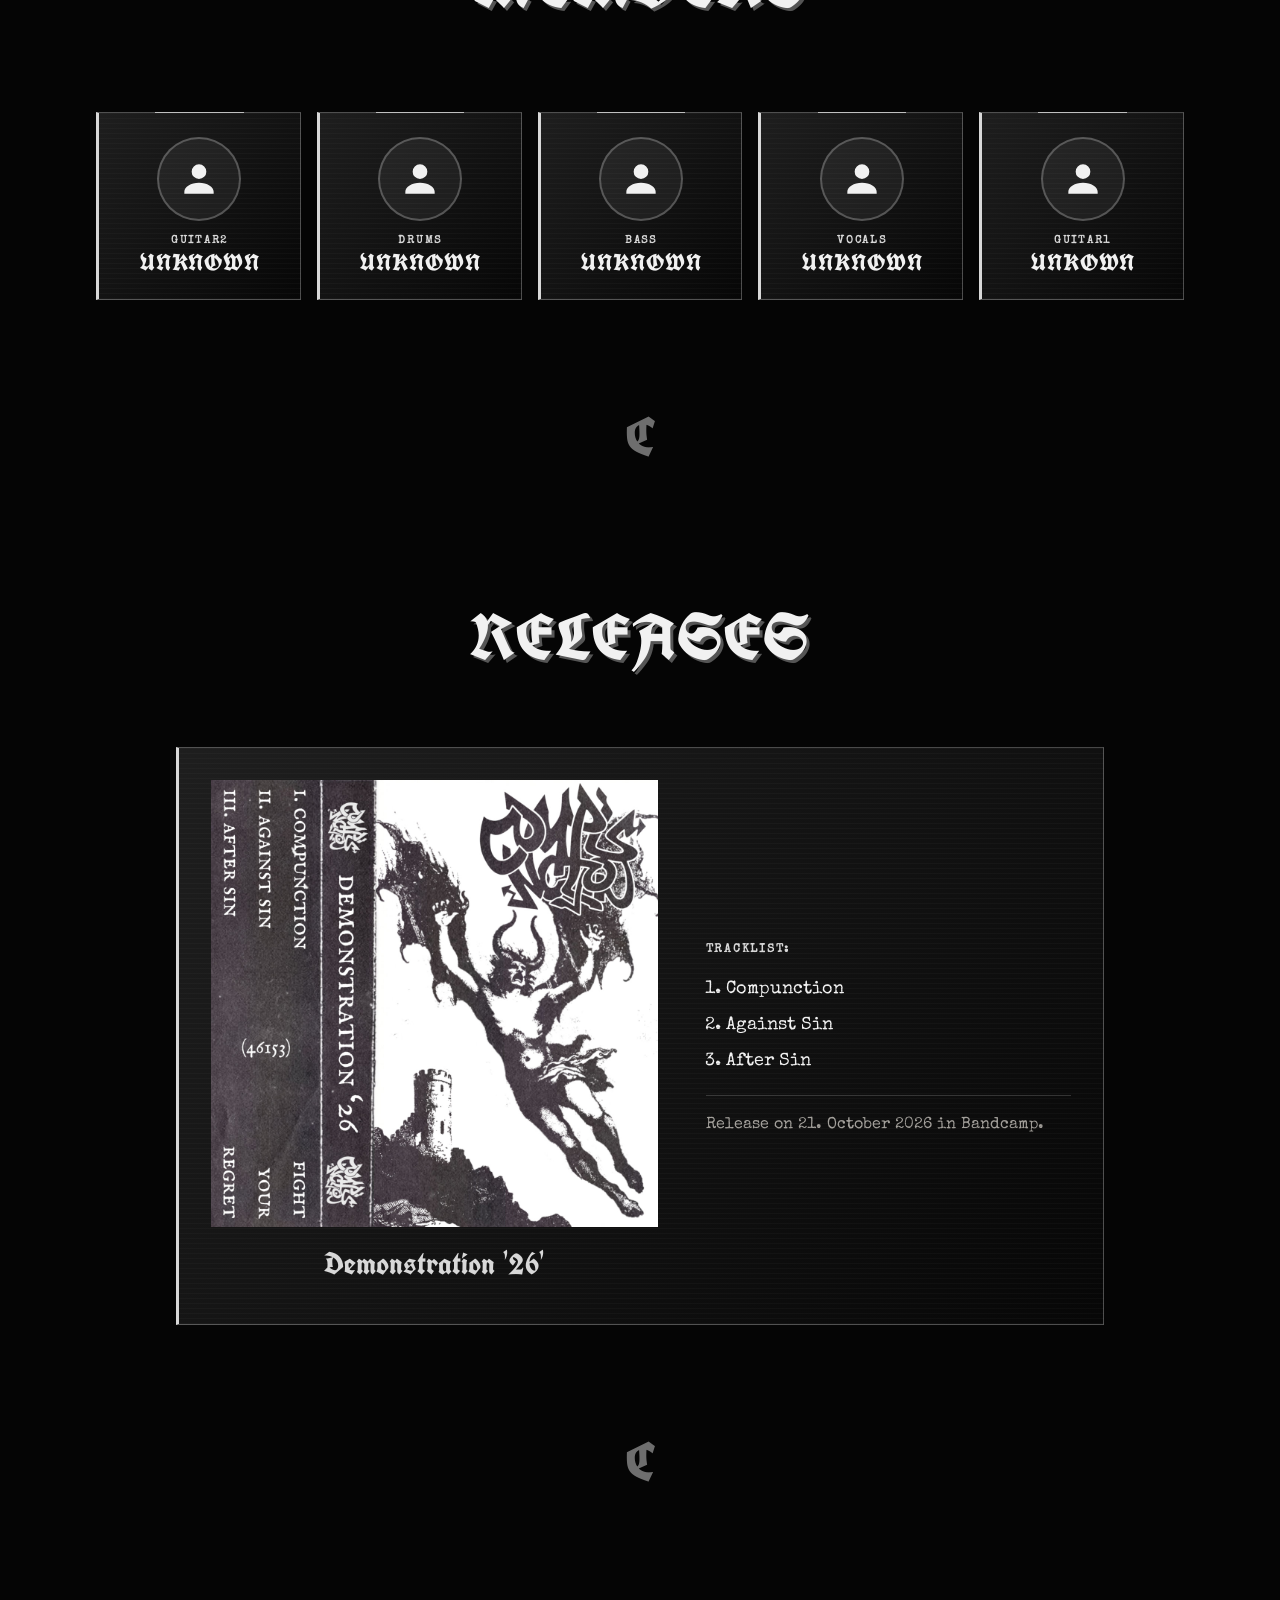
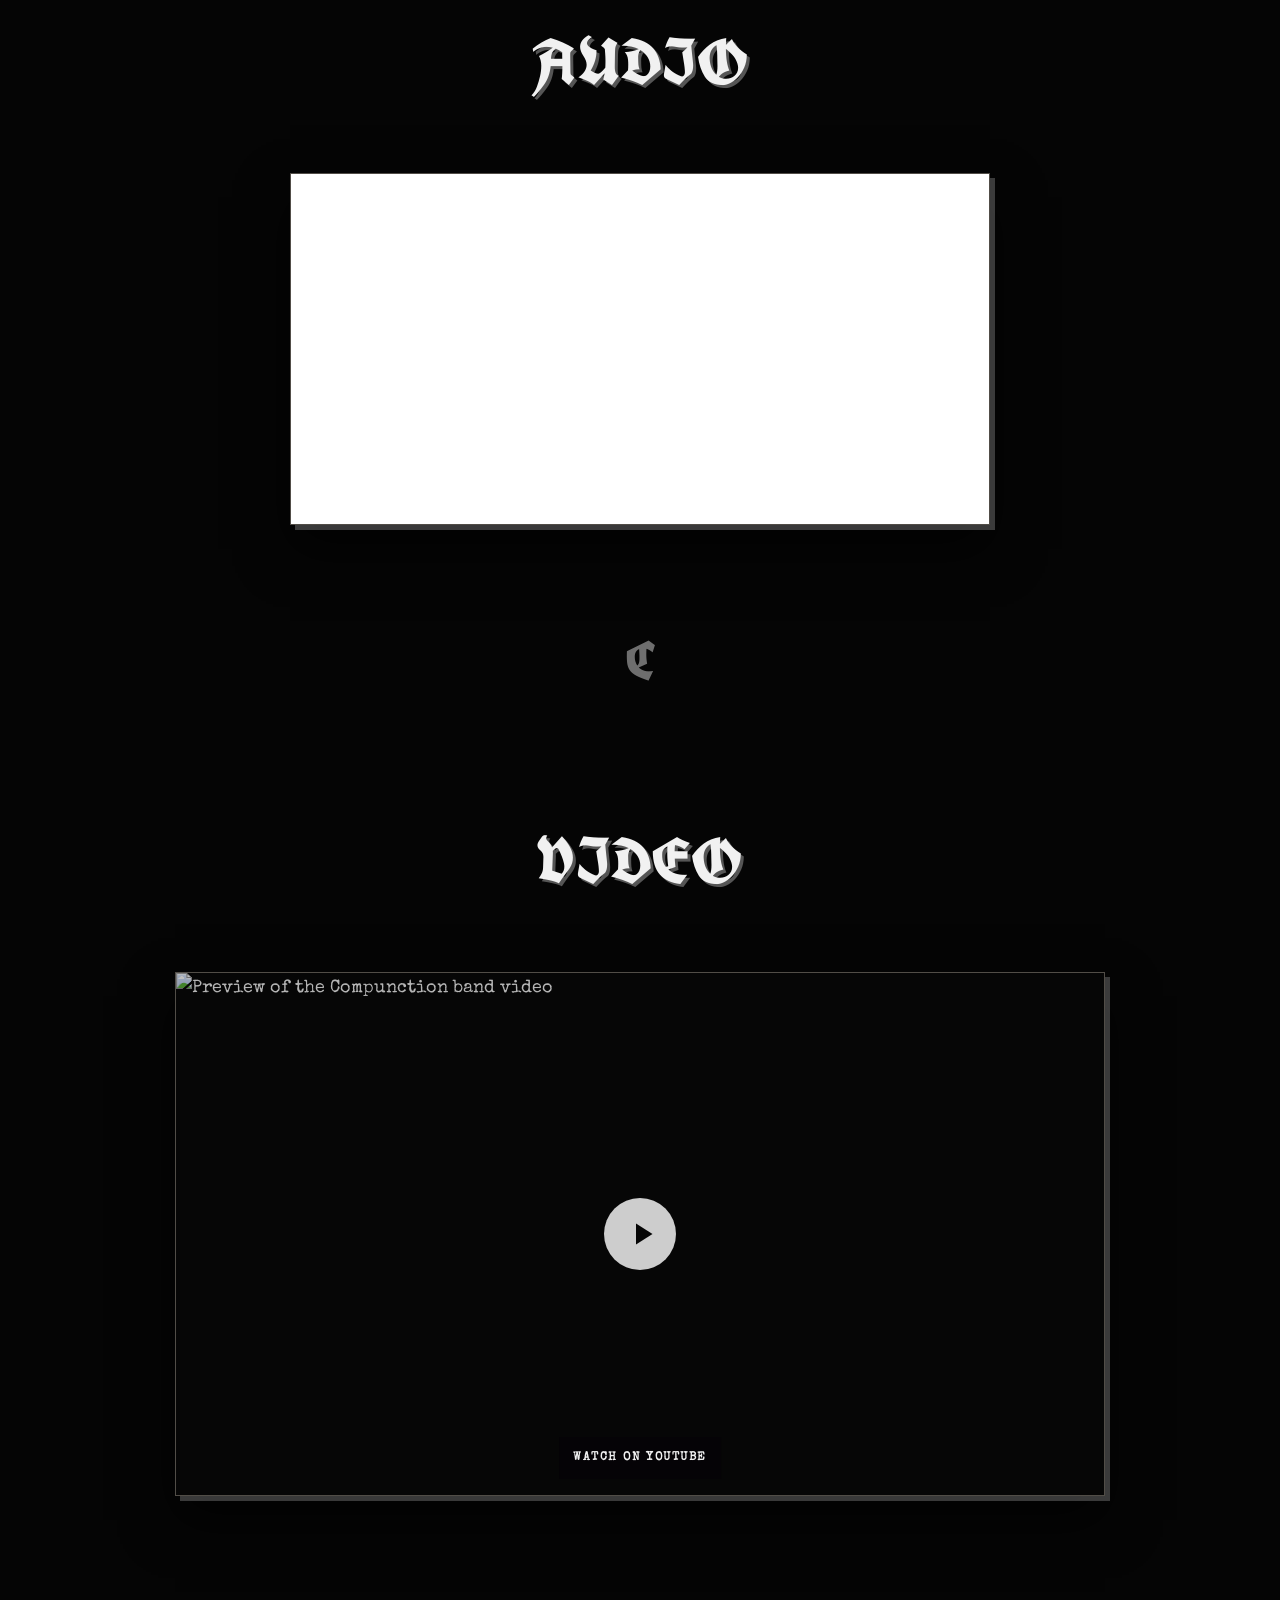
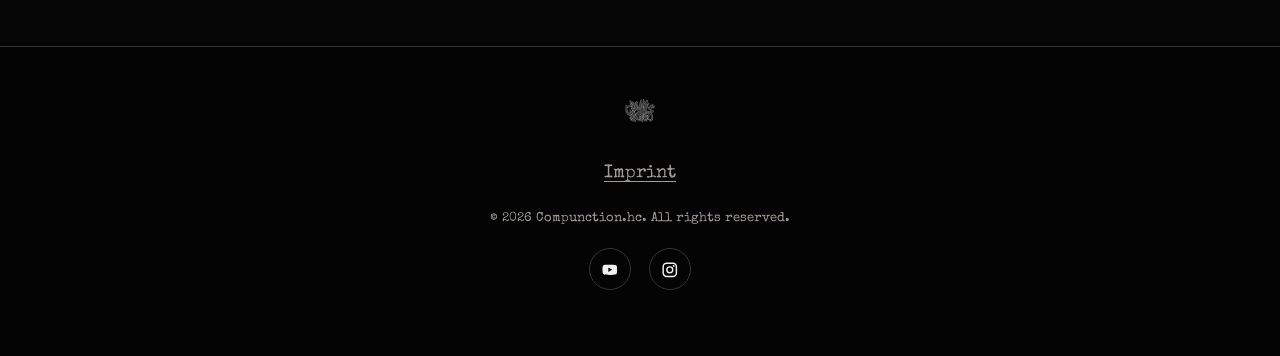
==== commit f2dbc6a1: "Replace member photos with avatar icons Co-authored-by: Copilot <223556219+Copilot@users.noreply.git" ====
--- a/index.html
+++ b/index.html
@@ -98,9 +98,9 @@
       <div class="container-members">
         <div class="member-list">
           <figure class="member">
-            <button class="member-photo-button" type="button" aria-label="View photo of AN6K">
-              <img src="img/AN6K.jpeg" alt="" width="32" height="32" />
-            </button>
+            <span class="member-avatar" aria-hidden="true">
+              <svg viewBox="0 0 24 24"><path d="M12 12a4 4 0 1 0 0-8 4 4 0 0 0 0 8Zm0 2c-4.42 0-8 2.24-8 5v1h16v-1c0-2.76-3.58-5-8-5Z"/></svg>
+            </span>
             <figcaption>
               <span class="member-role">Guitar2</span>
               <span class="member-name">unknown</span>
@@ -108,9 +108,9 @@
           </figure>
 
           <figure class="member">
-            <button class="member-photo-button" type="button" aria-label="View photo of YU5UF">
-              <img src="img/YU5UF.png" alt="" width="32" height="32" />
-            </button>
+            <span class="member-avatar" aria-hidden="true">
+              <svg viewBox="0 0 24 24"><path d="M12 12a4 4 0 1 0 0-8 4 4 0 0 0 0 8Zm0 2c-4.42 0-8 2.24-8 5v1h16v-1c0-2.76-3.58-5-8-5Z"/></svg>
+            </span>
             <figcaption>
               <span class="member-role">Drums</span>
               <span class="member-name">unknown</span>
@@ -118,9 +118,9 @@
           </figure>
 
           <figure class="member">
-            <button class="member-photo-button" type="button" aria-label="View photo of 4DN4N">
-              <img src="img/ADN4N.png" alt="" width="32" height="32" />
-            </button>
+            <span class="member-avatar" aria-hidden="true">
+              <svg viewBox="0 0 24 24"><path d="M12 12a4 4 0 1 0 0-8 4 4 0 0 0 0 8Zm0 2c-4.42 0-8 2.24-8 5v1h16v-1c0-2.76-3.58-5-8-5Z"/></svg>
+            </span>
             <figcaption>
               <span class="member-role">Bass</span>
               <span class="member-name">unknown</span>
@@ -128,9 +128,9 @@
           </figure>
 
           <figure class="member">
-            <button class="member-photo-button" type="button" aria-label="View photo of D1CK">
-              <img src="img/D1CK.jpg" alt="" width="32" height="32" />
-            </button>
+            <span class="member-avatar" aria-hidden="true">
+              <svg viewBox="0 0 24 24"><path d="M12 12a4 4 0 1 0 0-8 4 4 0 0 0 0 8Zm0 2c-4.42 0-8 2.24-8 5v1h16v-1c0-2.76-3.58-5-8-5Z"/></svg>
+            </span>
             <figcaption>
               <span class="member-role">Vocals</span>
               <span class="member-name">unknown</span>
@@ -138,9 +138,9 @@
           </figure>
 
           <figure class="member">
-            <button class="member-photo-button" type="button" aria-label="View photo of R4I">
-              <img src="img/R4I.jpeg" alt="" width="32" height="32" />
-            </button>
+            <span class="member-avatar" aria-hidden="true">
+              <svg viewBox="0 0 24 24"><path d="M12 12a4 4 0 1 0 0-8 4 4 0 0 0 0 8Zm0 2c-4.42 0-8 2.24-8 5v1h16v-1c0-2.76-3.58-5-8-5Z"/></svg>
+            </span>
             <figcaption>
               <span class="member-role">Guitar1</span>
               <span class="member-name">unkown</span>
@@ -149,12 +149,6 @@
         </div>
       </div>
     </section>
-
-    <dialog class="member-photo-dialog" aria-label="Member photo">
-      <button class="member-photo-close" type="button" aria-label="Close photo">&times;</button>
-      <img class="member-photo-full" src="" alt="" />
-      <p class="member-photo-caption"></p>
-    </dialog>
 
     <div class="separator">
       <span class="separator-mark" aria-hidden="true">C</span>
--- a/css/styles.css
+++ b/css/styles.css
@@ -613,19 +613,6 @@
     transform: translateY(-0.25em);
 }
 
-.members-section .member-list .member img {
-    border: 2px solid rgb(238 238 238 / 0.12);
-    border-radius: 50%;
-    display: block;
-    flex: 0 0 32px;
-    height: 32px !important;
-    margin: 0 auto 0.5em;
-    max-height: 32px !important;
-    max-width: 32px !important;
-    object-fit: cover;
-    width: 32px !important;
-}
-
 .member figcaption {
     align-items: center;
     display: flex;
@@ -727,13 +714,6 @@
         padding: 1em 0.5em;
     }
 
-    .members-section .member-list .member img {
-        flex-basis: 28px;
-        height: 28px !important;
-        max-height: 28px !important;
-        max-width: 28px !important;
-        width: 28px !important;
-    }
 }
 
 @media (max-width: 64em) {
@@ -1064,18 +1044,17 @@
     transform: translateY(-0.2em);
 }
 
-.member-photo-button {
-    background: none;
-    border: 0;
+.member-avatar {
+    align-items: center;
+    background: rgb(255 255 255 / 0.06);
+    border: 2px solid rgb(255 255 255 / 0.24);
     border-radius: 50%;
-    cursor: zoom-in;
-    display: block;
+    color: var(--color-fg);
+    display: flex;
+    height: 5rem;
+    justify-content: center;
     margin: 0 auto 0.9rem;
-    padding: 0;
-}
-
-.member-photo-button:focus-visible {
-    outline-offset: 5px;
+    width: 5rem;
 }
 
 .member::before {
@@ -1085,76 +1064,10 @@
     right: 28%;
 }
 
-.members-section .member-list .member img {
-    border: 2px solid var(--color-fg);
-    filter: grayscale(1) contrast(1.2);
-    height: 5rem !important;
-    max-height: 5rem !important;
-    max-width: 5rem !important;
-    width: 5rem !important;
-    margin: 0;
-}
-
-.member:hover img {
-    filter: grayscale(0.45) contrast(1.2);
-}
-
-.member-photo-dialog {
-    background: #101010;
-    border: 1px solid rgb(from var(--color-accent) r g b / 0.5);
-    box-shadow: 0 1.5rem 5rem rgb(0 0 0 / 0.75);
-    color: var(--color-fg);
-    max-height: 90vh;
-    max-width: min(90vw, 46rem);
-    overflow: visible;
-    padding: 0.75rem;
-    text-align: center;
-    width: fit-content;
-}
-
-.member-photo-dialog::backdrop {
-    background: rgb(0 0 0 / 0.85);
-    backdrop-filter: blur(4px);
-}
-
-.member-photo-full {
-    display: block;
-    max-height: calc(90vh - 4.5rem);
-    max-width: 100%;
-    object-fit: contain;
-    width: auto;
-}
-
-.member-photo-caption {
-    color: var(--color-accent);
-    font-family: var(--font-heading), Georgia, serif;
-    font-size: 1.5rem;
-    line-height: 1.25;
-    padding-top: 0.5rem;
-}
-
-.member-photo-close {
-    align-items: center;
-    background: #101010;
-    border: 1px solid rgb(from var(--color-accent) r g b / 0.5);
-    border-radius: 50%;
-    color: var(--color-fg);
-    cursor: pointer;
-    display: flex;
-    font-family: var(--font-body);
-    font-size: 1.5rem;
-    height: 2.5rem;
-    justify-content: center;
-    line-height: 1;
-    padding: 0;
-    position: absolute;
-    right: -0.75rem;
-    top: -0.75rem;
-    width: 2.5rem;
-}
-
-.member-photo-close:hover {
-    color: var(--color-accent);
+.member-avatar svg {
+    fill: currentColor;
+    height: 2.75rem;
+    width: 2.75rem;
 }
 
 .member-role {
@@ -1423,15 +1336,14 @@
         padding: 1.1rem 0.5rem;
     }
 
-    .members-section .member-list .member img {
-        height: 4rem !important;
-        max-height: 4rem !important;
-        max-width: 4rem !important;
-        width: 4rem !important;
-    }
-
-    .member-photo-dialog {
-        max-width: 88vw;
+    .member-avatar {
+        height: 4rem;
+        width: 4rem;
+    }
+
+    .member-avatar svg {
+        height: 2.25rem;
+        width: 2.25rem;
     }
 
     .box-release {
@@ -1575,14 +1487,9 @@
     border-color: var(--color-accent);
 }
 
-:root[data-theme="light"] .member-photo-dialog,
-:root[data-theme="light"] .member-photo-close {
-    background: #f3f0e9;
-    color: var(--color-fg);
-}
-
-:root[data-theme="light"] .member-photo-dialog::backdrop {
-    background: rgb(36 33 29 / 0.55);
+:root[data-theme="light"] .member-avatar {
+    background: rgb(36 33 29 / 0.06);
+    border-color: rgb(36 33 29 / 0.24);
 }
 
 :root[data-theme="light"] .section.is-centered p,
